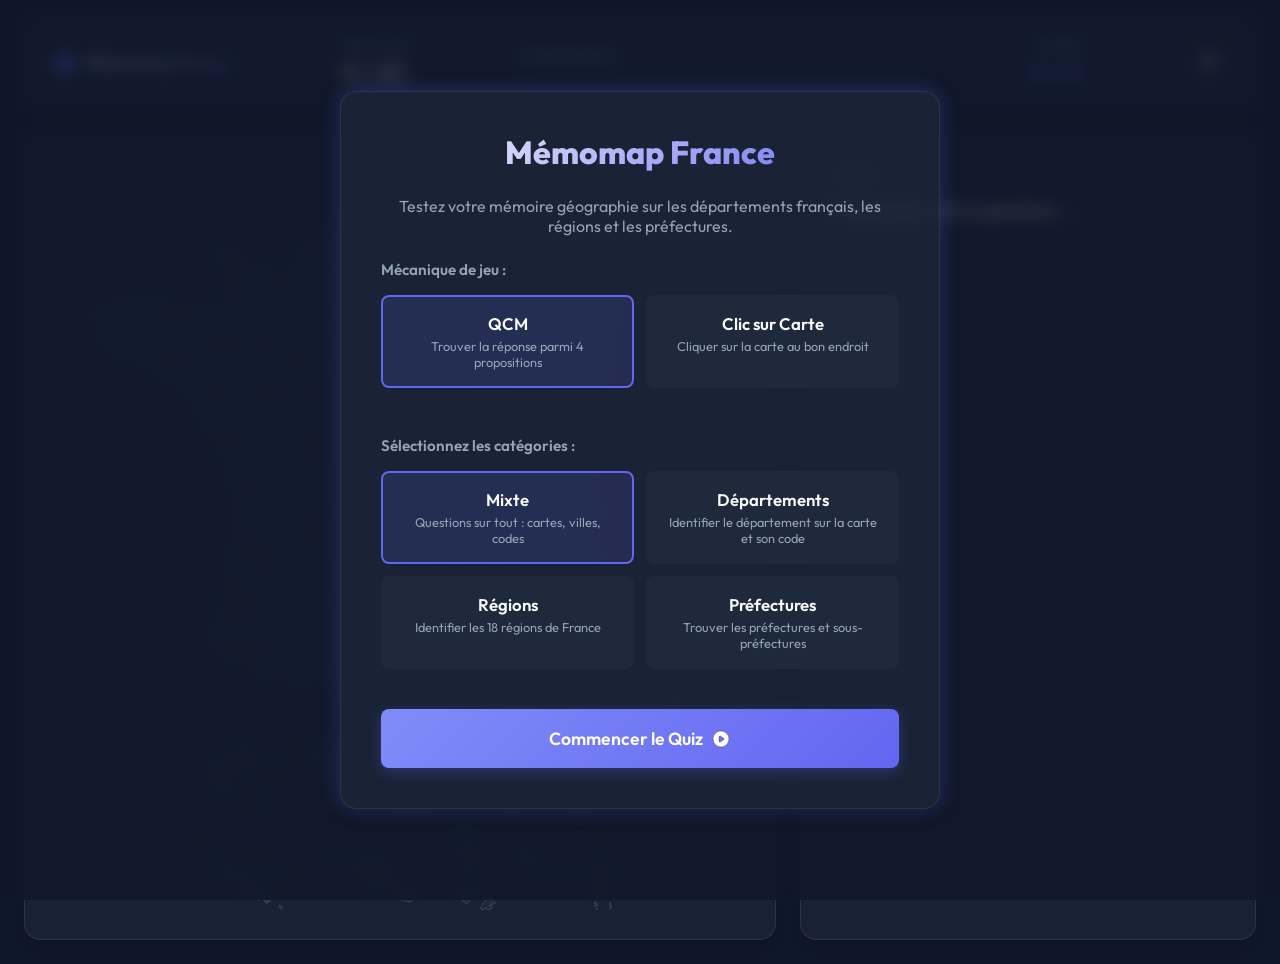
==== index.html @ 7ffe9e0e "Initial commit: French geography memory quiz game with interactive SVG map and dual mechanics (QCM /" ====
<!DOCTYPE html>
<html lang="fr" data-theme="dark">
<head>
    <meta charset="UTF-8">
    <meta name="viewport" content="width=device-width, initial-scale=1.0">
    <title>Mémomap France - Jeu de mémoire géographique</title>
    <link rel="stylesheet" href="style.css">
    <link rel="icon" href="data:image/svg+xml,<svg xmlns=%22http://www.w3.org/2000/svg%22 viewBox=%220 0 100 100%22><text y=%22.9em%22 font-size=%2290%22>🗺️</text></svg>">
</head>
<body>
    <!-- Background visual grid -->
    <div class="bg-grid"></div>

    <!-- Floating Map Tooltip -->
    <div id="map-tooltip" class="map-tooltip"></div>

    <!-- Main Container -->
    <main class="main-container" style="margin-top: 1rem;">
        <!-- Combined Header & Live Dashboard -->
        <section class="dashboard">
            <div class="dash-item brand" style="display: flex; flex-direction: row; align-items: center; gap: 0.5rem;">
                <span class="logo-icon" style="font-size: 1.3rem;">🗺️</span>
                <span class="dash-value" style="font-size: 1.1rem; font-weight: 700; background: linear-gradient(135deg, var(--text-primary), var(--accent-color)); -webkit-background-clip: text; -webkit-text-fill-color: transparent;">Mémomap France</span>
            </div>

            <div class="dash-item">
                <span class="dash-label">Question</span>
                <span class="dash-value"><span id="curr-question">0</span> / 20</span>
            </div>
            
            <div class="progress-container">
                <span class="dash-label">Progression</span>
                <div class="progress-bar-wrapper">
                    <div id="progress-bar" class="progress-bar"></div>
                </div>
            </div>

            <div class="dash-item" style="text-align: right;">
                <span class="dash-label">Score</span>
                <span id="score-value" class="dash-value" style="color: var(--accent-color);">0 / 0</span>
            </div>

            <div class="dash-item">
                <button id="theme-toggle" class="btn-icon" title="Changer le thème" style="width: 36px; height: 36px; border-radius: var(--radius-sm);">
                    <!-- Theme icon loaded dynamically via app.js -->
                </button>
            </div>
        </section>

        <!-- Main Game Grid -->
        <section class="game-grid">
            <!-- Left Column: The Interactive Map -->
            <div class="glass-panel map-card">
                
<svg class="france-map" xmlns="http://www.w3.org/2000/svg" viewBox="0 0 333.43 404.79">
<!--
  Made by @mazieres
  Derived from https://commons.wikimedia.org/wiki/File:Carte_France_avec_DROM_COM.svg by Ternoc (https://fr.wikipedia.org/wiki/Utilisatrice:Ternoc)
  ISO codes from https://www.iso.org/obp/ui/fr/#iso:code:3166:FR as of March 2nd, 2022
  Type of territorial subdivision appears as class, such as:
  {
    "collectivité d'outre-mer": 'subtype-com',
    "collectivité départementale d'outre-mer": 'subtype-cdom',
    'collectivité d’outre-mer à statut particulier': 'subtype-comst',
    'collectivité européenne': 'subtype-ce',
    'collectivité métropolitaine à statut particulier': 'subtype-cmst',
    "collectivité territoriale unique d'outre-mer": 'subtype-ctuom',
    'département métropolitain': 'subtype-dm',
    'dépendance': 'subtype-d',
    'région métropolitaine': 'subtype-rm',
    "territoire d'outre-mer": 'subtype-tom'
  }
-->
  <defs>
    <style>
      polygon {
        fill: #fff;
        stroke: #000;
        stroke-width: 0.3px;
      }
      path {
        fill: #fff;
        stroke: #000;
        stroke-width: 0.3px;
      }
    </style>
  </defs>
  <g id="FR-IDF" class="subtype-rm" aria-description="&#206;le-de-France">
    <polygon id="FR-77" class="subtype-dm FR-IDF" points="177.61 66.26 176.92 66.61 175.72 67.52 174.59 67.18 172.57 67.99 170.97 67.08 170.28 67.99 169.24 68.09 168.52 67.52 167.39 66.86 166 67.77 165.94 67.71 165.44 70.92 166.13 75.01 166.13 77.74 165.22 80.04 165.44 81.58 164.4 82.37 164.93 85.45 164.49 86.11 164.18 89.19 164.93 90.2 162.35 91.93 162.35 94.25 163.08 95.36 164.46 96.05 164.59 98 162.73 99.29 163.77 100.2 165.03 99.42 168.17 99.51 169.37 99.29 169.72 98.34 170.97 98.44 171.19 99.42 174.12 97.75 175.16 96.52 176.57 94.85 175.63 93.82 176.48 92.09 178.52 91.04 183.05 91.3 184.12 90.48 184.21 90.58 184.47 88.63 184.94 86.3 185.75 85.26 185.85 83.88 187.45 83.15 187.45 82.24 185.75 82.37 185.41 81.55 185.97 80.51 185.5 78.75 184.59 78.18 184.81 76.58 185.75 75.98 185.63 75.29 185.94 74.88 184.02 74.47 183.4 73.12 182.36 72.74 179.22 69.75 178.87 67.18 177.61 66.26" aria-description="Seine-et-Marne"/>
    <polygon id="FR-91" class="subtype-dm FR-IDF" points="157.83 78.06 156.76 78.53 155.62 78.97 155.4 80.26 153.67 81.05 153.45 82.27 154.28 83.62 153.11 85.23 151.44 85.23 152.1 86.24 151.31 87.11 151.03 88.97 151.57 89.09 151.79 90.58 152.04 90.92 152.29 94.04 156 93.72 157.48 92.34 158.8 93.37 161.92 93.6 162.35 94.25 162.35 91.93 164.93 90.2 164.18 89.19 164.49 86.11 164.93 85.45 164.4 82.37 165.44 81.58 165.25 80.17 163.93 79.53 161.79 79.53 160.53 78.84 159.62 79.31 157.83 78.06" aria-description="Essonne"/>
    <polygon id="FR-78" class="subtype-dm FR-IDF" points="144.3 67.24 144.24 67.3 141 68.21 140.53 68.84 141.13 69.75 141.13 70.67 142.16 70.89 141.57 71.48 141.63 71.98 141.69 71.92 142.86 73.12 143.24 74.47 144.14 75.42 143.67 76.71 143.67 77.84 144.49 78.75 143.67 80.17 144.49 82.15 146.09 83.28 146.38 84.57 147.76 84.79 148.08 87.33 149.15 88.63 151.03 88.97 151.31 87.11 152.1 86.24 151.44 85.23 153.11 85.23 154.28 83.62 153.45 82.27 153.67 81.05 155.4 80.26 155.62 78.97 156.76 78.53 157.83 78.06 158.02 78.18 158.02 78.06 156.94 76.89 156.32 75.13 157.35 72.9 156.82 71.17 154.81 69.94 151.95 69.82 149.27 68.09 147.13 68.5 144.3 67.24" aria-description="Yvelines"/>
    <polygon id="FR-95" class="subtype-dm FR-IDF" points="146.73 62.24 145.75 63.37 145.06 65.92 144.3 67.24 147.13 68.5 149.27 68.09 151.95 69.82 154.81 69.94 156.82 71.17 157.35 72.9 157.32 72.93 157.57 72.9 159.65 71.77 162.76 71.55 164.46 70.79 165.6 70 165.94 67.71 165.19 66.96 162.61 65.48 160.16 64.19 158.9 64.75 157.48 65.13 156.57 64.41 154.71 63.25 153.2 64.41 151 64.63 147.85 64.41 147.16 63.25 146.73 62.24" aria-description="Val-d'Oise"/>
    <polygon id="FR-93" class="subtype-dm FR-IDF" points="266.4 3.93 263 6.29 257.9 8.55 248.56 9.21 248.85 10.44 249.6 10.64 250.26 11.77 249.6 13.36 248.65 13.47 249.31 15.06 253.84 15.06 255.36 17.24 255.63 20.34 257.15 20.16 258.56 18.94 260.73 19.12 263.48 20.64 265.07 22.34 265.83 22.7 266.29 23.56 267.99 24.03 267.99 18.94 265.93 6.67 266.4 3.93" aria-description="Seine-Saint-Denis"/>
    <polygon id="FR-75C" class="subtype-cmst FR-IDF" points="253.84 15.06 249.31 15.06 247.34 16.01 246.48 17.05 244.7 17.24 243 19.12 243.09 20.16 243.46 21.29 246.2 22.15 249.6 23.94 251.78 24.03 253.19 23.65 254.79 22.61 255.27 22.99 258.47 23.47 259.03 22.24 259.03 21.11 258.47 20.82 256.29 20.93 256.4 21.48 256.02 21.86 255.36 21.86 255.63 21.11 255.73 20.34 255.63 20.34 255.36 17.24 253.84 15.06" aria-description="Paris"/>
    <polygon id="FR-92" class="subtype-dm FR-IDF" points="248.56 9.21 242.33 12.61 241.58 12.7 238.56 19.32 240.45 24.6 243.66 28.09 243.66 28.46 248.47 31.86 249.6 31.2 248.75 29.59 249.6 26.96 249.13 26.1 249.69 23.94 249.6 23.94 246.2 22.15 243.46 21.29 243.09 20.16 243 19.12 244.7 17.24 246.48 17.05 247.34 16.01 249.31 15.06 248.65 13.47 249.6 13.36 250.26 11.77 249.6 10.64 248.85 10.44 248.56 9.21" aria-description="Hauts-de-Seine"/>
    <polygon id="FR-94" class="subtype-dm FR-IDF" points="258.56 18.94 257.15 20.16 255.73 20.34 255.63 21.11 255.36 21.86 256.02 21.86 256.4 21.48 256.29 20.93 258.47 20.82 259.03 21.11 259.03 22.24 258.47 23.47 255.27 22.99 254.79 22.61 253.19 23.65 251.78 24.03 249.69 23.94 249.13 26.1 249.6 26.96 248.75 29.59 249.6 31.2 251.21 30.45 254.98 32.52 261.39 32.52 265.36 34.42 265.27 34.03 267.99 27.14 267.99 24.03 266.29 23.56 265.83 22.7 265.07 22.34 263.48 20.64 260.73 19.12 258.56 18.94" aria-description="Val-de-Marne"/>
  </g>
  <g id="FR-ARA" class="subtype-rm" aria-description="Auvergne-Rh&#244;ne-Alpes">
    <polygon id="FR-03" class="subtype-dm FR-ARA" points="173.92 144.31 172.31 146.37 171.41 146.43 170.38 147.53 169.22 146.24 166.06 149.33 166.06 151.19 166.64 151.71 166.77 152.61 165.16 153.84 163.68 153.38 160.78 153.96 159.24 155.7 158.72 156.86 158.79 156.86 160.2 158.86 160.2 160.21 161.04 161.24 161.81 160.21 162.71 161.82 164 162.27 165.29 165.23 165.35 166.13 167.16 167.55 168.06 167.1 168.83 165.3 169.54 165.1 169.54 164.14 170.76 164.01 170.89 164.65 172.44 162.91 174.24 162.91 174.5 163.49 173.72 164.65 175.01 166 175.2 166.91 178.1 168.58 181.64 169.09 182.74 168.97 184.28 169.29 185.64 168.45 186.73 168.97 186.92 170.38 188.28 170.71 190.01 170.64 190.59 171.86 192.2 172.51 192.27 171.93 195.04 171.8 194.78 165.23 194.01 163.62 194.33 162.4 196.26 162.08 196.32 161.95 198.77 160.08 198.9 155.57 198 154.41 196.2 154.41 195.49 153.51 193.56 153.51 192.98 152.8 192.98 151.13 190.66 146.69 189.44 145.91 187.25 148.88 186.34 149.07 186.02 147.59 184.99 147.14 184.54 148.04 182.8 148.04 182.48 147.07 181.32 147.72 180.1 148.43 178.75 146.94 176.75 145.98 176.62 144.5 173.92 144.31" aria-description="Allier"/>
    <polygon id="FR-43" class="subtype-dm FR-ARA" points="183.57 190.6 182.74 191.05 182.74 191.76 181.45 191.82 180.29 192.79 178.23 193.11 177.72 193.76 178.1 193.82 178.62 195.3 181.26 195.3 181.77 197.1 182.48 197.94 182.74 200.07 183.38 200.9 184.61 201.03 183.9 201.68 183.25 201.87 183.77 202.38 183.19 203.29 184.41 204.06 185.06 204.96 185.06 205.99 185.31 205.93 187.37 211.21 190.46 210.24 190.66 208.89 191.82 208.89 192.27 210.5 194.39 209.98 197.03 213.4 198.77 210.69 201.73 208.57 204.5 208.57 205.4 205.67 207.33 205.54 207.46 203.35 209.14 203.35 208.82 202.51 208.37 201.03 209.07 199.87 210.68 199.23 211.33 196.4 209.85 194.66 208.04 194.79 208.24 192.6 204.5 191.05 203.28 191.12 200.7 193.18 198.38 192.47 197.87 192.92 196.45 192.47 195.42 191.44 194.78 192.66 192.98 192.6 192.14 191.82 191.56 193.31 190.4 192.79 189.63 191.44 188.66 191.44 187.82 190.73 186.6 191.25 185.12 191.31 184.28 190.79 183.77 191.12 183.57 190.6" aria-description="Haute-Loire"/>
    <polygon id="FR-63" class="subtype-dm FR-ARA" points="172.44 162.91 170.89 164.65 170.76 164.01 169.54 164.14 169.54 165.1 168.83 165.3 168.06 167.1 167.16 167.55 165.35 166.13 165.48 168.84 166.38 170 166.9 172.19 165.48 173.22 165.16 174.89 163.87 175.53 161.68 176.82 161.94 177.85 164.58 180.49 164.84 182.17 163.74 183.84 163.74 185.45 164.45 186.29 164.84 188.22 164.58 188.99 168.19 190.09 169.15 192.02 170.95 192.02 171.73 191.31 172.95 191.95 173.6 192.02 175.2 194.4 176.88 194.53 177.26 193.69 177.72 193.76 178.23 193.11 180.29 192.79 181.45 191.82 182.74 191.76 182.74 191.05 183.57 190.6 183.77 191.12 184.28 190.79 185.12 191.31 186.6 191.25 187.82 190.73 188.66 191.44 189.63 191.44 190.4 192.79 191.56 193.31 192.14 191.82 192.98 192.6 194.78 192.66 195.42 191.44 196.45 192.47 197.87 192.92 198.38 192.47 197.42 192.15 197.1 190.79 199.35 188.67 198.32 184.87 195.23 182.94 194.01 179.91 192.65 178.04 192.98 175.53 194.01 174.5 192.14 172.96 192.2 172.51 190.59 171.86 190.01 170.64 188.28 170.71 186.92 170.38 186.73 168.97 185.64 168.45 184.28 169.29 182.74 168.97 181.64 169.09 178.1 168.58 175.2 166.91 175.01 166 173.72 164.65 174.5 163.49 174.24 162.91 172.44 162.91" aria-description="Puy-de-D&#244;me"/>
    <polygon id="FR-01" class="subtype-dm FR-ARA" points="222.4 152.93 221.05 153.06 220.21 154.54 218.09 163.04 217.77 163.75 217.51 166.52 216.93 167.36 216.93 171.22 216.54 172.12 218.8 173.47 219.7 173.6 221.05 174.89 221.37 176.89 222.85 176.37 225.17 177.08 225.24 176.63 226.33 176.63 227.94 178.11 229.55 177.4 230.26 175.15 231.03 174.25 232.06 174.37 233.03 175.28 233.54 176.89 238.24 182.55 239.59 181.52 239.85 179.4 241.33 179.14 241.33 175.41 242.11 174.76 242.3 171.35 242.62 171.61 242.56 170.38 241.98 169.22 242.23 165.94 243.33 166.65 243.97 165.43 245.13 165.04 246.29 164.14 245.07 164.14 245.07 161.95 246.42 161.18 248.48 160.92 248.61 159.76 247.9 159.31 249.64 157.05 249.38 156.41 247.45 155.38 242.62 160.66 239.27 160.66 239.27 159.31 237.47 158.34 235.22 160.79 233.48 160.98 233.48 159.37 232 158.66 229.68 155.44 227.55 154.67 226.85 153.19 225.69 152.93 224.59 153.71 223.63 153.96 222.4 152.93" aria-description="Ain"/>
    <polygon id="FR-38" class="subtype-dm FR-ARA" points="231.03 174.25 230.26 175.15 229.55 177.4 227.94 178.11 226.33 176.63 225.24 176.63 225.11 178.24 226.72 179.66 224.2 182.94 220.92 183.65 218.41 184.55 220.02 186.16 220.41 186.93 217.89 188.15 217.64 191.82 217.57 191.89 218.28 193.31 220.28 193.95 221.76 193.43 223.37 192.34 225.49 194.08 227.23 194.08 228.45 195.82 227.94 197.04 228.2 198.84 227.62 200.58 227.88 201.22 228.71 200.97 230.77 201.61 233.41 202.32 234.51 201.61 235.02 200.71 235.41 200.71 235.54 210.11 236.12 210.75 237.86 210.75 239.34 211.59 240.43 212.49 241.59 212.62 242.3 213.27 244.49 213.52 244.62 213.2 243.65 212.69 243.65 211.27 246.55 211.27 247.45 210.37 246.93 209.34 248.42 208.18 249.45 208.63 250.93 207.41 253.63 207.86 254.53 206.83 256.72 206.96 256.72 204.38 255.82 203.93 255.37 202.45 252.92 202.19 252.6 201.61 253.05 199.23 253.89 198.52 253.18 197.62 251.89 196.78 251.12 197.62 251.38 196.53 251.38 195.56 250.35 194.53 250.86 192.21 252.02 191.57 251.89 189.96 249.51 187.51 248.61 187.51 248.03 188.41 246.55 186.42 245.65 186.54 244.87 188.15 245.39 189.12 245 189.51 243.97 188.8 241.07 188.15 239.72 185.64 239.72 184.68 238.37 183.2 238.18 182.55 233.54 176.89 233.03 175.28 232.06 174.37 231.03 174.25" aria-description="Is&#232;re"/>
    <polygon id="FR-74" class="subtype-dm FR-ARA" points="259.56 155.06 256.92 155.51 254.4 157.57 253.76 156.54 252.47 156.6 251.25 159.24 251.38 160.27 252.67 161.24 250.35 162.78 248.87 164.14 246.29 164.14 245.13 165.04 243.97 165.43 243.33 166.65 242.23 165.94 241.98 169.22 242.56 170.38 242.62 171.61 243.59 172.31 243.59 175.66 245.9 175.99 246.74 177.66 248.74 177.85 249.12 177.14 250.15 177.14 251.89 179.01 252.6 179.66 254.6 179.27 255.05 178.24 255.56 176.24 256.66 175.41 257.56 172.7 258.72 171.99 259.56 172.19 259.81 172.96 259.17 173.73 260.39 175.15 262.26 175.15 263.35 177.02 263.1 177.66 264.25 176.89 265.16 175.92 265.93 175.99 265.93 173.92 269.92 172.31 270.37 171.16 270.18 168.64 267.54 166 266.77 166.52 266.77 165.36 266.77 163.69 264.58 162.66 264.45 161.75 265.74 160.34 265.74 158.79 263.68 156.54 263.55 155.06 259.56 155.06" aria-description="Haute-Savoie"/>
    <polygon id="FR-42" class="subtype-dm FR-ARA" points="196.39 162.01 194.33 162.4 194.01 163.62 194.78 165.23 195.04 171.8 192.27 171.93 192.14 172.96 194.01 174.5 192.98 175.53 192.65 178.04 194.01 179.91 195.23 182.94 198.32 184.87 199.35 188.67 197.1 190.79 197.42 192.15 200.7 193.18 203.28 191.12 204.5 191.05 208.24 192.6 208.04 194.79 209.85 194.66 211.33 196.33 212.36 196.07 214.42 195.69 214.93 193.43 217.64 191.82 217.89 188.15 218.02 188.09 216.67 187.9 215.45 188.41 214.42 187.77 215.64 186.29 215.32 185.19 211.33 184.55 208.11 181.52 208.11 180.49 208.88 179.85 208.88 179.01 207.98 178.5 208.75 177.4 208.75 175.79 207.27 174.37 207.27 172.96 206.24 171.99 206.24 170.83 205.66 168.97 206.5 168.26 206.63 165.94 209.01 165.94 209.59 165.17 208.88 163.94 208.88 162.85 208.24 162.33 207.79 164.65 206.5 164.65 205.53 165.62 204.82 164.91 201.15 164.33 199.8 165.1 198.9 165.1 198.64 164.33 196.84 164.01 196.77 162.14 196.39 162.01" aria-description="Loire"/>
    <path id="FR-73" class="subtype-dm FR-ARA" d="M246,208.52l-.26,3.35-.77.64v3.74l-1.48.25-.26,2.13-1.35,1h0l.13.65,1.35,1.48v1l1.35,2.51,2.9.64,1,.78.39-.39-.51-1,.77-1.61.9-.12,1.48,2,.64-.84h.92l2.38,2.39.13,1.61-1.1.64-.51,2.38,1,1v1l-.26,1,.77-.77,1.23.77.64.9,2.06-.19.71.71.32,1.61,2.06-.26.26-1.74,1-.45,2.19.13-.07-.07,3.42-1.35,1.28.84H272l.13-1.35,1.48-.84.59-.74,3-1.16.32-1.93L277,228l1.61-2.77-1.49-.58-.45-1.61-3.09-1.8s.2-3.48-.13-4.19a.06.06,0,0,0-.06-.06h0c-.73.12-1.46.21-2.19.26l-1.74-1.94.07-1.86-.78-.07-.9,1-.9.9.26-.64L266,212.73h-1.87l-1.09-1.35.64-.78-.26-.77-.9-.26-1.09.78-.9,2.57-1.1.9-.51,2-.52,1-2,.38-.65-.64L254,214.69h-1l-.38.71-2-.26-.84-1.61-2.25-.39V210Z" transform="translate(-3.71 -37.17)" aria-description="Savoie"/>
    <polygon id="FR-07" class="subtype-dm FR-ARA" points="217.57 191.89 214.93 193.43 214.42 195.69 212.36 196.07 211.33 196.33 211.33 196.4 210.68 199.23 209.07 199.87 208.37 201.03 208.82 202.51 209.14 203.35 207.46 203.35 207.33 205.54 205.4 205.67 204.5 208.57 201.73 208.57 198.77 210.69 197.03 213.4 197.36 213.78 198.19 217.97 200.12 220.09 199.8 222.54 202.25 224.02 202.25 227.24 203.54 226.59 206.37 228.46 207.66 228.91 207.98 226.59 209.65 226.27 210.1 228.08 211.71 227.88 212.04 226.14 215.83 228.2 216.48 226.98 218.02 226.72 218.15 224.34 217.77 223.83 217.31 223.7 217.31 222.8 217.64 221.96 217.06 220.93 217.38 218.67 218.93 216.87 218.93 214.42 218.28 211.46 219.44 211.27 219.7 209.98 220.79 207.86 221.5 206.25 220.41 203.74 219.83 201.74 218.93 198.26 218.93 193.5 218.28 193.31 217.57 191.89" aria-description="Ard&#232;che"/>
    <polygon id="FR-26" class="subtype-dm FR-ARA" points="223.37 192.34 221.76 193.43 220.28 193.95 218.93 193.5 218.93 198.26 219.83 201.74 220.41 203.74 221.5 206.25 220.79 207.86 219.7 209.98 219.44 211.27 218.28 211.46 218.93 214.42 218.93 216.87 217.38 218.67 217.06 220.93 217.64 221.96 217.31 222.8 217.31 223.7 217.77 223.83 218.15 224.34 218.02 226.72 219.57 226.53 220.21 227.3 219.89 229.68 220.34 230.27 222.14 228.53 223.63 228.4 223.95 227.43 222.02 227.17 221.69 225.18 222.92 223.18 224.59 223.05 226.14 224.6 224.59 226.72 225.04 227.56 227.3 227.82 228.78 226.53 228 228.33 228.26 229.68 230.71 229.88 233.93 230.14 234.38 231.62 236.12 232.91 237.66 232.97 238.69 232.07 239.27 230.33 240.17 231.17 240.88 231.94 241.33 227.69 240.17 227.43 239.46 225.95 235.54 224.92 235.09 222.99 236.44 222.09 235.28 221.25 235.54 220.16 237.47 220.28 239.01 221.12 240.3 219.58 239.01 218.55 239.14 217.19 239.85 215.01 242.23 214.75 244.17 213.97 244.49 213.52 242.3 213.27 241.59 212.62 240.43 212.49 239.34 211.59 237.86 210.75 236.12 210.75 235.54 210.11 235.41 200.71 235.02 200.71 234.51 201.61 233.41 202.32 230.77 201.61 228.71 200.97 227.88 201.22 227.62 200.58 228.2 198.84 227.94 197.04 228.45 195.82 227.23 194.08 225.49 194.08 223.37 192.34" aria-description="Dr&#244;me"/>
    <polygon id="FR-15" class="subtype-dm FR-ARA" points="164.58 188.99 164.26 190.34 164.84 191.7 164.13 192.53 162.97 192.53 161.81 191.25 160.78 190.66 160.65 193.88 158.53 195.17 157.05 197.17 157.43 199.29 156.92 200.26 156.34 202.06 155.44 202.06 154.54 203.22 155.24 203.93 155.69 205.02 154.21 206.12 154.79 209.98 156.73 211.4 155.24 214.88 156.73 215.52 156.08 217.45 157.37 217.64 158.33 216.03 160.07 216.03 160.39 216.48 163.94 216.48 164.58 215.07 165.42 214.75 165.74 212.11 166.51 212.11 166.51 209.34 169.86 206.57 170.18 207.09 170.5 209.15 172.76 208.82 173.27 212.11 174.37 212.11 174.75 215.39 175.78 216.61 177.46 212.75 179.07 207.73 181.13 209.08 182.03 207.09 185.06 205.99 185.06 204.96 184.41 204.06 183.19 203.29 183.77 202.38 183.25 201.87 183.9 201.68 184.61 201.03 183.38 200.9 182.74 200.07 182.48 197.94 181.77 197.1 181.26 195.3 178.62 195.3 178.1 193.82 177.26 193.69 176.88 194.53 175.2 194.4 173.6 192.02 172.95 191.95 171.73 191.31 170.95 192.02 169.15 192.02 168.19 190.09 164.58 188.99" aria-description="Cantal"/>
    <path id="FR-69M" class="subtype-cmst FR-ARA" d="M222,210.66a1.35,1.35,0,0,1,0,.49.54.54,0,0,1-.3.36c-.1.21-.47.29-.62.42a.22.22,0,0,0-.13.28v0h0s-.29.24-.43,0c-.2.19-.48,0-.42.4-.07.24.34.54.17.69-.26-.06-.27.33-.07.4s.38.16.27.39c-.29.14.3.19,0,.36-.07,0-.05.29-.08.37a.2.2,0,0,0,.27.09h0c.07,0,.06.16.21.25s.65-.11.84.11-.24.44-.18.7,0,.34.16.4c-.06.14.17.15.1.34s.21.13.09.27c.23.11-.09.26-.11.4-.38,0,0,.14,0,.39.09.06.2,0,.27.07s.27,0,.25.2-.14.22-.33.22c0,.23-.32.18-.34.36-.18-.12-.29,0-.29.16a.46.46,0,0,1-.49.4h0c-.17,0-.25-.2-.3,0-.27,0-.31,0-.1.13-.13.16,0,.45.24.28,0,0,.29-.1.27,0s.1.29.2,0c.28-.16.2.12.3.31,0,.36.36.15.53,0s.62-.27.18-.34-.6-.42-.17-.57a1.9,1.9,0,0,0,.38-.94c-.08-.19.24-.54.34-.3-.09.32.42.19.58.11-.12-.22.19-.1.07-.43-.13-.49.27-.44.6-.41.51-.1-.16.89.38.53.41.06.13-.66.51-.29.25.13.73.55.6.11a.23.23,0,0,0,.21-.25.09.09,0,0,0,0,0c-.06-.14.12-.19.1-.4-.25-.15.24-.24.35-.07-.21-.33.32-.65.09-.93s-.53,0-.42-.41a1,1,0,0,1,1-.82c.23,0,.73.14.33-.2-.19-.31,0-.21.27-.19a.62.62,0,0,1,0-.27l-.76-.23-1.48.52-.32-2-1.35-1.29-.9-.13-.55-.32h0C222,210.46,222,210.56,222,210.66Z" transform="translate(-3.71 -37.17)" aria-description="M&#233;tropole de Lyon"/>
    <path id="FR-69" class="subtype-dm FR-ARA" d="M228.82,215.41l.06-1.16-1.56-.48a.62.62,0,0,0,0,.27c-.24,0-.46-.12-.27.19.4.34-.1.19-.33.2a1,1,0,0,0-1,.82c-.11.42.18.25.42.41s-.3.6-.09.93c-.11-.17-.6-.07-.35.07,0,.21-.11.24-.1.4a.27.27,0,0,1-.2.3c.13.44-.35,0-.6-.11-.39-.37-.1.35-.51.29-.54.36.13-.62-.38-.53-.33,0-.73-.08-.6.41s-.19.21-.07.43c-.16.08-.67.21-.59-.11-.09-.23-.41.11-.33.3a1.9,1.9,0,0,1-.38.94c-.43.15-.16.54.17.57s0,.23-.18.34-.53.33-.53,0,0-.47-.3-.31c-.11.32-.1,0-.2,0h-.27c-.22.17-.37-.12-.24-.28-.21-.13-.17-.11.1-.13,0-.24.13-.06.3,0a.45.45,0,0,0,.52-.37h0c0-.12.11-.28.28-.16,0-.18.39-.13.35-.36.19,0,.39,0,.33-.22s-.09-.14-.25-.2-.18,0-.27-.07c0-.25-.38-.34,0-.39,0-.14.34-.29.11-.4.12-.14,0-.18-.09-.27a.28.28,0,0,1-.1-.34c-.2-.06-.22-.11-.16-.4s.4-.54.18-.7-.77.1-.84-.11-.14-.22-.21-.25h0a.2.2,0,0,1-.27-.09h0c0-.08,0-.33.08-.37.3-.17-.3-.22,0-.36.11-.23-.13-.25-.27-.39s-.19-.45.07-.39c.17-.16-.24-.46-.17-.7-.06-.43.22-.21.42-.4.14.3.43-.21.55-.26s.52-.21.62-.42a.54.54,0,0,0,.3-.36,1.35,1.35,0,0,0,0-.49,1.93,1.93,0,0,0,0-.34h0l-.17-.1h-.08a2.38,2.38,0,0,1-.53-.11c-.06,0-.48-.17-.26-.33a.41.41,0,0,1,.05-.09l-.72-.43.39-.9v-3.86l.58-.84.26-2.77-.39.9-.84-.06-.38-2.32-.65-1.8-1.22.06-1.1,1-.7-.9-1,.9-1.36-.9h-1.16l-.45.32-.25,1.35.64.52v1.09l.71,1.23-.58.77h-2.38l-.13,2.32-.84.71.58,1.86v1.16l1,1v1.42l1.48,1.41v1.61l-.77,1.1.9.51V217l-.77.64v1l3.22,3,4,.64.32,1.1L218.13,225l1,.64,1.22-.51,1.35.19,2.39-1.16-.39-.77-1.61-1.61,2.51-.9,3.29-.71,2.51-3.28Z" transform="translate(-3.71 -37.17)" aria-description="Rh&#244;ne"/>
  </g>
  <g id="FR-CVL" class="subtype-rm" aria-description="Centre-Val de Loire">
    <polygon id="FR-28" class="subtype-dm FR-CVL" points="141.66 72.25 140.95 72.83 140.95 74.7 138.7 75.86 138.7 77.6 137.99 78.37 135.03 78.37 133.67 77.79 129.55 79.98 127.88 79.98 126.2 81.59 126.59 81.85 126.72 83.84 129.23 85.9 129.42 90.15 128.2 91.57 126.53 91.89 124.79 92.92 124.98 93.82 125.82 94.85 125.82 97.62 126.01 97.69 127.62 98.85 127.04 99.56 128.2 100.13 130.07 99.81 131.16 99.81 131.03 100.26 130.07 100.84 130.71 101.36 132.39 101.36 132.96 102.65 133.93 103.22 134.7 104.96 137.28 105.61 138.89 105.41 140.24 104.06 141.53 104.38 141.85 103.74 141.79 102.97 142.43 102.52 143.46 103.16 144.23 102.65 144.23 101.74 145.13 101.16 145.91 101.49 146.68 102.32 147.97 101.62 149.38 101.62 150.35 100.52 150.99 98.4 151.96 98.2 151.7 96.01 152.73 95.11 152.41 94.47 152.54 94.28 152.22 94.28 152.02 91.18 151.77 90.86 151.51 89.38 149.06 88.87 148.03 87.58 147.71 85.07 146.29 84.87 146.1 83.59 144.49 82.43 143.59 80.43 144.49 79.08 143.59 78.11 143.59 77.02 144.11 75.73 143.14 74.83 142.82 73.41 141.66 72.25" aria-description="Eure-et-Loir"/>
    <polygon id="FR-37" class="subtype-dm FR-CVL" points="120.99 114.11 121.18 114.62 117.83 115.52 117 116.68 115.64 115.78 116.35 118.03 115.06 118.03 112.68 116.43 111.59 118.74 112.1 119.45 112.1 120.16 110.94 121.7 111.07 124.22 109.27 126.34 107.98 131.1 108.11 131.1 108.56 132.97 110.75 133.42 110.75 134.78 113.58 135.68 113.58 137.8 113.45 139.22 116.87 139.22 119.89 138.51 119.64 137.22 120.6 136.64 121.57 137.93 122.34 138.25 123.05 141.02 124.98 143.08 125.24 144.76 126.98 146.49 128.01 146.43 129.36 145.27 130.26 140.51 130.78 138.9 131.23 136.84 133.03 136.19 134.25 136.38 135.09 137.16 135.99 135.68 136.89 134.84 136.89 133.94 137.92 133.87 138.18 132.84 137.28 131.62 137.47 131.1 136.83 130.53 135.03 128.02 132.77 128.02 132.13 126.92 132.13 122.8 131.23 120.42 131.03 117.39 129.88 117.33 128.59 116.36 128.2 116.36 127.04 117.13 126.27 116.68 126.14 115.52 126.98 115.14 127.04 114.69 126.53 114.3 120.99 114.11" aria-description="Indre-et-Loire"/>
    <polygon id="FR-45" class="subtype-dm FR-CVL" points="157.43 92.6 155.89 93.95 152.54 94.28 152.41 94.47 152.73 95.11 151.7 96.01 151.96 98.2 150.99 98.4 150.35 100.52 149.38 101.62 147.97 101.62 146.68 102.32 145.91 101.49 145.13 101.16 144.23 101.74 144.23 102.65 143.46 103.16 142.43 102.52 141.79 102.97 141.85 103.74 141.53 104.38 141.79 104.45 142.75 104.45 142.69 105.22 141.98 106.31 141.98 106.9 142.69 106.9 143.2 107.6 143.4 108.25 142.11 109.53 142.75 111.08 142.75 111.85 143.78 112.63 145.39 112.82 146.36 113.66 146.62 115.01 147.65 116.3 148.81 115.91 149.32 114.88 151.12 115.14 151.51 115.52 152.73 115.52 153.31 114.88 157.56 115.01 158.53 116.49 159.75 117 160.72 117.91 161.94 117.78 162.33 117.33 163.04 117.33 163.94 118.49 165.87 118.55 166.32 119.19 167.74 121.06 168.31 121.58 169.02 121.51 169.15 119.77 169.47 119.64 169.93 119.71 170.76 120.87 171.34 121.06 172.5 120.61 172.31 120.42 172.24 119.19 174.5 118.55 174.18 117.26 173.85 115.39 172.31 113.4 171.99 112.05 174.3 112.05 175.98 110.89 176.17 109.21 175.14 108.05 178.17 105.54 178.17 103.42 176.62 101.81 176.11 99.94 173.92 98.01 171.08 99.62 170.83 98.72 169.6 98.59 169.22 99.49 168.12 99.75 164.9 99.62 163.68 100.46 162.65 99.49 164.45 98.27 164.39 96.27 162.97 95.56 161.81 93.82 158.66 93.63 157.43 92.6" aria-description="Loiret"/>
    <polygon id="FR-36" class="subtype-dm FR-CVL" points="146.17 128.59 145.46 128.85 143.98 128.79 142.17 129.37 141.79 130.27 141.59 129.95 139.6 130.01 138.63 130.85 137.47 131.04 137.28 131.62 138.18 132.84 137.99 133.87 136.89 133.94 136.89 134.84 135.99 135.68 135.09 137.16 134.25 136.38 133.03 136.19 131.23 136.84 130.78 138.9 130.26 140.51 129.36 145.27 128.01 146.43 126.98 146.49 127.3 146.82 127.3 149.01 126.85 150.36 129.1 152.16 130.26 153.25 132.06 153.51 132.77 155.9 134 156.6 133.8 158.34 132.9 158.47 133.22 158.53 136.12 158.86 137.21 157.76 139.02 159.63 141.34 156.93 142.37 157.63 143.72 157.5 144.23 157.76 146.29 157.83 147 156.02 152.8 156.73 154.99 157.31 156.02 157.18 156.02 156.28 157.18 155.12 156.98 154.09 156.27 152.8 156.53 152.35 156.66 150.81 157.05 150.29 157.11 149.97 156.15 149.07 155.82 147.91 154.28 147.07 154.28 146.11 155.37 145.4 155.37 144.76 154.34 143.85 154.02 143.34 154.79 142.82 154.73 142.12 156.02 141.02 155.95 140.51 154.92 140.51 154.28 139.8 154.28 139.41 154.79 138.38 154.79 137.67 153.51 135.93 153.76 134.32 152.99 133.75 151.38 133.81 150.16 134.32 148.48 134.07 147.65 133.42 147.52 132.91 148.81 131.81 148.93 130.53 147.19 129.56 146.17 128.59" aria-description="Indre"/>
    <polygon id="FR-41" class="subtype-dm FR-CVL" points="127.04 99.56 126.27 100.52 125.37 102.13 126.53 103.16 126.4 105.61 125.95 107.22 124.79 107.22 124.79 109.41 123.18 111.47 121.44 112.18 120.6 113.27 120.99 114.11 126.53 114.3 127.04 114.69 126.98 115.14 126.14 115.52 126.27 116.68 127.04 117.13 128.2 116.36 128.59 116.36 129.88 117.33 131.03 117.39 131.23 120.42 132.13 122.8 132.13 126.92 132.77 128.02 135.03 128.02 136.83 130.53 137.47 131.1 137.47 131.04 138.63 130.85 139.6 130.01 141.59 129.95 141.79 130.27 142.17 129.37 143.98 128.79 145.46 128.85 146.17 128.59 147.19 129.56 148.93 130.53 150.35 130.46 150.29 128.98 150.99 128.21 151.7 128.14 152.28 128.79 154.6 128.53 156.02 127.69 155.89 127.11 155.5 126.6 155.57 125.5 156.66 123.57 158.01 122.99 158.01 121.77 158.33 121 157.43 120.67 156.85 119.39 155.37 119 155.31 118.49 156.79 117.26 158.46 116.43 157.56 115.01 153.31 114.88 152.73 115.52 151.51 115.52 151.12 115.14 149.32 114.88 148.81 115.91 147.65 116.3 146.62 115.01 146.36 113.66 145.39 112.82 143.78 112.63 142.75 111.85 142.75 111.08 142.11 109.53 143.4 108.25 143.2 107.6 142.69 106.9 141.98 106.9 141.98 106.31 142.69 105.22 142.75 104.45 141.79 104.45 140.24 104.06 138.89 105.41 137.28 105.61 134.7 104.96 133.93 103.22 132.96 102.65 132.39 101.36 130.71 101.36 130.07 100.84 131.03 100.26 131.16 99.81 130.07 99.81 128.2 100.13 127.04 99.56" aria-description="Loir-et-Cher"/>
    <polygon id="FR-18" class="subtype-dm FR-CVL" points="158.46 116.43 156.79 117.26 155.31 118.49 155.37 119 156.85 119.39 157.43 120.67 158.33 121 158.01 121.77 158.01 122.99 156.66 123.57 155.57 125.5 155.5 126.6 155.89 127.11 156.02 127.69 154.6 128.53 152.28 128.79 151.7 128.14 150.99 128.21 150.29 128.98 150.35 130.46 148.93 130.53 148.81 131.81 147.52 132.91 147.65 133.42 148.48 134.07 150.16 134.32 151.38 133.81 152.99 133.75 153.76 134.32 153.51 135.93 154.79 137.67 154.79 138.38 154.28 139.41 154.28 139.8 154.92 140.51 155.95 140.51 156.02 141.02 154.73 142.12 154.79 142.82 154.02 143.34 154.34 143.85 155.37 144.76 155.37 145.46 154.28 146.11 154.28 147.07 155.82 147.91 156.15 149.07 157.11 149.97 157.05 150.29 156.66 150.81 156.53 152.35 156.27 152.8 156.98 154.09 157.18 155.12 156.02 156.28 156.02 157.18 158.72 156.86 159.24 155.7 160.78 153.96 163.68 153.38 165.16 153.84 166.77 152.61 166.64 151.71 166.06 151.19 166.06 149.33 169.22 146.24 170.38 147.53 171.41 146.43 172.31 146.37 173.92 144.31 176.62 144.5 176.69 145.14 177.59 142.25 177.01 141.28 177.07 139.73 177.46 136.77 176.17 135.55 176.43 132.72 175.27 130.33 175.14 128.72 173.02 127.05 172.69 125.7 173.72 124.22 173.72 122.03 172.5 120.61 171.34 121.06 170.76 120.87 169.93 119.71 169.47 119.64 169.15 119.77 169.02 121.51 168.31 121.58 167.74 121.06 166.32 119.19 165.87 118.55 163.94 118.49 163.04 117.33 162.33 117.33 161.94 117.78 160.72 117.91 159.75 117 158.53 116.49 158.46 116.43" aria-description="Cher"/>
  </g>
  <g id="FR-PAC" class="subtype-rm" aria-description="Provence-Alpes-C&#244;te-d&#8217;Azur">
    <polygon id="FR-13" class="subtype-dm FR-PAC" points="220.21 239.92 216.99 241.79 216.16 247.97 212.74 247.52 211.71 250.1 212.55 251.26 208.82 253.57 207.79 255.96 211.46 256.09 216.35 256.47 217.25 257.37 215.51 257.37 214.35 259.37 219.31 260.4 223.3 259.76 221.11 257.7 222.6 256.6 224.79 257.5 225.81 259.76 232.45 259.82 234.12 259.05 234.44 260.21 232.64 261.75 235.15 261.88 234.7 263.04 233.99 263.88 239.72 263.88 242.43 264.78 242.75 265.1 242.81 262.85 243.65 261.94 244.75 261.3 244.68 260.66 243.78 259.88 242.94 259.88 242.43 259.18 243.33 258.34 243.33 258.02 242.3 257.5 242.3 256.66 244.68 256.79 245.2 256.34 243.13 254.47 243.26 252.35 242.04 251.26 243.07 249.13 245.58 247.52 243.65 246.23 242.3 247.26 239.21 248.04 236.63 247.71 232.19 245.85 229.49 245.91 227.17 244.95 226.26 243.79 224.53 241.73 220.34 239.99 220.21 239.92" aria-description="Bouches-du-Rh&#244;ne"/>
    <polygon id="FR-84" class="subtype-dm FR-PAC" points="224.59 223.05 222.92 223.18 221.69 225.18 222.02 227.17 223.95 227.43 223.63 228.4 222.14 228.53 220.34 230.27 219.89 229.68 220.21 227.3 219.57 226.53 216.48 226.98 215.83 228.2 216.16 228.46 218.15 231.68 218.15 234.26 221.63 237.73 221.63 239.22 220.21 239.92 220.34 239.99 224.53 241.73 226.26 243.79 227.17 244.95 229.49 245.91 232.19 245.85 236.63 247.71 239.21 248.04 242.3 247.26 243.59 246.3 243.78 245.4 241.4 242.69 238.76 242.69 238.76 241.73 239.72 240.7 239.72 239.54 237.66 238.51 237.47 236.9 238.56 236.38 238.56 234.84 237.34 234.64 237.21 233.1 237.21 232.97 236.12 232.91 234.38 231.62 233.93 230.14 230.71 229.88 228.26 229.68 228 228.33 228.78 226.53 227.3 227.82 225.04 227.56 224.59 226.72 226.14 224.6 224.59 223.05" aria-description="Vaucluse"/>
    <polygon id="FR-83" class="subtype-dm FR-PAC" points="266.51 241.85 264.77 241.92 263.93 242.76 260.78 242.69 258.01 244.69 256.14 243.4 253.25 244.37 252.73 245.4 250.61 247.01 246.87 244.49 243.78 245.46 243.59 246.3 243.65 246.23 245.58 247.52 243.07 249.13 242.04 251.26 243.26 252.35 243.13 254.47 245.2 256.34 244.68 256.79 242.3 256.66 242.3 257.5 243.33 258.02 243.33 258.34 242.43 259.18 242.94 259.88 243.78 259.88 244.68 260.66 244.75 261.3 243.65 261.94 242.81 262.85 242.75 265.1 243.07 265.55 245.13 266.45 245.71 268.83 247 269.03 248.16 268.25 250.22 266.9 253.82 267.35 253.76 268.25 252.6 268.83 255.31 268.96 254.66 268.25 254.4 266.71 255.88 265.68 257.62 266.26 258.33 266.45 258.91 267.22 259.68 266.58 260 265.1 260.91 264.33 263.29 264.33 264 263.23 265.61 263.75 267.41 262.91 267.41 259.95 265.03 260.08 266.89 258.85 267.86 257.57 268.12 255.76 271.4 255.31 273.27 253.25 271.98 251.9 271.98 251.13 271.34 250.48 272.18 249.78 271.98 248.62 270.63 248.1 269.92 248.1 268.63 246.88 268.44 244.69 267.02 244.04 265.67 243.98 265.16 242.69 266.51 241.85" aria-description="Var"/>
    <polygon id="FR-04" class="subtype-dm FR-PAC" points="270.12 213.07 268.89 214.94 267.02 215.97 266.44 217.19 264.83 217.32 264.83 218.42 264.45 219.06 263.8 220.67 260.07 220.61 258.27 219.58 257.11 220.41 254.92 220.28 254.4 221.12 254.92 221.12 255.24 223.05 254.73 223.31 252.73 222.02 252.73 221.32 251.51 220.28 250.93 220.28 250.93 221.44 249.96 221.64 247.96 222.73 246.74 224.86 246.42 225.89 247.19 226.08 247.26 227.75 246.55 227.75 245.39 226.66 244.75 226.79 245.07 227.75 246.87 229.75 245.71 230.2 244.87 229.68 242.75 229.68 240.95 231.29 240.95 231.29 240.88 231.94 240.17 231.17 239.27 230.33 238.69 232.07 237.66 232.97 237.21 232.97 237.21 233.1 237.34 234.64 238.56 234.84 238.56 236.38 237.47 236.9 237.66 238.51 239.72 239.54 239.72 240.7 238.76 241.73 238.76 242.69 241.4 242.69 243.78 245.4 243.78 245.46 246.87 244.49 250.61 247.01 252.73 245.4 253.25 244.37 256.14 243.4 258.01 244.69 260.78 242.69 263.93 242.76 264.77 241.92 266.51 241.85 266.51 241.85 266.12 240.83 266.64 240.18 266.44 239.34 268.12 239.34 268.57 238.83 270.12 237.99 271.34 238.83 272.18 238.31 270.24 236.58 268.12 234.51 267.35 234.32 267.22 232.78 265.99 230.91 266.44 228.14 267.02 226.66 268.25 225.76 268.38 224.28 269.92 223.5 270.18 223.38 270.18 221.19 271.79 220.93 270.82 220.09 269.66 219.77 269.15 218.29 269.6 217.26 271.66 215.07 271.34 213.46 271.6 213.14 270.12 213.07" aria-description="Alpes-de-Haute-Provence"/>
    <polygon id="FR-06" class="subtype-dm FR-PAC" points="270.18 223.38 269.92 223.5 268.38 224.28 268.25 225.76 267.02 226.66 266.44 228.14 265.99 230.91 267.22 232.78 267.35 234.32 268.12 234.51 270.24 236.58 272.18 238.31 271.34 238.83 270.12 237.99 268.57 238.83 268.12 239.34 266.44 239.34 266.64 240.18 266.12 240.83 266.51 241.85 265.16 242.69 265.67 243.98 267.02 244.04 268.44 244.69 268.63 246.88 269.92 248.1 270.63 248.1 271.98 248.62 272.18 249.78 271.34 250.48 271.98 251.13 271.98 251.9 273.27 253.25 273.33 253.12 273.46 250.42 275.85 250.87 276.62 249.84 277.78 250.1 277.91 246.55 280.55 246.3 282.86 244.24 284.99 244.24 285.05 242.95 287.18 241.66 286.02 239.02 287.76 237.54 287.37 235.8 289.88 234.97 290.59 232.45 290.27 230.72 289.69 229.75 289.24 228.14 287.5 228.33 282.03 230.27 280.29 230.27 277.33 227.82 274.3 227.04 272.56 227.04 272.56 224.92 270.18 223.44 270.18 223.38" aria-description="Alpes-Maritimes"/>
    <polygon id="FR-05" class="subtype-dm FR-PAC" points="260.33 198.2 259.23 198.65 259.04 200.32 256.98 200.58 256.59 198.97 255.95 198.33 253.89 198.52 253.05 199.23 252.6 201.61 252.92 202.19 255.37 202.45 255.82 203.93 256.72 204.38 256.72 206.96 254.53 206.83 253.63 207.86 250.93 207.41 249.45 208.63 248.42 208.18 246.93 209.34 247.45 210.37 246.55 211.27 243.65 211.27 243.65 212.69 244.62 213.2 244.23 213.97 242.23 214.75 239.85 215.01 239.14 217.19 239.01 218.55 240.3 219.58 239.01 221.12 237.47 220.28 235.54 220.16 235.28 221.25 236.44 222.09 235.09 222.99 235.54 224.92 239.46 225.95 240.17 227.43 241.33 227.69 240.95 231.29 240.95 231.29 242.75 229.68 244.87 229.68 245.71 230.2 246.87 229.75 245.07 227.75 244.75 226.79 245.39 226.66 246.55 227.75 247.26 227.75 247.19 226.08 246.42 225.89 246.74 224.86 247.96 222.73 249.96 221.64 250.93 221.44 250.93 220.28 251.51 220.28 252.73 221.32 252.73 222.02 254.73 223.31 255.24 223.05 254.92 221.12 254.4 221.12 254.92 220.28 257.11 220.41 258.27 219.58 260.07 220.61 263.8 220.67 264.45 219.06 264.83 218.42 264.83 217.32 266.44 217.19 267.02 215.97 268.89 214.94 270.12 213.07 271.6 213.14 272.69 211.91 273.91 211.98 273.91 210.95 272.3 210.18 271.98 206.83 270.69 206.38 269.15 206.63 266.06 205.15 265.61 201.68 263.87 201.1 263.29 199.94 262.58 198.26 260.33 198.2" aria-description="Hautes-Alpes"/>
  </g>
  <g id="FR-BFC" class="subtype-rm" aria-description="Bourgogne-Franche-Comt&#233;">
    <polygon id="FR-89" class="subtype-dm FR-BFC" points="183.96 90.73 182.93 91.57 178.36 91.31 176.3 92.34 175.53 94.08 176.43 95.11 175.08 96.72 173.92 98.01 176.11 99.94 176.62 101.81 178.17 103.42 178.17 105.54 175.14 108.05 176.17 109.21 175.98 110.89 174.3 112.05 171.99 112.05 172.31 113.4 173.85 115.39 174.18 117.26 174.5 118.55 173.85 118.74 175.33 119.06 176.43 119.06 177.01 118.16 177.72 118.16 178.55 118.87 178.42 119.77 179.13 120.35 180.23 120.35 181.71 121.32 182.35 121 183.13 121.58 183.77 121.45 184.93 120.67 185.96 121 186.73 120.87 186.73 118.74 187.12 118.81 187.37 119.9 188.73 120.74 188.73 122.03 190.66 122.09 193.17 124.41 194.71 124.47 194.59 123.7 195.29 122.74 195.87 123.44 195.36 124.28 195.62 125.05 196.52 124.47 197.61 124.47 197.48 126.08 198.58 126.79 199.29 126.41 201.15 125.18 201.02 124.92 199.93 124.28 199.87 123.12 201.02 122.54 201.54 121.9 201.22 121.32 201.22 119.97 202.12 118.61 203.41 115.84 203.67 114.62 204.5 114.3 204.57 114.04 204.18 113.72 204.18 112.75 205.47 111.66 205.85 110.05 205.21 109.08 204.31 109.08 204.05 108.83 204.05 107.41 205.21 106.57 205.15 105.74 204.95 104.96 204.37 106.19 203.6 106.12 202.89 104.83 200.57 105.99 195.94 105.74 195.36 104.45 194.13 102.71 193.88 100.65 192.07 98.46 190.92 99.3 188.73 97.69 189.11 94.53 186.15 91.44 184.73 91.44 183.96 90.73" aria-description="Yonne"/>
    <polygon id="FR-21" class="subtype-dm FR-BFC" points="210.55 102.45 210.3 103.93 208.82 104.83 204.95 104.96 205.15 105.74 205.21 106.57 204.05 107.41 204.05 108.83 204.31 109.08 205.21 109.08 205.85 110.05 205.47 111.66 204.18 112.75 204.18 113.72 204.57 114.04 204.5 114.3 203.67 114.62 203.41 115.84 202.12 118.61 201.22 119.97 201.22 121.32 201.54 121.9 201.02 122.54 199.87 123.12 199.93 124.28 201.02 124.92 201.41 125.82 201.28 127.11 201.02 128.08 201.6 129.04 203.28 129.37 203.99 130.53 203.99 131.04 203.47 131.17 203.47 132.39 203.6 132.39 205.85 134.71 208.17 134.65 210.23 136.26 211.71 137.35 211.78 138.7 213.39 139.03 214.74 140.12 218.22 138.9 220.6 138.12 221.76 138 222.08 137.48 223.24 137.54 224.14 138.12 225.43 137.8 226.78 136.9 227.75 137.03 227.75 136.9 228.58 136.45 228.45 135.87 228.26 135.1 228.78 134.2 230.84 133.29 230.84 132.39 231.55 131.49 232.19 130.53 232 129.75 232.32 128.47 232.58 126.6 233.03 126.6 232.9 125.89 232.45 125.44 232.32 123.19 231.29 123.06 231.03 121.19 229.81 120.61 230.26 120.09 230.97 119.77 232.45 118.03 232.32 117.13 231.42 115.33 230 115.07 229.55 116.23 226.97 116.81 226.72 116.23 224.91 113.91 223.88 114.49 222.47 114.43 222.02 113.46 220.15 113.59 220.02 111.59 218.99 110.89 220.47 109.28 217.83 105.74 215.77 103.48 213.97 102.45 210.55 102.45" aria-description="C&#244;te-d'Or"/>
    <polygon id="FR-58" class="subtype-dm FR-BFC" points="177.01 118.16 176.43 119.06 175.33 119.06 173.85 118.74 172.24 119.19 172.31 120.42 173.72 122.03 173.72 124.22 172.69 125.7 173.02 127.05 175.14 128.72 175.27 130.33 176.43 132.72 176.17 135.55 177.46 136.77 177.07 139.73 177.01 141.28 177.59 142.25 176.69 145.14 176.75 145.98 178.75 146.94 180.1 148.43 181.32 147.72 182.48 147.07 182.8 148.04 184.54 148.04 184.99 147.14 186.02 147.59 186.34 149.07 187.25 148.88 189.44 145.91 190.66 146.69 190.85 147.07 192.65 145.91 193.36 146.04 193.94 147.4 195.04 147.27 195.87 146.43 196.9 146.43 197.74 145.34 198.64 145.21 198.84 144.63 200.57 144.69 200.7 144.31 199.87 143.53 199.87 142.76 201.02 142.12 201.02 141.6 199.93 140.96 199.8 139.73 199.87 138.57 199.16 138.06 199.8 137.16 200.38 136.84 200.77 135.87 200.19 135.55 199.54 134.45 200.38 133.29 201.73 132.46 203.47 132.46 203.47 131.17 203.99 131.04 203.99 130.53 203.28 129.37 201.6 129.04 201.02 128.08 201.28 127.11 201.41 125.82 201.15 125.18 199.29 126.41 198.58 126.79 197.48 126.08 197.61 124.47 196.52 124.47 195.62 125.05 195.36 124.28 195.87 123.44 195.29 122.74 194.59 123.7 194.71 124.47 193.17 124.41 190.66 122.09 188.73 122.03 188.73 120.74 187.37 119.9 187.12 118.81 186.73 118.74 186.73 120.87 185.96 121 184.93 120.67 183.77 121.45 183.13 121.58 182.35 121 181.71 121.32 180.23 120.35 179.13 120.35 178.42 119.77 178.55 118.87 177.72 118.16 177.01 118.16" aria-description="Ni&#232;vre"/>
    <polygon id="FR-71" class="subtype-dm FR-BFC" points="203.47 132.39 203.47 132.46 201.73 132.46 200.38 133.29 199.54 134.45 200.19 135.55 200.77 135.87 200.38 136.84 199.8 137.16 199.16 138.06 199.87 138.57 199.8 139.73 199.93 140.96 201.02 141.6 201.02 142.12 199.87 142.76 199.87 143.53 200.7 144.31 200.57 144.69 198.84 144.63 198.64 145.21 197.74 145.34 196.9 146.43 195.87 146.43 195.04 147.27 193.94 147.4 193.36 146.04 192.65 145.91 190.85 147.07 192.98 151.13 192.98 152.8 193.56 153.51 195.49 153.51 196.2 154.41 198 154.41 198.9 155.57 198.77 160.08 196.32 161.95 196.26 162.08 196.39 162.01 196.77 162.14 196.84 164.01 198.64 164.33 198.9 165.1 199.8 165.1 201.15 164.33 204.82 164.91 205.53 165.62 206.5 164.65 207.79 164.65 208.49 160.98 208.94 160.66 210.1 160.66 211.46 161.56 212.49 160.66 213.19 161.56 214.29 160.53 215.51 160.47 216.16 162.27 216.54 164.59 217.38 164.65 218.09 163.04 220.21 154.54 221.05 153.06 222.4 152.93 223.63 153.96 224.59 153.71 225.69 152.93 226.85 153.19 227.55 154.67 228.2 154.93 231.29 154.54 232.45 153.64 232 152.93 230.58 152.48 230.45 150.81 231.61 150.04 232.06 148.04 231.03 146.24 230.39 145.34 230.71 144.95 230.71 143.85 229.81 143.28 229.55 142.25 232.19 141.92 232.45 141.02 231.61 141.02 230.97 140.25 229.68 140.25 228.58 138.51 227.62 138.38 227.75 137.03 226.78 136.9 225.43 137.8 224.14 138.12 223.24 137.54 222.08 137.48 221.76 138 220.6 138.12 218.22 138.9 214.74 140.12 213.39 139.03 211.78 138.7 211.71 137.35 210.23 136.26 208.17 134.65 205.85 134.71 203.6 132.39 203.47 132.39" aria-description="Sa&#244;ne-et-Loire"/>
    <polygon id="FR-39" class="subtype-dm FR-BFC" points="232.96 126.28 233.03 126.6 232.58 126.6 232.32 128.47 232 129.75 232.19 130.53 231.55 131.49 230.84 132.39 230.84 133.29 228.78 134.2 228.26 135.1 228.45 135.87 228.58 136.45 227.75 136.9 227.62 138.38 228.58 138.51 229.68 140.25 230.97 140.25 231.61 141.02 232.45 141.02 232.19 141.92 229.55 142.25 229.81 143.28 230.71 143.85 230.71 144.95 230.39 145.34 231.03 146.24 232.06 148.04 231.61 150.04 230.45 150.81 230.58 152.48 232 152.93 232.45 153.64 231.29 154.54 228.2 154.93 229.68 155.44 232 158.66 233.48 159.37 233.48 160.98 235.22 160.79 237.47 158.34 239.27 159.31 239.27 160.66 242.62 160.66 247.45 155.38 247.26 155.25 247.45 152.87 249.19 150.74 248.03 150.29 248.16 149.59 246.74 149.46 246.68 148.62 247.58 147.72 247.32 146.82 246.81 145.66 248.87 145.01 249.64 143.98 249.77 142.57 248.16 141.02 247 140.7 244.36 139.86 244.36 137.54 244.17 135.87 242.17 136 238.95 134.84 239.4 133.75 240.17 132.01 240.43 130.85 239.59 129.75 238.11 128.79 237.92 127.5 237.98 126.79 236.95 126.79 236.31 127.31 234.83 127.31 233.8 126.53 232.96 126.28" aria-description="Jura"/>
    <polygon id="FR-25" class="subtype-dm FR-BFC" points="260.39 115.78 260.26 115.91 258.91 115.91 258.2 116.81 257.37 117.33 257.37 118.49 255.18 118.74 254.02 117.91 252.47 118.16 250.93 119.32 249.9 121.19 248.8 121.51 248.29 122.74 247 122.99 245.13 124.47 242.69 124.41 241.98 124.92 241.33 124.92 239.01 126.86 237.98 126.79 237.92 127.5 238.11 128.79 239.59 129.75 240.43 130.85 240.17 132.01 239.4 133.75 238.95 134.84 242.17 136 244.17 135.87 244.36 137.54 244.36 139.86 247 140.7 248.16 141.02 249.77 142.57 249.64 143.98 248.87 145.01 246.81 145.66 247.32 146.82 247.58 147.72 246.68 148.62 246.74 149.46 248.16 149.59 248.16 149.46 255.31 142.76 255.11 137.29 257.62 136 259.36 135.16 261.04 133.68 261.16 131.49 262.71 130.72 266.44 126.41 265.87 125.05 267.09 124.47 268.63 122.61 267.86 121.83 265.03 122.41 264.9 121.96 267.48 118.94 260.39 115.78" aria-description="Doubs"/>
    <polygon id="FR-70" class="subtype-dm FR-BFC" points="246.23 101.42 243.97 101.81 243.65 102.97 242.49 103.74 241.65 102.84 241.14 103.16 241.53 103.87 240.43 104.64 240.75 105.54 239.46 105.99 239.46 107.47 237.86 107.47 237.79 108.38 236.12 108.76 236.25 110.11 237.34 110.24 236.76 110.89 236.31 113.27 235.28 113.27 233.54 113.91 231.74 113.27 230.13 113.91 230.13 115.07 231.42 115.33 232.32 117.13 232.45 118.03 230.97 119.77 230.26 120.09 229.81 120.61 231.03 121.19 231.29 123.06 232.32 123.19 232.45 125.44 232.9 125.89 232.96 126.28 233.8 126.53 234.83 127.31 236.31 127.31 236.95 126.79 237.98 126.79 239.01 126.86 241.33 124.92 241.98 124.92 242.69 124.41 245.13 124.47 247 122.99 248.29 122.74 248.8 121.51 249.9 121.19 250.93 119.32 252.47 118.16 254.02 117.91 255.18 118.74 257.37 118.49 257.37 117.33 258.2 116.81 258.91 115.91 260.26 115.91 261.04 115.14 261.29 113.27 261.29 112.11 260.78 110.37 260.78 108.89 261.68 108.25 262.77 107.67 262.64 107.47 258.91 105.54 257.88 104.32 256.85 103.61 255.95 104.06 255.82 104.83 254.92 105.41 254.34 105.41 252.6 103.42 250.09 103.42 249.12 104.19 248.16 104.32 246.68 103.16 246.81 101.94 246.23 101.42" aria-description="Haute-Sa&#244;ne"/>
    <polygon id="FR-90" class="subtype-dm FR-BFC" points="262.77 107.67 261.68 108.25 260.78 108.89 260.78 110.37 261.29 112.11 261.29 113.27 261.04 115.14 260.39 115.78 267.48 118.94 267.99 118.42 269.47 118.23 268.89 115.78 268.57 114.49 266.89 114.75 266.64 113.4 267.22 112.24 267.35 110.89 267.02 110.11 264.96 108.5 263.1 108.38 262.77 107.67" aria-description="Territoire de Belfort"/>
  </g>
  <g id="FR-OCC" class="subtype-rm" aria-description="Occitanie">
    <polygon id="FR-48" class="subtype-dm FR-OCC" points="185.31 205.93 182.03 207.09 181.13 209.08 179.07 207.73 177.46 212.75 175.78 216.61 178.23 219.58 178.04 221.89 179.65 223.05 179.65 225.82 180.16 229.75 182.09 230.59 181.97 231.81 184.73 231.36 185.7 231.81 185.12 232.39 188.66 234.71 191.75 234.13 192.27 233.35 191.88 232.33 193.11 232.07 194.84 233.68 197.87 234 199.29 231.94 199.29 230.2 200.12 229.23 199.42 229.04 199.42 226.59 197.68 224.86 199.09 224.6 199.8 224.02 200.38 222.92 199.8 222.54 200.12 220.09 198.19 217.97 197.36 213.78 194.39 209.98 192.27 210.5 191.82 208.89 190.66 208.89 190.46 210.24 187.37 211.21 185.31 205.93" aria-description="Loz&#232;re"/>
    <polygon id="FR-30" class="subtype-dm FR-OCC" points="200.38 222.92 199.8 224.02 199.09 224.6 197.68 224.86 199.42 226.59 199.42 229.04 200.12 229.23 199.29 230.2 199.29 231.94 197.87 234 194.84 233.68 193.11 232.07 191.88 232.33 192.27 233.35 191.75 234.13 188.66 234.71 185.12 232.39 184.41 232.97 184.41 234.58 183.13 234.9 183.45 236.25 185.06 236.64 186.86 236.64 187.37 238.89 185.25 239.86 185.25 240.89 186.92 241.4 186.92 242.37 187.63 242.76 188.28 242.24 189.11 242.24 189.5 243.21 190.85 243.21 191.43 241.02 192.46 241.02 194.01 239.02 195.94 239.28 196.2 241.92 196.97 242.76 198.19 242.18 200.12 243.21 200.83 244.49 204.31 246.55 205.53 249.45 205.53 251 203.34 252.35 201.93 253.57 203.67 253.7 203.67 256.02 206.37 255.89 207.79 255.96 208.82 253.57 212.55 251.26 211.71 250.1 212.74 247.52 216.16 247.97 216.99 241.79 221.63 239.22 221.63 237.73 218.15 234.26 218.15 231.68 216.16 228.46 212.04 226.14 211.71 227.88 210.1 228.08 209.65 226.27 207.98 226.59 207.66 228.91 206.37 228.46 203.54 226.59 202.25 227.24 202.25 224.02 200.38 222.92" aria-description="Gard"/>
    <polygon id="FR-11" class="subtype-dm FR-OCC" points="157.69 256.79 157.56 258.92 155.44 258.27 153.18 258.27 153.31 257.44 152.22 257.63 149.71 258.4 148.87 256.92 147.26 258.4 147.77 259.63 145.97 260.4 145.65 262.2 144.17 262.85 145.46 264.33 145.13 265.29 150.87 268.06 151.32 271.99 151.32 274.11 151.7 276.88 148.74 276.88 147.9 278.04 151.7 281.13 153.83 279.97 156.4 283.13 156.02 283.13 156.53 283.45 161.23 281.13 160.14 279.46 160.01 277.46 170.95 277.46 170.76 276.05 173.27 274.63 176.24 276.95 177.72 277.66 177.65 274.31 177.78 270.51 176.43 270.64 175.27 268.96 176.17 267.42 178.1 269.28 179.84 267.93 181 266.71 181.13 265.49 179.65 265.42 179.13 263.81 177.72 263.68 176.36 261.69 175.33 261.82 173.98 261.11 173.79 259.3 173.14 259.63 173.47 260.85 172.05 260.85 171.92 262.97 169.73 263.68 168.7 261.49 167.22 262.46 165.93 261.49 165.29 260.08 166.38 258.72 165.87 257.44 165.74 257.44 162.33 257.44 158.72 256.79 157.69 256.79" aria-description="Aude"/>
    <polygon id="FR-34" class="subtype-dm FR-OCC" points="194.01 239.02 192.46 241.02 191.43 241.02 190.85 243.21 189.5 243.21 189.11 242.24 188.28 242.24 187.63 242.76 186.92 242.37 186.92 241.4 185.25 240.89 185.25 241.47 183.32 241.79 182.29 242.63 182.67 244.62 180.81 244.62 179 243.59 178.04 243.59 178.04 244.75 178.23 248.16 176.24 248.16 175.27 248.16 174.56 249.45 170.31 250.87 168.7 249.78 167.74 251.26 167.29 252.93 169.02 254.54 168.38 256.66 165.87 257.44 166.38 258.72 165.29 260.08 165.93 261.49 167.22 262.46 168.7 261.49 169.73 263.68 171.92 262.97 172.05 260.85 173.47 260.85 173.14 259.63 173.79 259.3 173.98 261.11 175.33 261.82 176.36 261.69 177.72 263.68 179.13 263.81 179.65 265.42 181.13 265.49 181.19 264.84 185.44 263.62 185.89 262.59 189.11 262.46 190.14 261.24 196.39 256.21 200.32 253.45 201.93 253.57 203.34 252.35 205.53 251 205.53 249.45 204.31 246.55 200.83 244.49 200.12 243.21 198.19 242.18 196.97 242.76 196.2 241.92 195.94 239.28 194.01 239.02" aria-description="H&#233;rault"/>
    <polygon id="FR-66" class="subtype-dm FR-OCC" points="173.27 274.63 170.76 276.05 170.95 277.46 160.01 277.46 160.14 279.46 161.23 281.13 156.53 283.45 156.02 283.13 152.22 283.45 151.7 284.42 149.71 284.87 148.42 286.03 144.81 286.86 145.01 288.09 146.75 289.7 150.22 290.66 150.29 292.72 152.22 294.33 153.57 294.08 155.57 291.69 157.95 291.24 161.81 292.47 165.03 295.23 165.93 294.08 166.77 294.08 167.61 294.65 168.31 294.33 168.38 292.72 171.86 291.89 173.02 290.4 174.75 289.76 177.2 289.76 178.68 291.43 180.55 291.56 180.55 289.7 179.65 288.41 177.97 287.7 177.72 277.66 176.24 276.95 173.27 274.63" aria-description="Pyr&#233;n&#233;es-Orientales"/>
    <polygon id="FR-65" class="subtype-dm FR-OCC" points="101.42 250.93 100.26 251.58 100.45 251.58 102.44 254.8 101.16 255.96 102.06 257.31 103.48 259.43 102.32 260.91 100.45 265.03 97.29 267.74 98.19 269.35 97.42 269.8 95.68 269.48 95.23 273.28 94.33 273.92 94.14 276.37 94.4 276.17 96.39 277.33 98.71 279.07 98.97 280.42 100.77 281.91 102.32 281.91 106.12 280.29 107.73 282.16 109.91 282.81 110.75 281.39 111.78 281.84 114.04 281.97 113.91 275.85 115.06 275.85 116.1 276.3 116.8 275.59 116.74 274.44 118.16 273.6 117.64 271.41 117 270.89 115.77 271.28 116.42 270.25 116.1 268.9 114.23 267.55 114.36 266.58 115.39 264.84 116.74 264.33 116.74 263.55 117.51 262.33 118.09 261.56 115.97 260.46 113.2 260.46 112.68 259.63 111.27 259.63 110.82 258.66 109.46 258.66 109.08 259.05 107.53 259.05 107.4 258.15 106.18 257.31 106.57 256.86 106.76 255.83 106.5 255.57 105.86 253.9 104.44 253.7 103.09 252.93 103.15 250.93 101.42 250.93" aria-description="Hautes-Pyr&#233;n&#233;es"/>
    <polygon id="FR-46" class="subtype-dm FR-OCC" points="141.85 202.96 139.4 204.06 139.08 204.12 139.15 204.25 138.31 204.9 138.31 206.25 139.34 207.41 138.31 209.21 137.41 209.79 137.28 210.95 135.28 211.21 135.41 212.43 136.12 212.69 134.45 215.01 131.94 215.26 131.87 216.94 130.78 217.97 130.26 219.51 127.88 219.58 128.85 223.05 129.81 225.18 131.29 225.18 131.42 225.76 130.58 226.66 131.16 227.95 132.13 227.95 133.16 229.11 134.06 229.11 134.83 228.33 135.03 228.53 135.03 229.56 135.35 230.91 137.6 230.97 139.34 229.11 140.31 229.04 140.63 229.56 141.14 230.72 141.98 230.72 142.3 228.59 144.11 228.85 145.13 227.56 146.81 227.95 149.32 226.79 149.32 227.04 150.09 226.14 149.06 224.6 148.68 222.54 150.03 221.44 150.61 221.64 152.6 219.51 153.63 219.58 154.02 219.06 156.08 219.06 156.85 218.22 157.05 217.58 156.08 217.45 156.73 215.52 155.24 214.88 156.73 211.4 154.79 209.98 154.15 205.73 152.35 205.28 150.99 206.57 150.35 205.41 148.42 207.34 147.07 207.53 144.81 204.25 141.85 202.96" aria-description="Lot"/>
    <polygon id="FR-09" class="subtype-dm FR-OCC" points="135.73 261.49 135.03 262.01 134.7 262.65 136.25 263.68 136.64 264.39 136.31 265.03 133.8 265.23 133.03 266.26 133.16 266.58 134.06 266.9 134.64 267.67 134 268.71 133.29 268.64 132.13 267.55 130.78 267.16 129.42 267.29 126.98 268.71 127.04 270.7 127.69 271.09 127.3 272.63 124.6 273.41 123.56 274.63 123.56 276.75 123.95 277.4 122.99 278.3 123.63 278.62 127.17 279.33 128.72 279.33 130.65 281.84 135.61 281.58 137.6 284.74 139.34 284.03 144.49 284.74 144.81 286.86 148.42 286.03 149.71 284.87 151.7 284.42 152.22 283.45 156.4 283.13 153.83 279.97 151.7 281.13 147.9 278.04 148.74 276.88 151.7 276.88 151.32 274.11 151.32 271.99 150.87 268.06 145.13 265.29 145.46 264.33 144.36 263.1 143.4 263.49 142.17 263.68 139.86 262.65 139.21 262.46 140.18 263.55 139.79 264.52 137.8 264.33 137.73 263.23 136.57 261.69 135.73 261.49" aria-description="Ari&#232;ge"/>
    <polygon id="FR-32" class="subtype-dm FR-OCC" points="118.41 235.16 114.94 235.48 114.04 237.15 111.91 237.41 109.98 237.73 109.14 236.64 107.27 238.44 105.92 237.28 105.08 239.02 105.15 240.5 103.93 240.83 103.35 240.05 102.77 238.31 101.16 239.67 100 239.22 98.77 239.47 97.62 240.83 98.97 243.14 98.07 244.11 98.39 246.04 97.23 247.52 96.39 249.71 97.29 251.32 100.26 251.58 101.42 250.93 103.15 250.93 103.09 252.93 104.44 253.7 105.86 253.9 106.5 255.57 106.76 255.83 106.57 256.86 106.18 257.31 107.4 258.15 107.53 259.05 109.08 259.05 109.46 258.66 110.82 258.66 111.27 259.63 112.68 259.63 113.2 260.46 115.97 260.46 118.09 261.56 118.29 261.3 119.44 260.66 121.57 257.95 125.43 258.21 127.04 259.43 127.62 258.66 128.39 256.15 129.49 253.77 131.68 252.86 132.77 252.41 132.45 251.51 131.42 251.32 130.97 250.29 130.13 250.29 128.78 248.94 128.91 248.04 127.04 246.23 126.78 245.14 125.63 245.65 125.3 245.01 126.01 243.85 125.17 243.01 125.17 241.53 124.47 240.83 122.15 240.7 122.15 239.34 123.44 238.44 123.44 237.41 124.79 236.77 124.08 236.38 123.24 236.77 121.57 236.77 121.05 236.25 120.8 236.38 120.09 236.96 118.41 235.16" aria-description="Gers"/>
    <polygon id="FR-31" class="subtype-dm FR-OCC" points="140.37 241.4 138.7 242.05 138.18 242.89 137.6 242.18 136.44 242.05 136.25 243.08 135.48 243.4 136.57 243.98 135.73 245.14 133.16 245.85 132 244.49 130.97 244.49 130.13 245.01 127.04 245.01 126.78 245.14 127.04 246.23 128.91 248.04 128.78 248.94 130.13 250.29 130.97 250.29 131.42 251.32 132.45 251.51 132.77 252.41 131.68 252.86 129.49 253.77 128.39 256.15 127.62 258.66 127.04 259.43 125.43 258.21 121.57 257.95 119.44 260.66 118.29 261.3 117.51 262.33 116.74 263.55 116.74 264.33 115.39 264.84 114.36 266.58 114.23 267.55 116.1 268.9 116.42 270.25 115.77 271.28 117 270.89 117.64 271.41 118.16 273.6 116.74 274.44 116.8 275.59 116.1 276.3 115.06 275.85 113.91 275.85 114.04 281.97 118.74 282.29 118.93 276.69 120.54 276.88 122.99 278.3 123.95 277.4 123.56 276.75 123.56 274.63 124.6 273.41 127.3 272.63 127.69 271.09 127.04 270.7 126.98 268.71 129.42 267.29 130.78 267.16 132.13 267.55 133.29 268.64 134 268.71 134.64 267.67 134.06 266.9 133.16 266.58 133.03 266.26 133.8 265.23 136.31 265.03 136.64 264.39 136.25 263.68 134.7 262.65 135.03 262.01 135.73 261.49 136.57 261.69 137.73 263.23 137.8 264.33 139.79 264.52 140.18 263.55 139.21 262.46 139.86 262.65 142.17 263.68 143.4 263.49 144.36 263.1 144.17 262.85 145.65 262.2 145.97 260.4 147.77 259.63 147.26 258.4 148.87 256.92 149.71 258.4 152.22 257.63 152.67 257.57 152.67 256.79 152.67 255.31 151.38 255.57 149.83 255.12 148.48 253.45 147.97 252.74 145.26 251.58 144.62 250.61 145.46 250.29 145.46 249.13 144.62 248.23 143.52 246.55 143.4 245.14 143.07 244.95 141.85 243.4 141.34 241.85 140.37 241.4" aria-description="Haute-Garonne"/>
    <polygon id="FR-82" class="subtype-dm FR-OCC" points="125.69 225.05 124.85 227.69 126.14 229.11 125.56 231.29 124.85 232.07 125.37 233.48 123.18 233.93 121.44 234.39 121.89 235.93 121.05 236.25 121.57 236.77 123.24 236.77 124.08 236.38 124.79 236.77 123.44 237.41 123.44 238.44 122.15 239.34 122.15 240.7 124.47 240.83 125.17 241.53 125.17 243.01 126.01 243.85 125.3 245.01 125.63 245.65 127.04 245.01 130.13 245.01 130.97 244.49 132 244.49 133.16 245.85 135.73 245.14 136.57 243.98 135.48 243.4 136.25 243.08 136.44 242.05 137.6 242.18 138.18 242.89 138.7 242.05 140.37 241.4 141.14 241.79 141.72 240.83 140.69 239.67 142.69 239.67 143.33 238.51 144.75 237.28 143.33 237.28 143.72 235.48 147.32 235.03 148.68 234.19 150.35 233.61 150.87 233.1 150.22 231.42 151.12 229.56 149.51 229.43 149.32 226.79 146.81 227.95 145.13 227.56 144.11 228.85 142.3 228.59 141.98 230.72 141.14 230.72 140.63 229.56 140.31 229.04 139.34 229.11 137.6 230.97 135.35 230.91 135.03 229.56 135.03 228.53 134.83 228.33 134.06 229.11 133.16 229.11 132.13 227.95 131.16 227.95 130.58 226.66 131.42 225.76 131.29 225.18 129.81 225.18 130 225.63 127.43 226.08 125.69 225.05" aria-description="Tarn-et-Garonne"/>
    <polygon id="FR-12" class="subtype-dm FR-OCC" points="169.86 206.57 166.51 209.34 166.51 212.11 165.74 212.11 165.42 214.75 164.58 215.07 163.94 216.48 160.39 216.48 160.07 216.03 158.33 216.03 157.37 217.64 157.05 217.58 156.85 218.22 156.08 219.06 154.02 219.06 153.63 219.58 152.6 219.51 150.61 221.64 150.03 221.44 148.68 222.54 149.06 224.6 150.09 226.14 149.32 227.04 149.51 229.43 151.12 229.56 150.22 231.42 150.93 233.29 151.96 232.78 152.35 233.68 153.7 232.33 155.69 232.26 157.69 233.68 161.17 234.32 162.39 236.58 164.19 237.41 165.1 239.73 165.03 240.7 166.13 242.76 166.13 243.98 168.25 246.68 170.25 247.71 171.54 247.39 172.11 246.55 173.08 246.81 175.27 248.16 175.33 248.16 176.24 248.16 178.23 248.16 178.04 244.75 178.04 243.59 179 243.59 180.81 244.62 182.67 244.62 182.29 242.63 183.32 241.79 185.25 241.47 185.25 239.86 187.37 238.89 186.86 236.64 185.06 236.64 183.45 236.25 183.13 234.9 184.41 234.58 184.41 232.97 185.7 231.81 184.73 231.36 181.97 231.81 182.09 230.59 180.16 229.75 179.65 225.82 179.65 223.05 178.04 221.89 178.23 219.58 174.75 215.39 174.37 212.11 173.27 212.11 172.76 208.82 170.5 209.15 170.18 207.09 169.86 206.57" aria-description="Aveyron"/>
    <polygon id="FR-81" class="subtype-dm FR-OCC" points="155.69 232.26 153.7 232.33 152.35 233.68 151.96 232.78 150.93 233.29 150.87 233.1 150.35 233.61 148.68 234.19 147.32 235.03 143.72 235.48 143.33 237.28 144.75 237.28 143.33 238.51 142.69 239.67 140.69 239.67 141.72 240.83 141.14 241.79 141.34 241.85 141.85 243.4 143.07 244.95 143.4 245.14 143.52 246.55 144.62 248.23 145.46 249.13 145.46 250.29 144.62 250.61 145.26 251.58 147.97 252.74 148.48 253.45 149.83 255.12 151.38 255.57 152.67 255.31 152.67 256.79 152.67 257.57 153.31 257.44 153.18 258.27 155.44 258.27 157.56 258.92 157.69 256.79 158.72 256.79 162.33 257.44 165.74 257.44 168.38 256.66 169.02 254.54 167.29 252.93 167.74 251.26 168.7 249.78 170.31 250.87 174.56 249.45 175.27 248.16 173.08 246.81 172.11 246.55 171.54 247.39 170.25 247.71 168.25 246.68 166.13 243.98 166.13 242.76 165.03 240.7 165.1 239.73 164.19 237.41 162.39 236.58 161.17 234.32 157.69 233.68 155.69 232.26" aria-description="Tarn"/>
  </g>
  <g id="FR-NAQ" class="subtype-rm" aria-description="Nouvelle-Aquitaine">
    <polygon id="FR-64" class="subtype-dm FR-NAQ" points="97.23 251.13 95.56 252.09 92.21 252.03 91.88 251.51 89.63 252.22 87.96 252.74 86.73 251.84 85.38 252.22 85 251.71 83.32 251.71 82.29 252.22 79.52 252.09 78.04 253.25 75.47 253.06 74.95 253.77 74.24 253.57 75.14 252.74 73.6 251.58 71.86 253.19 68.83 253.38 65.49 251.71 65.04 252.54 62.33 255.76 60.27 256.6 58.73 256.79 58.73 258.08 60.21 259.37 62.27 259.5 62.33 260.98 64 261.11 64.45 260.08 66.71 260.98 68.06 261.3 68.38 262.72 67.61 263.36 67.61 265.55 65.94 266.32 65.81 267.42 66.9 268.58 68.77 269.16 69.09 267.42 70.12 266.26 69.99 267.8 70.83 268.96 72.89 268.96 73.79 270.19 76.63 270.64 79.26 272.25 83.64 272.25 83.9 274.63 86.86 277.01 88.02 278.36 89.31 277.72 90.53 277.46 91.11 278.04 92.14 277.46 94.14 276.37 94.33 273.92 95.23 273.28 95.68 269.48 97.42 269.8 98.19 269.35 97.29 267.74 100.45 265.03 102.32 260.91 103.48 259.43 102.06 257.31 101.16 255.96 102.44 254.8 100.45 251.58 97.29 251.32 97.23 251.13" aria-description="Pyr&#233;n&#233;es-Atlantiques"/>
    <polygon id="FR-40" class="subtype-dm FR-NAQ" points="78.04 219 74.44 220.93 73.4 220.93 71.41 231.87 68.77 241.98 67.93 245.98 67.22 248.74 65.49 251.71 68.83 253.38 71.86 253.19 73.6 251.58 75.14 252.74 74.24 253.57 74.95 253.77 75.47 253.06 78.04 253.25 79.52 252.09 82.29 252.22 83.32 251.71 85 251.71 85.38 252.22 86.73 251.84 87.96 252.74 89.63 252.22 91.88 251.51 92.21 252.03 95.56 252.09 97.23 251.13 96.39 249.71 97.23 247.52 98.39 246.04 98.07 244.11 98.97 243.14 97.62 240.83 98.77 239.47 100 239.22 101.16 239.67 102.77 238.31 103.35 240.05 103.93 240.83 105.15 240.5 105.08 239.02 105.47 238.18 105.15 237.48 105.54 235.16 106.76 233.93 106.18 233.16 104.76 233.1 103.15 232.45 100.9 232.65 100.45 230.2 99.03 228.4 98.39 228.14 98.65 230.27 98.65 230.91 96.59 230.97 94.52 230.27 94.07 227.63 92.66 226.08 91.63 225.95 91.5 225.05 90.34 224.28 88.41 223.83 88.92 223.18 88.92 222.54 88.28 222.02 87.57 221.44 85.51 221.7 84.29 222.73 83.39 222.86 82.03 221.96 80.04 222.73 79.07 222.15 79.91 221.12 80.04 219.71 78.04 219" aria-description="Landes"/>
    <polygon id="FR-33" class="subtype-dm FR-NAQ" points="78.88 184.03 77.08 186.74 76.5 196.46 75.01 206.31 73.92 213.91 73.79 215.84 74.69 213.2 76.24 211.08 78.56 213.2 78.81 213.91 79.46 214.81 76.63 214.94 76.17 214.23 75.01 214.68 74.76 216.42 73.47 218.16 73.47 220.8 73.4 220.93 74.44 220.93 78.04 219 80.04 219.71 79.91 221.12 79.07 222.15 80.04 222.73 82.03 221.96 83.39 222.86 84.29 222.73 85.51 221.7 87.57 221.44 88.28 222.02 88.92 222.54 88.92 223.18 88.41 223.83 90.34 224.28 91.5 225.05 91.63 225.95 92.66 226.08 94.07 227.63 94.52 230.27 96.59 230.97 98.65 230.91 98.65 230.27 98.39 228.14 99.03 228.4 100.19 229.88 102.06 229.56 102.9 228.72 102.77 227.56 102.06 226.92 102.25 225.76 103.41 225.76 104.5 225.05 104.06 224.02 103.73 222.41 104.5 220.99 106.37 218.22 107.4 217 108.37 216.68 108.56 215.65 107.27 215.52 106.76 214.42 107.21 213.27 108.69 212.94 109.72 212.56 110.88 212.43 110.82 212.37 110.75 210.11 111.85 209.27 110.43 208.37 108.95 210.11 105.41 210.24 105.02 209.34 104.06 208.82 104.83 207.79 104.83 206.7 104.44 206.05 104.44 205.41 105.54 204.77 105.86 202.9 106.5 201.22 105.86 200.32 104.63 200.32 104.06 199.55 103.48 200.84 102.32 200 100.71 200.84 99.29 200.58 96.65 197.94 95.04 197.81 94.52 194.14 91.56 193.76 91.43 192.02 90.86 192.6 87.44 192.6 87.57 193.37 88.41 196.65 88.6 200.07 88.02 200.97 87.51 198.2 85.83 191.89 79.91 186.54 80.04 184.1 78.88 184.03" aria-description="Gironde"/>
    <polygon id="FR-24" class="subtype-dm FR-NAQ" points="119.57 181.2 118.54 183.07 116.87 183.26 116.8 186.03 111.33 189.76 111.2 193.76 109.14 195.82 107.98 196.85 105.73 196.65 104.38 198.84 104.06 199.55 104.63 200.32 105.86 200.32 106.5 201.22 105.86 202.9 105.54 204.77 104.44 205.41 104.44 206.05 104.83 206.7 104.83 207.79 104.06 208.82 105.02 209.34 105.41 210.24 108.95 210.11 110.43 208.37 111.85 209.27 110.75 210.11 110.82 212.37 112.49 213.59 112.68 215.78 114.55 216.36 115.58 215.46 117.83 215.46 119.12 214.42 119.83 214.49 120.02 215.33 122.41 215.33 122.92 214.75 123.76 214.81 124.66 215.84 124.66 216.61 123.82 217.13 124.14 217.84 125.3 217.9 126.72 216.61 128.01 216.61 128.91 217.52 130.71 218.29 130.78 217.97 131.87 216.94 131.94 215.26 134.45 215.01 136.12 212.69 135.41 212.43 135.28 211.21 137.28 210.95 137.41 209.79 138.31 209.21 139.34 207.41 138.31 206.25 138.31 204.9 139.15 204.25 138.12 202.64 138.18 200.13 135.61 200.26 134.57 199.55 135.54 198.39 134.25 197.3 135.15 196.14 134.25 195.69 134.25 194.14 136.64 192.02 135.28 191.05 134.57 189.25 132.19 188.86 131.36 188.35 133.09 187.51 132.51 186.74 130 186.35 129.42 184.1 125.69 183.78 124.85 184.87 124.08 185.13 123.05 183.78 123.5 182.49 122.92 181.27 119.57 181.2" aria-description="Dordogne"/>
    <polygon id="FR-47" class="subtype-dm FR-NAQ" points="110.88 212.43 109.72 212.56 108.69 212.94 107.21 213.27 106.76 214.42 107.27 215.52 108.56 215.65 108.37 216.68 107.4 217 106.37 218.22 104.5 220.99 103.73 222.41 104.06 224.02 104.5 225.05 103.41 225.76 102.25 225.76 102.06 226.92 102.77 227.56 102.9 228.72 102.06 229.56 100.19 229.81 100.45 230.2 100.9 232.65 103.15 232.45 104.76 233.1 106.18 233.16 106.76 233.93 105.54 235.16 105.15 237.48 105.47 238.18 105.92 237.28 107.27 238.44 109.14 236.64 109.98 237.73 111.91 237.41 114.04 237.15 114.94 235.48 118.41 235.16 120.09 236.96 120.8 236.38 121.89 235.93 121.44 234.39 123.18 233.93 125.37 233.48 124.85 232.07 125.56 231.29 126.14 229.11 124.85 227.69 125.69 225.05 127.43 226.08 130 225.63 128.85 223.05 127.88 219.58 130.26 219.51 130.71 218.29 128.91 217.52 128.01 216.61 126.78 216.61 125.3 217.9 124.14 217.84 123.82 217.13 124.66 216.61 124.66 215.84 123.76 214.81 122.92 214.75 122.41 215.33 120.02 215.33 119.83 214.49 119.12 214.42 117.83 215.46 115.58 215.46 114.55 216.36 112.68 215.78 112.49 213.59 110.88 212.43" aria-description="Lot-et-Garonne"/>
    <polygon id="FR-17" class="subtype-dm FR-NAQ" points="83.71 157.63 82.03 157.76 78.49 159.95 79.39 160.72 77.53 162.21 77.33 163.36 75.6 163.56 74.69 162.53 72.31 162.33 72.05 161.18 70.7 160.27 68.77 160.92 69.99 162.78 71.6 162.78 73.21 163.81 74.56 164.84 76.95 164.72 77.4 165.75 79.01 166.07 79.59 167.74 80.62 168.19 80.55 169.48 79.14 169.22 78.69 169.93 79.72 171.41 79.14 173.92 77.78 173.79 77.85 175.47 78.24 176.05 76.63 176.05 76.37 175.15 77.4 173.67 77.08 172.89 76.5 172.44 76.24 169.67 74.24 169.48 72.63 167.55 72.44 171.54 75.14 173.47 75.34 175.73 75.79 178.24 76.05 180.75 77.4 180.62 79.84 182.62 81.45 183.58 81.58 184.68 82.87 184.94 86.54 188.6 87.44 192.6 90.86 192.6 91.43 192.02 91.56 193.76 94.52 194.14 95.04 197.81 96.65 197.94 99.29 200.58 100.71 200.84 102.32 200 103.48 200.84 104.38 198.84 105.34 197.23 102.83 195.56 102.12 194.53 101.09 193.43 98.71 193.82 97.94 193.43 97.87 192.79 99.1 192.34 99.1 192.08 98.19 191.82 97.62 191.31 99.1 190.09 99.1 189.12 98.32 188.41 98.84 187.9 99.1 186.67 98.19 185.77 97.42 184.55 96.07 183.32 95.04 182.68 95.94 181.59 95.43 181.52 95.3 178.88 94.27 178.5 95.68 177.79 97.29 177.79 98.07 177.14 99.48 177.14 99.74 177.79 100.96 177.85 101.87 177.53 102.12 175.15 103.09 171.48 103.15 171.48 102.25 170.58 101.99 169.35 100.32 168.58 98.19 167.1 95.56 167.36 93.88 165.17 91.56 165.04 89.63 163.69 89.63 162.91 88.34 161.56 88.28 159.89 86.61 158.53 84.42 159.5 83.71 157.63" aria-description="Charente-Maritime"/>
    <polygon id="FR-19" class="subtype-dm FR-NAQ" points="152.73 179.53 152.22 180.75 150.29 181.14 149.58 182.42 148.68 182.42 147.45 182.04 146.55 183.52 145.2 183.65 144.3 185.26 143.14 185.26 142.24 186.16 139.98 185.9 139.21 187.12 138.37 187.06 136.89 188.93 135.41 188.41 134.77 189.76 135.28 191.05 136.64 192.02 134.25 194.14 134.25 195.69 135.15 196.14 134.25 197.3 135.54 198.39 134.57 199.55 135.61 200.26 138.18 200.13 138.12 202.64 139.08 204.12 139.4 204.06 141.85 202.96 144.81 204.25 147.07 207.53 148.42 207.34 150.35 205.41 150.99 206.57 152.35 205.28 154.15 205.73 154.21 206.12 155.69 205.02 155.24 203.93 154.54 203.22 155.44 202.06 156.34 202.06 156.92 200.26 157.43 199.29 157.05 197.17 158.53 195.17 160.65 193.88 160.78 190.66 161.81 191.25 162.97 192.53 164.13 192.53 164.84 191.7 164.26 190.34 164.84 188.22 164.45 186.29 163.74 185.45 163.74 183.84 164.84 182.17 164.58 180.49 164.32 180.23 163.16 181.14 160.91 181.14 160.2 182.29 158.72 182.29 157.63 181.14 157.11 180.36 154.21 180.36 153.63 179.53 152.73 179.53" aria-description="Corr&#232;ze"/>
    <polygon id="FR-23" class="subtype-dm FR-NAQ" points="147 156.02 146.29 157.83 144.23 157.76 143.72 157.5 142.37 157.63 141.34 156.93 139.34 159.24 139.34 160.98 137.99 163.69 138.25 165.04 139.73 165.43 140.76 168 141.72 168.97 141.4 173.73 143.46 173.09 144.43 174.25 143.01 175.41 143.01 176.5 144.17 176.63 146.17 176.5 146.81 175.66 147.32 175.66 147.07 177.14 148.68 177.85 150.16 178.88 150.16 179.53 149.32 179.53 149.58 181.01 150.16 181.33 150.29 181.14 152.22 180.75 152.73 179.53 153.63 179.53 154.21 180.36 157.11 180.36 157.63 181.14 158.72 182.29 160.14 182.29 160.91 181.14 163.16 181.14 164.32 180.23 161.94 177.85 161.68 176.82 163.87 175.53 165.16 174.89 165.48 173.22 166.9 172.19 166.38 170 165.48 168.84 165.29 165.23 164 162.27 162.71 161.82 161.81 160.21 161.04 161.24 160.2 160.21 160.2 158.86 158.79 156.86 154.99 157.31 152.8 156.73 147 156.02" aria-description="Creuse"/>
    <polygon id="FR-87" class="subtype-dm FR-NAQ" points="137.21 157.76 136.12 158.86 133.22 158.53 132.9 158.47 130.71 158.92 129.42 160.02 129.42 161.37 126.85 161.5 125.37 163.17 124.47 163.88 125.24 164.78 125.11 167.94 124.53 168.97 125.5 170 127.04 170.12 127.43 171.74 127.49 172.77 125.5 173.22 124.47 173.54 124.66 176.44 123.31 177.4 122.15 177.72 121.57 179.33 120.6 179.46 120.22 181.2 122.92 181.27 123.5 182.49 123.05 183.71 124.08 185.13 124.85 184.87 125.69 183.71 129.42 184.1 130 186.35 132.51 186.74 133.09 187.51 131.36 188.35 132.19 188.86 134.57 189.25 134.77 189.76 135.41 188.41 136.89 188.93 138.37 187.06 139.21 187.12 139.98 185.9 142.24 186.16 143.14 185.26 144.3 185.26 145.2 183.65 146.55 183.52 147.45 182.04 148.68 182.42 149.58 182.42 150.16 181.33 149.58 181.01 149.32 179.53 150.16 179.53 150.16 178.88 148.68 177.85 147.07 177.14 147.32 175.66 146.81 175.66 146.17 176.5 144.17 176.63 143.01 176.5 143.01 175.41 144.43 174.25 143.46 173.09 141.4 173.73 141.72 168.97 140.76 168 139.73 165.43 138.25 165.04 137.99 163.69 139.34 160.98 139.34 159.24 139.02 159.63 137.21 157.76" aria-description="Haute-Vienne"/>
    <polygon id="FR-86" class="subtype-dm FR-NAQ" points="107.08 131.1 104.83 133.42 104.31 134.32 104.44 137.22 105.54 137.09 105.66 138.38 106.05 140.38 106.63 141.73 105.92 142.57 106.24 143.28 105.79 144.18 105.79 144.5 106.63 145.53 106.63 146.17 106.24 147.14 104.96 149.01 106.24 149.52 106.63 150.36 106.12 151.77 106.05 152.42 105.21 153.64 105.21 154.54 105.79 154.67 105.79 157.31 106.63 157.89 106.24 158.86 106.37 159.56 107.4 160.72 107.92 159.95 107.92 159.31 108.88 158.86 109.66 159.31 109.66 161.18 108.88 162.08 108.3 163.56 109.14 164.91 110.88 165.43 110.49 166.65 108.88 166.91 110.37 168.71 112.36 168.58 114.23 168 115.97 168.97 116.61 168.52 116.48 166.84 117.45 166.07 118.35 167.61 119.06 168.39 121.25 167.49 122.15 166.52 124.14 166.52 125.17 167.03 125.24 164.78 124.47 163.88 125.37 163.17 126.85 161.5 129.42 161.37 129.42 160.02 130.71 158.92 133.8 158.34 134 156.6 132.77 155.9 132.06 153.51 130.26 153.25 129.1 152.16 126.85 150.36 127.3 149.01 127.3 146.82 125.24 144.76 124.98 143.08 123.05 141.02 122.34 138.25 121.57 137.93 120.6 136.64 119.64 137.22 119.89 138.51 116.87 139.22 113.45 139.22 113.58 137.8 113.58 135.68 110.75 134.78 110.75 133.42 108.56 132.97 108.11 131.1 107.08 131.1" aria-description="Vienne"/>
    <polygon id="FR-16" class="subtype-dm FR-NAQ" points="117.45 166.07 116.48 166.84 116.61 168.52 115.97 168.97 114.23 168 112.36 168.58 110.37 168.71 108.88 166.91 108.43 166.97 106.37 168 104.83 168.39 104.83 169.22 103.99 170.25 104.18 170.83 103.09 171.48 102.12 175.15 101.87 177.53 100.96 177.85 99.74 177.79 99.48 177.14 98.07 177.14 97.29 177.79 95.68 177.79 94.27 178.5 95.3 178.88 95.43 181.52 95.94 181.59 95.04 182.68 96.07 183.32 97.42 184.55 98.19 185.77 99.1 186.67 98.84 187.9 98.32 188.41 99.1 189.12 99.1 190.09 97.62 191.31 98.19 191.82 99.1 192.08 99.1 192.34 97.87 192.79 97.94 193.43 98.71 193.82 101.09 193.43 102.12 194.53 102.83 195.56 105.34 197.23 105.73 196.65 107.98 196.85 109.14 195.82 111.2 193.76 111.33 189.76 116.8 186.03 116.87 183.26 118.54 183.07 119.57 181.2 120.22 181.2 120.6 179.46 121.57 179.33 122.15 177.72 123.31 177.4 124.66 176.44 124.47 173.54 125.5 173.22 127.49 172.77 127.43 171.74 127.04 170.12 125.5 170 124.53 168.97 125.11 167.94 125.17 167.03 124.14 166.52 122.15 166.52 121.25 167.49 119.06 168.39 118.35 167.61 117.45 166.07" aria-description="Charente"/>
    <polygon id="FR-79" class="subtype-dm FR-NAQ" points="102.9 133.29 99.81 133.42 96.84 133.94 93.75 134.2 93.75 135.87 92.14 136.9 88.54 136.13 86.09 137.16 87.25 138.77 87.25 140.12 90.08 142.37 89.31 143.92 91.24 145.98 90.4 147.07 91.56 148.75 91.88 152.03 91.24 152.93 92.01 154.28 91.24 155.83 91.37 156.73 92.27 156.02 93.37 157.18 91.82 158.21 91.24 158.92 89.95 159.31 88.41 160.02 88.28 159.89 88.34 161.56 89.63 162.91 89.63 163.69 91.56 165.04 93.88 165.17 95.56 167.36 98.19 167.1 100.32 168.58 101.99 169.35 102.25 170.58 103.15 171.48 104.18 170.83 103.99 170.25 104.83 169.22 104.83 168.39 106.37 168 108.43 166.97 110.49 166.65 110.88 165.43 109.14 164.91 108.3 163.56 108.88 162.08 109.66 161.18 109.66 159.31 108.88 158.86 107.92 159.31 107.92 159.95 107.4 160.72 106.37 159.56 106.24 158.86 106.63 157.89 105.79 157.31 105.79 154.67 105.21 154.54 105.21 153.64 106.05 152.42 106.12 151.77 106.63 150.36 106.24 149.52 104.96 149.01 106.24 147.14 106.63 146.17 106.63 145.53 105.79 144.5 105.79 144.18 106.24 143.28 105.92 142.57 106.63 141.73 106.05 140.38 105.66 138.38 105.54 137.09 104.44 137.22 104.31 134.32 104.06 134.78 103.22 134.07 102.9 133.29" aria-description="Deux-S&#232;vres"/>
  </g>
  <g id="FR-PDL" class="subtype-rm" aria-description="Pays-de-la-Loire">
    <polygon id="FR-49" class="subtype-dm FR-PDL" points="79.33 109.21 79.07 109.73 78.88 109.73 79.01 110.11 79.01 111.47 80.23 112.24 81 114.3 82.23 115.65 80.62 117 80.75 118.68 81.32 119.19 83.45 118.87 85.12 120.54 85.51 122.93 84.42 123.7 80.62 123.57 78.24 124.09 76.95 124.73 76.95 125.82 78.17 127.37 79.39 127.37 79.52 129.04 79.97 129.5 79.39 130.85 78.43 131.1 78.43 132.01 77.98 132.46 78.56 132.72 78.81 132.65 79.65 132.65 80.62 133.87 80.62 135.03 80.81 135.1 81.78 135.74 84.8 135.74 86.35 137.03 88.54 136.13 92.14 136.9 93.75 135.87 93.75 134.2 96.84 133.94 99.81 133.42 102.9 133.29 103.22 134.07 104.06 134.78 104.83 133.42 107.08 131.1 107.98 131.1 109.27 126.34 111.07 124.22 110.94 121.7 112.1 120.16 112.1 119.45 111.59 118.74 111.91 117.97 110.37 117.39 105.54 114.43 101.03 113.14 99.29 113.01 99.29 111.85 98.26 110.95 97.1 110.95 94.98 110.31 93.62 111.66 90.6 111.72 89.25 110.95 85.83 109.99 85.06 110.89 83.13 109.66 81.39 109.66 79.33 109.21" aria-description="Maine-et-Loire"/>
    <polygon id="FR-72" class="subtype-dm FR-PDL" points="115.19 87.51 112.04 87.58 108.95 90.54 107.27 90.41 105.08 91.12 104.44 92.28 104.12 94.72 104.31 96.21 102.64 97.69 102.12 98.65 102.51 99.49 102.06 100.65 102.25 101.1 100.32 101.29 100.06 102.13 100.9 104.19 100.83 104.83 100.06 105.48 98.45 105.61 98.26 106.19 98.65 106.77 98.65 110.11 98.26 111.02 99.29 111.85 99.29 113.01 101.03 113.14 105.54 114.43 110.37 117.39 111.91 117.97 112.68 116.43 115.06 118.03 116.35 118.03 115.64 115.78 117 116.68 117.83 115.52 121.18 114.62 120.6 113.27 121.44 112.18 123.18 111.47 124.79 109.41 124.79 107.22 125.95 107.22 126.4 105.61 126.53 103.16 125.37 102.13 126.27 100.52 127.62 98.85 126.01 97.69 124.53 97.43 122.92 94.98 122.47 94.98 122.34 96.14 122.28 95.31 119.77 95.31 118.61 93.63 116.68 92.92 116.1 88.74 115.19 87.51" aria-description="Sarthe"/>
    <polygon id="FR-53" class="subtype-dm FR-PDL" points="103.35 84.29 102.19 84.36 101.74 85.52 100 86.23 96.84 85.78 93.75 87.58 92.59 86.81 90.86 87.97 89.57 87 88.73 85.65 87.06 84.94 85.9 85.9 83.9 85.65 83.84 88.61 84.42 89.06 84.42 91.44 83.26 92.6 83.26 94.4 83.58 95.56 83.58 98.91 84.42 99.75 84.42 102.84 82.42 102.58 81.58 103.03 80.1 106.77 79.52 108.83 79.33 109.21 81.39 109.66 83.13 109.66 85.06 110.89 85.83 109.99 89.25 110.95 90.6 111.72 93.62 111.66 94.98 110.31 97.1 110.95 98.26 110.95 98.26 111.02 98.65 110.11 98.65 106.77 98.26 106.19 98.45 105.61 100.06 105.48 100.83 104.83 100.9 104.19 100.06 102.13 100.32 101.29 102.25 101.1 102.06 100.65 102.51 99.49 102.12 98.65 102.64 97.69 104.31 96.21 104.12 94.72 104.44 92.28 105.08 91.12 107.27 90.41 106.95 90.41 106.37 88.29 104.83 87.71 104.38 85.2 103.35 84.29" aria-description="Mayenne"/>
    <polygon id="FR-44" class="subtype-dm FR-PDL" points="73.92 107.6 73.79 108.83 71.28 109.21 70.12 110.31 69.67 111.59 62.52 111.92 59.5 113.59 59.43 116.81 56.15 118.03 53.96 119.19 52.09 119.19 51.45 118.42 50.35 119.45 49.84 119.52 50.42 119.9 48.23 121.96 48.68 122.41 49.13 123.31 47.97 124.92 49.26 125.57 51.51 126.08 51.71 125.12 52.99 126.73 55.05 126.73 56.54 125.12 58.53 125.12 56.47 126.15 56.54 127.31 57.05 128.4 55.76 129.69 54.35 129.69 54.6 131.36 57.12 130.91 60.21 133.68 60.01 133.87 62.2 135.29 62.72 136.45 64.65 137.35 66.19 137.54 66.9 139.28 69.28 139.86 70.89 140.18 71.73 139.22 70.89 138 70.51 135.29 71.28 134.45 72.31 134.45 72.83 135.55 72.5 137.41 73.15 137.87 74.95 137.35 75.53 135.35 74.76 134.58 76.63 134.58 77.33 133.36 77.98 133.49 79.52 134.9 80.62 135.03 80.62 133.87 79.65 132.65 78.81 132.65 78.56 132.72 77.98 132.46 78.43 132.01 78.43 131.1 79.39 130.85 79.97 129.5 79.52 129.04 79.39 127.37 78.17 127.37 76.95 125.82 76.95 124.73 78.24 124.09 80.62 123.57 84.42 123.7 85.51 122.93 85.12 120.54 83.45 118.87 81.32 119.19 80.75 118.68 80.62 117 82.23 115.65 81 114.3 80.23 112.24 79.01 111.47 79.01 110.11 78.88 109.73 76.75 109.21 75.72 107.8 73.92 107.6" aria-description="Loire-Atlantique"/>
    <polygon id="FR-85" class="subtype-dm FR-PDL" points="77.33 133.36 76.63 134.58 74.76 134.58 75.53 135.35 74.95 137.35 73.15 137.87 72.5 137.41 72.83 135.55 72.31 134.45 71.28 134.45 70.51 135.29 70.89 138 71.73 139.22 70.89 140.18 69.28 139.86 66.9 139.28 66.19 137.54 64.65 137.35 62.72 136.45 62.2 135.29 60.01 133.87 56.54 138.32 56.47 141.09 60.08 144.56 59.95 145.59 60.98 145.59 63.17 152.16 65.49 153.32 67.8 155.57 70.44 155.57 71.47 157.89 74.05 157.89 75.21 159.69 77.78 160.92 77.85 159.31 78.49 159.95 82.03 157.76 83.71 157.63 84.42 159.5 86.61 158.53 88.41 160.02 89.95 159.31 91.24 158.92 91.82 158.21 93.37 157.18 92.27 156.02 91.37 156.73 91.24 155.83 92.01 154.28 91.24 152.93 91.88 152.03 91.56 148.75 90.4 147.07 91.24 145.98 89.31 143.92 90.08 142.37 87.25 140.12 87.25 138.77 86.09 137.16 86.35 137.03 84.8 135.74 81.78 135.74 80.81 135.1 79.52 134.9 77.98 133.49 77.33 133.36" aria-description="Vend&#233;e"/>
  </g>
  <g id="FR-BRE" class="subtype-rm" aria-description="Bretagne">
    <polygon id="FR-22" class="subtype-dm FR-BRE" points="36.57 70.58 35.48 71.35 32.84 71.67 32.26 72.51 30.39 71.16 28.01 72.77 28.91 74.06 27.24 76.25 27.17 76.18 26.53 79.27 28.01 79.34 27.88 80.56 28.98 81.27 28.01 82.23 27.3 82.75 27.37 83.84 28.85 84.36 27.5 84.75 27.5 86.1 28.4 87.26 28.59 90.67 28.01 91.18 28.46 92.92 30.26 93.37 30.46 94.34 31.62 94.4 32.58 93.76 33.16 94.34 35.35 95.31 37.22 94.34 37.67 93.37 39.15 93.31 40.89 94.79 42.5 94.4 43.98 95.82 44.62 95.82 45.27 96.66 46.62 96.66 47.07 96.01 47.65 97.3 49.07 97.88 50.87 96.66 50.87 95.43 52.29 94.98 53.12 94.98 54.15 96.98 56.47 97.11 57.57 95.63 58.92 92.99 60.53 92.41 61.37 91.18 62.2 92.02 64 91.7 64.58 86.42 65.16 84.36 64.58 83.2 63.62 82.81 62.97 79.34 62.27 80.11 60.08 79.92 59.82 81.14 58.4 81.27 58.27 79.66 57.12 79.34 56.34 80.24 56.34 77.98 54.93 78.95 52.87 78.63 52.22 79.98 47.91 82.36 47.91 83.52 46.94 83.52 46.94 81.46 44.56 80.24 44.75 78.18 42.56 76.57 42.56 74.64 40.95 74.31 41.02 72.38 39.79 72.32 39.92 71.03 37.61 71.03 37.28 72.19 36.57 70.58" aria-description="C&#244;tes-d'Armor"/>
    <polygon id="FR-56" class="subtype-dm FR-BRE" points="28.4 92.66 26.47 93.57 25.11 93.57 23.7 94.72 23.76 95.56 24.6 97.82 25.11 99.49 28.07 99.94 29.56 101.1 30.14 100.46 31.04 101.68 30.59 102.26 30.46 103.93 29.62 103.93 28.98 105.03 27.56 105.03 26.98 107.28 28.33 109.34 30.2 109.79 30.91 108.76 30.52 109.99 32.13 110.69 34.19 112.82 34.9 114.11 34.71 115.59 34.45 117.07 35.87 118.1 36.57 117.26 35.87 116.36 35.87 114.3 37.28 114.69 37.73 113.27 38.06 114.11 39.54 115.33 40.25 114.17 39.54 112.63 40.82 114.3 42.43 114.11 42.11 113.27 43.66 113.66 44.75 115.01 44.24 115.91 42.69 115.46 40.95 114.69 39.99 115.78 41.4 116.3 42.43 117.84 48.68 117.26 50.29 117.65 49.52 118.29 49.58 119.39 49.84 119.52 50.35 119.45 51.45 118.42 52.09 119.19 53.96 119.19 56.15 118.03 59.43 116.81 59.5 113.59 60.21 113.21 58.98 110.89 60.01 110.05 59.82 109.47 59.18 109.08 60.21 108.63 61.17 107.47 61.04 106.38 59.82 106.38 59.56 105.22 60.4 104.06 59.43 102.32 57.95 101.49 56.34 101.49 55.76 101.29 55.76 100.52 56.66 99.75 57.12 97.88 56.86 96.59 56.47 97.11 54.15 96.98 53.12 94.98 52.29 94.98 50.87 95.43 50.87 96.66 49.07 97.88 47.65 97.3 47.07 96.01 46.62 96.66 45.27 96.66 44.62 95.82 43.98 95.82 42.5 94.4 40.89 94.79 39.15 93.31 37.67 93.37 37.22 94.34 35.35 95.31 33.16 94.34 32.58 93.76 31.62 94.4 30.46 94.34 30.26 93.37 28.46 92.92 28.4 92.66" aria-description="Morbihan"/>
    <polygon id="FR-29" class="subtype-dm FR-BRE" points="19.25 74.06 18.03 75.41 16.61 74.83 14.1 75.09 13.65 76.25 12.11 76.57 11.85 75.34 9.21 75.67 9.21 76.44 7.41 76.57 6.57 75.99 5.67 76.44 5.41 77.86 2.25 77.98 0.65 79.92 2.06 80.95 0.19 82.49 0.77 83.52 0.32 86.03 2.13 86.23 2.84 85.58 3.22 86.03 7.6 85.45 10.5 83.39 7.99 85.78 8.18 86.93 10.5 85.9 10.05 87.51 12.62 87.64 12.43 88.29 9.66 88.22 7.53 87.64 4.83 86.35 3.22 88.22 5.35 88.87 5.22 92.02 5.8 91.57 7.02 89.64 9.47 90.99 10.63 91.25 11.08 93.05 10.37 94.34 8.89 94.21 7.53 94.21 5.22 94.53 1.22 94.79 0.45 95.82 1.61 96.53 2.84 96.4 3.87 97.37 5.41 97.24 7.86 100 8.44 102.97 7.6 104.64 10.05 105.09 12.75 104.96 13.33 103.87 12.24 102.52 13.33 102.97 14.36 102.84 16.16 103.87 17.32 103.68 17.32 101.68 17.77 103.68 19.25 106.12 22.54 106.38 22.67 105.67 23.44 106.83 25.44 107.15 26.92 107.15 26.98 107.28 27.56 105.03 28.98 105.03 29.62 103.93 30.46 103.93 30.59 102.26 31.04 101.68 30.14 100.46 29.56 101.1 28.07 99.94 25.11 99.49 24.6 97.82 23.76 95.56 23.7 94.72 25.11 93.57 26.47 93.57 28.4 92.66 28.01 91.18 28.59 90.67 28.4 87.26 27.5 86.1 27.5 84.75 28.85 84.36 27.37 83.84 27.3 82.75 28.01 82.23 28.98 81.27 27.88 80.56 28.01 79.34 26.53 79.27 27.17 76.18 25.31 75.09 22.09 75.22 22.09 77.47 21.19 77.47 20.93 76.44 19.51 76.7 19.25 74.06" aria-description="Finist&#232;re"/>
    <polygon id="FR-35" class="subtype-dm FR-BRE" points="64.07 78.05 62.97 79.34 63.62 82.81 64.58 83.2 65.16 84.36 64.58 86.42 64 91.7 62.2 92.02 61.37 91.18 60.53 92.41 58.92 92.99 57.57 95.63 56.86 96.59 57.12 97.88 56.66 99.75 55.76 100.52 55.76 101.29 56.34 101.49 57.95 101.49 59.43 102.32 60.4 104.06 59.56 105.22 59.82 106.38 61.04 106.38 61.17 107.47 60.21 108.63 59.18 109.08 59.82 109.47 60.01 110.05 58.98 110.89 60.21 113.21 62.52 111.92 69.67 111.59 70.12 110.31 71.28 109.21 73.79 108.83 73.92 107.6 75.72 107.8 76.75 109.21 79.07 109.73 79.52 108.83 80.1 106.77 81.58 103.03 82.42 102.58 84.42 102.84 84.42 99.75 83.58 98.91 83.58 95.56 83.26 94.4 83.26 92.6 84.42 91.44 84.42 89.06 83.84 88.61 83.9 85.39 83 84.94 81.58 84.94 80.42 84.04 79.14 85.52 78.11 85.65 77.2 86.87 76.3 86.68 74.24 84.94 73.6 82.75 73.21 81.27 67.61 81.27 65.49 79.98 66.9 78.18 64.07 78.05" aria-description="Ille-et-Vilaine"/>
  </g>
  <g id="FR-NOR" class="subtype-rm" aria-description="Normandie">
    <polygon id="FR-50" class="subtype-dm FR-NOR" points="66 43.6 65.55 44.76 68.06 46.69 68.06 49.2 67.16 50.36 67.74 51 68.06 51.2 67.8 53.39 68.64 55.19 71.28 58.28 71.86 60.92 72.44 61.69 72.44 65.81 73.79 68.65 73.79 71.8 72.31 74.83 73.92 78.95 76.5 79.53 76.69 80.69 75.47 81.27 73.21 81.27 73.6 82.75 74.24 84.94 76.3 86.68 77.2 86.87 78.11 85.65 79.14 85.52 80.42 84.04 81.58 84.94 83 84.94 83.9 85.39 83.9 85.65 85.9 85.9 87.06 84.94 88.73 85.65 88.79 85.71 90.79 84.04 91.5 81.91 91.31 80.88 91.56 79.72 90.4 78.63 87.44 76.7 85.25 76.5 83.06 73.8 84.87 73.03 85.64 71.67 84.67 70.77 85.51 70.06 86.35 70.71 87.89 69.74 88.86 68.26 89.25 66.72 88.54 65.36 88.92 64.85 88.09 63.43 89.05 62.21 88.28 61.24 87.31 62.53 86.03 61.76 83.84 59.57 83.71 58.67 84.42 57.89 84.16 56.67 83.13 56.93 83 54.16 79.91 50.62 80.88 48.3 82.16 48.3 81 45.21 76.05 44.95 73.34 46.82 70.38 44.82 66 43.6" aria-description="Manche"/>
    <polygon id="FR-14" class="subtype-dm FR-NOR" points="115.32 55.51 112.55 56.03 108.18 58.6 103.22 60.53 99.29 58.34 89.76 56.93 87.57 55.77 84.16 56.67 84.42 57.89 83.71 58.67 83.84 59.57 86.03 61.76 87.31 62.53 88.28 61.24 89.05 62.21 88.09 63.43 88.92 64.85 88.54 65.36 89.25 66.72 88.86 68.26 87.89 69.74 86.35 70.71 85.51 70.06 84.67 70.77 85.64 71.67 84.87 73.03 83.06 73.8 85.25 76.5 87.44 76.7 89.12 77.79 91.5 77.08 93.17 75.09 95.56 75.8 97.68 74.38 98.9 73.86 100.26 75.22 102.44 74.83 104.31 75.86 106.76 75.09 108.95 73.41 110.37 71.8 111.33 71.67 111.59 72.9 112.36 72.7 112.43 71.8 114.68 71.48 115.45 71.93 117.77 71.42 118.16 70.32 118.03 69.29 116.87 68.78 116.8 68 117.83 67.3 117.96 66.2 117.25 63.37 115.84 61.44 117 60.73 117 60.28 115.84 59.95 115.32 55.51" aria-description="Calvados"/>
    <polygon id="FR-61" class="subtype-dm FR-NOR" points="117.77 71.42 115.45 71.93 114.68 71.48 112.43 71.8 112.36 72.7 111.59 72.9 111.33 71.67 110.37 71.8 108.95 73.41 106.76 75.09 104.31 75.86 102.44 74.83 100.26 75.22 98.9 73.86 97.68 74.38 95.56 75.8 93.17 75.09 91.5 77.08 89.12 77.79 90.4 78.63 91.56 79.72 91.31 80.88 91.5 81.91 90.79 84.04 88.79 85.71 89.57 87 90.86 87.97 92.59 86.81 93.75 87.58 96.84 85.78 100 86.23 101.74 85.52 102.19 84.36 103.35 84.29 104.38 85.2 104.83 87.71 106.37 88.29 106.95 90.41 108.95 90.54 112.04 87.58 115.19 87.51 116.1 88.74 116.68 92.92 118.61 93.63 119.77 95.31 122.28 95.31 122.34 96.14 122.47 94.98 122.92 94.98 124.53 97.43 125.82 97.62 125.82 94.85 124.98 93.82 124.79 92.92 126.53 91.89 128.2 91.57 129.42 90.15 129.23 85.9 126.72 83.84 126.59 81.85 124.53 80.43 125.37 79.27 124.85 77.6 123.31 77.02 122.15 75.86 121.44 74.25 118.16 74.12 117.25 72.9 117.77 71.42" aria-description="Orne"/>
    <polygon id="FR-76" class="subtype-dm FR-NOR" points="138.57 34.07 137.86 35.04 132.84 38.84 124.08 41.03 118.29 43.15 113.58 45.66 110.75 49.78 110.17 53.07 112.49 54.74 115.84 55.45 115.32 55.51 115.32 55.64 117.9 55.32 119.25 53.9 120.22 53.64 121.44 55.64 122.99 55.45 123.69 56.61 126.46 56.41 129.36 58.47 127.43 59.05 128.85 60.02 129.68 60.02 130.39 61.63 131.74 61.63 132.13 60.6 131.16 59.95 133.93 59.12 136.96 58.8 137.73 56.61 139.08 55.38 141.79 55.32 144.88 56.86 146.68 57.06 147 56.09 147.84 54.61 148.29 53.84 147.13 53.84 147.13 51.84 146.42 50.75 146.87 48.36 147.32 47.21 146.42 47.21 146.87 46.05 148.03 44.7 146.87 42.57 146.55 40.51 141.4 35.62 140.88 34.39 139.6 34.52 138.57 34.07" aria-description="Seine-Maritime"/>
    <polygon id="FR-27" class="subtype-dm FR-NOR" points="120.22 53.64 119.25 53.9 117.9 55.32 115.32 55.64 115.84 59.95 117 60.28 117 60.73 115.84 61.44 117.25 63.37 117.96 66.2 117.83 67.3 116.8 68 116.87 68.78 118.03 69.29 118.16 70.32 117.25 72.9 118.16 74.12 121.44 74.25 122.15 75.86 123.31 77.02 124.85 77.6 125.37 79.27 124.53 80.43 126.2 81.59 127.88 79.98 129.55 79.98 133.67 77.79 135.03 78.37 137.99 78.37 138.7 77.6 138.7 75.86 140.95 74.7 140.95 72.83 141.59 72.32 141.53 71.8 142.11 71.22 141.08 70.97 141.08 70.06 140.5 69.16 140.95 68.58 144.23 67.68 145.07 66.33 145.78 63.69 146.62 62.66 146.81 61.31 147.84 61.89 148.61 61.63 148.03 60.73 147.71 58.02 146.68 57.12 146.68 57.06 144.88 56.86 141.79 55.32 139.08 55.38 137.73 56.61 136.96 58.8 133.93 59.12 131.16 59.95 132.13 60.6 131.74 61.63 130.39 61.63 129.68 60.02 128.85 60.02 127.43 59.05 129.36 58.47 126.46 56.41 123.69 56.61 122.99 55.45 121.44 55.64 120.22 53.64" aria-description="Eure"/>
  </g>
  <g id="FR-GES" class="subtype-rm" aria-description="Grand-Est">
    <path id="FR-51" class="subtype-dm FR-GES" d="M198.88,93.58l-1.36.58.26,1.16h-2.45L193.14,97V100l1.61,1,.46,1-2.64.2-.33,1,1,.71-.45.7-1,.45.2.78h1.48l.58.83-1,.71-.91,2.38-1.73.84-.58,1.22-.58.71.13.71-.91.58-.25,1.61.9.58.45,1.74-.58,1,.32.84,1.74-.13v.58l.52-.13,2,2.06,2.77-.45,3.28-2.19h2l2-1.42,2.31-1.29,1.74.13.26,2.32,2.12,3.16h2.32l3.29-.71,2.31.83,2.45-1.73.32-2.9,2.71-.45-.07-1.8-2.17-1.74-.25-.9.83-1.36-.7-.58.7-1.73,1.29-.58.9-2.84-1.86.13,1-1.16-.84-2.51-.77-1.87,1-.9-.58-.13-.13-.77h0l-1-1-1.16,1.16h-.32l-.45-.58L216.1,98l-.45.7h-.9L214,97.19h-1.55l-.32.32-1.48-.13L208.8,96l-1.29-.33-.45-.7-2.44-1.55-2.77-.06.06,1-.84.19Z" transform="translate(-3.71 -37.17)" aria-description="Marne"/>
    <path id="FR-08" class="subtype-dm FR-GES" d="M216.78,68l-1.16,1.67-1,1V73l-1.41,1-2.51.83-1.35.58-1.61-1.29h-2.23l-.3,2.06,1,1.94-1,.9-.13,1.74.58.9L205.21,83l-1.74.9v1.48l-2.19.45-.32.9,1.48.84L202,89.13l-.33,1.35.07,2.84,2.77.06,2.44,1.55.45.7,1.29.33,1.87,1.41,1.48.13.32-.32h1.55l.71,1.55h.83l.45-.71,2.77.13.45.58h.33l1.15-1.16,1,1h.2l-.07-.45,1.36-.71.7-.71-.45-1.15-.13-.84,1.29-1,.45-2.32-1.35-1.74.45-.84,1.17-2.24.32.45h1.74l.84.77,1-.71.84-1.29-.84-.13-.45-2.31-.9-.71-3.22-.32L224,80.83l-1-.7-3.67-.45-.2-2.64.45-.45v-1l-1.86-1.16.32-1.29.45-1.16-.84-.71,1.29-1.16V68l-.45-.32h-1.67Z" transform="translate(-3.71 -37.17)" aria-description="Ardennes"/>
    <polygon id="FR-10" class="subtype-dm FR-GES" points="202.25 79.72 199.87 80.95 197.87 82.43 195.87 82.43 192.59 84.62 189.76 85.13 187.76 83.01 187.25 83.14 187.25 83.46 185.7 84.17 185.57 85.52 184.73 86.55 184.28 88.87 184.03 90.86 184.73 91.44 186.15 91.44 189.11 94.53 188.73 97.69 190.92 99.3 192.07 98.46 193.88 100.65 194.13 102.71 195.36 104.45 195.94 105.74 200.57 105.99 202.89 104.83 203.6 106.12 204.37 106.19 204.95 104.96 208.82 104.83 210.3 103.93 210.55 102.45 213.97 102.45 214.42 102.71 214.03 101.29 213 100.71 214.35 99.56 216.35 99.43 217.06 98.33 216.93 94.15 216.48 91.7 214.48 90.99 212.29 88.03 212.42 86.29 213 85 211.97 84.62 208.69 85.32 206.37 85.32 204.18 82.23 203.99 79.85 202.25 79.72" aria-description="Aube"/>
    <polygon id="FR-52" class="subtype-dm FR-GES" points="219.83 80.3 217.12 80.75 216.8 83.72 214.35 85.45 213 85 212.42 86.29 212.29 88.03 214.48 90.99 216.48 91.7 216.93 94.15 217.06 98.33 216.35 99.43 214.35 99.56 213 100.71 214.03 101.29 214.42 102.71 215.77 103.48 217.83 105.74 220.47 109.28 218.99 110.89 220.02 111.59 220.15 113.59 222.02 113.46 222.47 114.43 223.88 114.49 224.91 113.91 226.72 116.23 226.97 116.81 229.55 116.23 230 115.07 230.13 115.07 230.13 113.91 231.74 113.27 233.54 113.91 235.28 113.27 236.31 113.27 236.76 110.89 237.34 110.24 236.25 110.11 236.12 108.76 237.79 108.38 237.86 107.47 239.46 107.47 239.46 105.99 240.75 105.54 240.43 104.64 240.75 104.32 239.72 103.48 238.5 103.93 238.5 101.55 235.22 99.94 235.86 96.79 236.95 96.14 236.57 95.11 235.09 94.85 234.7 93.37 233.35 93.37 231.74 91.18 229.87 91.06 229.1 89.96 230.13 88.87 227.62 86.23 226.65 85.84 223.88 84.49 222.4 82.88 219.89 82.56 219.83 80.3" aria-description="Haute-Marne"/>
  </g>
  <g id="FR-6AE" class="subtype-ce FR-GES" aria-description="Alsace">
    <polygon id="FR-67" class="subtype-dm FR-6AE" points="280.1 64.08 277.91 64.72 276.88 66.52 276.88 68.26 275.97 69.03 275.14 69.03 273.59 68 272.43 68.78 271.08 68.78 269.92 67.68 267.73 67.3 266.44 66.78 265.99 64.98 264.96 66.2 264.38 68.78 262.84 69.29 262.84 70.77 264.38 71.42 265.54 72.25 265.03 73.28 266.12 73.99 267.99 72.58 271.21 74.44 269.86 77.02 269.92 77.79 270.89 78.69 270.18 81.14 267.86 83.46 266.51 83.39 267.35 84.17 266.89 86.23 267.35 89.38 269.6 89.96 269.41 90.35 271.14 90.28 272.18 91.51 273.08 92.6 275.39 92.54 276.36 95.43 278.16 96.21 278.1 95.82 281.13 89.96 280.8 86.61 282.15 82.11 282.48 78.18 285.57 75.99 285.57 74.64 286.73 73.09 287.63 73.09 288.66 72.06 288.4 70.13 289.43 67.36 291.11 67.04 289.43 65.69 286.6 65.36 284.02 64.08 282.28 65.11 281.32 64.08 280.1 64.08" aria-description="Bas-Rhin"/>
    <polygon id="FR-68" class="subtype-dm FR-6AE" points="271.14 90.28 269.41 90.35 268.31 92.79 266.89 95.56 267.22 97.37 266.12 99.94 264.13 101.68 264 106.19 262.58 107.41 262.64 107.47 263.1 108.38 264.96 108.5 267.02 110.11 267.35 110.89 267.22 112.24 266.64 113.4 266.89 114.75 268.57 114.49 268.89 115.78 269.47 118.23 270.82 117.97 270.63 119.26 271.4 119.9 275.72 119.84 277.91 118.1 278.03 115.59 279.19 114.11 277.65 112.37 276.88 110.5 277.78 109.21 277.78 106.38 278.36 104.96 278.36 102.65 279.39 101.16 278.23 99.56 278.16 96.21 276.36 95.43 275.39 92.54 273.08 92.6 272.18 91.51 271.14 90.28" aria-description="Haut-Rhin"/>
  </g>
  <g id="FR-GES" class="subtype-rm" aria-description="Grand-Est">
    <path id="FR-54" class="subtype-dm FR-GES" d="M236.93,87.15l-1.35,1.28-1.93.13-.71.71h-.2l-.06,1.35.71,1.1-.26.71-.19.77.13.45.58-.45.58-1,1.15-.13,1.94-.58,1,.77.45.9.32,1v1l.58.45v.78l-.58.71L239,98.58l.45.7.13.91.13,1.41.71.58,1,.45-.45.9,1.22,1.16-1,1.26.2.77,1.09.58v.58h-1.33l-.57.77.12.58.91.9-.78,2.13-.9,2,.45,1.23v2l.45,1h.65l.32.58h-1l-.9.45v.71l1.09,1v1.55l1.1-.33,1.67.13.13,1.81.71.25-.78.58-.12.58,1.22.2.77,1,3.74-.2.77-1.48h1.67l.71-.58,1.1.71,1-.32,1.48.13,1.22-.45,1.22-.9.71.7.13-1.54.9-.32.45,1.48,1.36.13,1.35.32.58.13,1.93-.9,1-.71.9-1.1,1.8-.71,1.16-.25-.64-.65,1.29.13.25-.26-1.32-.41-1.93-1.35-1.67-1.22h-2l-2.38-1.55-1.68-.13v-.45l-2.54-1.51-2.9-1.23h-1.48l-.62-1.56L251,108.12h-2.25l-.9-1.23H246l.13-1.8-2.39-1.48.13-1.42h1.23V101l.45-.9-1-1,.9-1.55-.71-1.8-.58-.45-1.48-3.16.58-.9s-.06-.71-.06-1.74h-1.55l-2.06-2.31Z" transform="translate(-3.71 -37.17)" aria-description="Meurthe-et-Moselle"/>
    <polygon id="FR-55" class="subtype-dm FR-GES" points="226.39 48.88 225.62 50.17 224.59 50.94 223.75 50.1 222.02 50.1 221.69 49.65 220.47 51.84 220.02 52.68 221.44 54.35 220.92 56.67 219.7 57.7 219.83 58.54 220.21 59.7 219.57 60.41 218.15 61.05 218.41 62.34 218.99 62.47 217.96 63.37 218.73 65.11 219.57 67.68 218.54 68.78 220.34 68.71 219.44 71.55 218.15 72.12 217.51 73.93 218.15 74.44 217.38 75.86 217.64 76.76 219.83 78.5 219.89 82.56 222.4 82.88 223.88 84.49 226.65 85.9 227.62 86.23 230.13 88.87 229.87 89.19 231.93 88.87 231.93 87.84 234.19 87.38 234.19 86.61 234.7 86.61 234.7 87.26 236.5 86.74 237.28 85.78 237.15 85.84 237.15 84.23 235.99 83.26 235.99 82.56 236.95 82.11 237.92 82.11 237.6 81.59 236.95 81.59 236.38 80.5 236.38 78.5 235.99 77.21 236.95 75.22 237.73 73.03 236.82 72.12 236.63 71.55 237.28 70.77 238.56 70.77 238.56 70.19 237.47 69.68 237.28 68.91 238.37 67.68 237.15 66.52 237.6 65.56 236.5 65.11 235.86 64.53 235.73 63.11 235.6 62.21 235.15 61.5 235.28 60.08 235.86 59.38 235.86 58.6 235.28 58.09 235.28 57.06 234.96 56.09 234.51 55.19 233.48 54.42 231.55 55 230.45 55.06 229.87 56.09 229.29 56.54 229.23 56.09 229.42 55.32 229.68 54.61 228.9 53.52 229.03 52.1 228.45 52.1 228 49.91 227.04 48.95 226.39 48.88" aria-description="Meuse"/>
    <path id="FR-57" class="subtype-dm FR-GES" d="M249.68,88.37l-1.74.13-1.35,1.16-.32.58h-1.94l-.7-.71h-.33c.07,1,.07,1.74.07,1.74l-.58.9,1.48,3.15.58.45.71,1.81-.9,1.54,1,1-.45.9v1.23H244l-.19,1.41,2.38,1.48-.13,1.81h1.81l.9,1.22H251l2.25,2.83.58,1.55h1.48l2.9,1.22,2.58,1.55v.45l1.67.13,2.13,1.22h2l1.68,1.22,1.93,1.36,1.35.45,2.06-2.06.71-2.39-.9-.9-.13-.83,1.35-2.52-3.22-1.8L269.58,111l-1-.7.46-1-1.16-.83-1.48-.71v-1.48l1.48-.45.58-2.64,1-1.16.45,1.74,1.28.58,2.19.32,1.16,1.16h1.36l1.15-.84,1.49,1h.83l.9-.84v-1.73l1-1.74-.25.06-.78-1.16-2.31-1.35L277.11,98l-2.77.26-1.61,1.48-3.93.13L267.64,99a4.05,4.05,0,0,0-1.16-1.41.07.07,0,0,1-.06-.07h-.21a4.42,4.42,0,0,1-1.74-.71l-1.61.71-.13,1.35-1.93.26L259.66,97l-.71-.26V95.08l-1.61-.7-.13-2.79-1.16-1.16-2.38-1.16h-1.16l-.32.26H251Z" transform="translate(-3.71 -37.17)" aria-description="Moselle"/>
    <polygon id="FR-88" class="subtype-dm FR-GES" points="267.22 84.04 266.06 84.23 264.25 84.94 263.35 86.03 262.32 86.74 260.39 87.64 259.75 87.51 258.4 87.19 257.04 87.06 256.59 85.58 255.69 85.97 255.63 87.51 254.92 86.87 253.69 87.77 252.47 88.16 250.93 88.09 249.9 88.41 248.8 87.77 248.09 88.29 246.42 88.29 245.65 89.83 241.85 90.03 241.07 89 239.85 88.74 239.98 88.16 240.75 87.64 240.05 87.38 239.98 85.58 238.24 85.52 237.28 85.78 236.5 86.74 234.7 87.26 234.7 86.61 234.19 86.61 234.19 87.38 231.93 87.84 231.93 88.87 229.87 89.19 229.1 89.96 229.87 91.06 231.74 91.18 233.35 93.37 234.7 93.37 235.09 94.85 236.57 95.11 236.95 96.14 235.86 96.79 235.22 99.94 238.44 101.55 238.44 103.93 239.72 103.48 240.75 104.32 241.53 103.87 241.14 103.16 241.65 102.84 242.49 103.74 243.65 102.97 243.97 101.81 246.23 101.42 246.81 101.94 246.68 103.16 248.16 104.32 249.12 104.19 250.09 103.42 252.6 103.42 254.34 105.41 254.92 105.41 255.82 104.83 255.95 104.06 256.85 103.61 257.88 104.32 258.91 105.54 262.58 107.41 264 106.19 264.13 101.68 266.12 99.94 267.22 97.37 266.89 95.56 268.31 92.79 269.6 89.96 267.35 89.38 266.89 86.23 267.35 84.17 267.22 84.04" aria-description="Vosges"/>
  </g>
  <g id="FR-HDF" class="subtype-rm" aria-description="Hauts-de-France">
    <polygon id="FR-60" class="subtype-dm FR-HDF" points="147.65 45.21 146.87 46.05 146.42 47.21 147.32 47.21 146.87 48.36 146.42 50.75 147.13 51.84 147.13 53.84 148.29 53.84 147.84 54.61 147 56.09 146.68 57.12 147.71 58.02 148.03 60.73 148.61 61.63 147.84 61.89 146.81 61.31 146.62 62.66 146.68 62.59 147.13 63.62 147.84 64.72 150.93 64.98 153.18 64.72 154.67 63.62 156.47 64.72 157.43 65.43 158.79 65.11 160.07 64.53 162.52 65.75 165.03 67.3 165.87 68.13 167.29 67.23 168.44 67.87 169.15 68.45 170.18 68.33 170.83 67.42 172.44 68.33 174.43 67.55 175.59 67.87 176.75 66.97 177.46 66.65 177.65 66.78 177.91 65.17 177.07 64.27 175.72 63.3 175.08 64.27 174.69 64.33 174.56 62.59 175.72 62.4 175.46 60.79 173.98 60.53 174.69 59.38 176.75 58.92 177.46 56.03 178.49 55.58 177.07 54.55 177.59 53.45 177.78 49.91 177.33 47.27 174.88 47.46 173.21 47.27 170.18 48.04 167.61 50.55 165.42 49.78 163.36 49.59 161.68 47.98 158.72 47.14 154.73 47.46 153.7 46.69 151.51 46.69 150.03 47.27 149.32 46.82 149.32 45.53 149.13 45.21 147.65 45.21" aria-description="Oise"/>
    <polygon id="FR-62" class="subtype-dm FR-HDF" points="154.79 2.84 148.35 4.13 143.27 7.99 143.27 23.58 143.2 24.09 145.07 24.48 145.65 25.76 147 25.38 147.84 24.35 148.87 24.73 150.99 26.41 151.9 26.09 152.48 27.5 154.54 28.47 154.54 29.56 156.02 30.14 157.5 29.56 160.46 29.24 161.17 29.82 162.52 29.24 163.23 30.4 161.49 31.5 161.49 33.11 162.07 33.68 162.52 33.62 162.84 32.65 163.87 32.01 164.9 32.78 167.41 33.62 168.44 33.62 168.44 32.46 169.93 33.49 170.05 34.39 169.35 35.49 170.63 34.72 171.66 34.26 172.11 35.17 172.11 35.94 173.85 35.04 176.62 35.04 176.75 35.17 177.46 33.75 177.07 33.17 176.04 32.98 174.88 32.98 174.11 32.72 175.33 32.01 176.36 32.14 177.46 32.01 177.59 30.14 178.23 29.69 178.36 28.66 177.07 27.83 175.59 27.76 175.2 27.5 176.17 26.73 176.36 26.02 175.59 25.44 174.37 24.09 174.5 23.38 176.04 22.67 176.3 21.84 175.2 21.39 174.56 19.91 172.5 19.65 170.38 19 170.18 16.69 171.66 15.78 171.08 14.56 169.93 14.56 169.09 15.85 165.42 15.66 162.52 14.95 160.91 13.21 160.91 11.73 162.13 11.15 161.1 10.37 158.46 10.25 156.98 6.38 154.79 2.84" aria-description="Pas-de-Calais"/>
    <polygon id="FR-59" class="subtype-dm FR-HDF" points="164.58 0.2 160.91 1.88 155.12 2.84 154.79 2.84 156.98 6.38 158.46 10.25 161.1 10.37 162.13 11.15 160.91 11.73 160.91 13.21 162.52 14.95 165.42 15.66 169.09 15.85 169.93 14.56 171.08 14.56 171.66 15.78 170.18 16.69 170.38 19 172.5 19.65 174.56 19.91 175.2 21.39 176.3 21.84 176.04 22.67 174.5 23.38 174.37 24.09 175.59 25.44 176.36 26.02 176.17 26.73 175.2 27.5 175.59 27.76 177.07 27.83 178.36 28.66 178.23 29.69 177.59 30.14 177.46 32.01 176.36 32.14 175.33 32.01 174.11 32.72 174.88 32.98 176.04 32.98 177.07 33.17 177.46 33.75 176.75 35.17 177.65 36.07 178.62 36.26 179.52 35.68 180.81 35.68 181.13 36.39 181.58 36.26 183 35.49 184.41 36.26 186.21 35.04 187.05 35.04 187.95 35.81 189.82 34.52 190.66 34.59 191.37 35.23 193.88 35.49 194.13 36.52 195.36 35.36 196.07 35.36 196.52 36.84 198.77 37.42 199.42 37.03 199.22 37.03 199.09 35.87 201.41 34.46 201.02 32.27 198.84 31.69 199.42 31.11 199.42 29.5 201.15 28.28 200.7 27.31 196.97 24.41 190.53 24.73 189.76 25.89 188.98 25.89 189.11 21.9 187.25 19.71 185.89 19.97 185.06 18.94 182.74 20.03 181.9 19.2 180.29 18.94 179.84 17.46 179.71 12.89 178.68 12.44 178.55 11.66 177.91 11.66 177.65 10.31 176.17 10.44 173.21 11.34 171.86 13.14 170.5 13.14 169.54 11.98 169.22 10.63 168.06 9.41 166.38 9.41 165.74 8.12 165.74 6.19 166.51 4.97 166.06 3.16 164.58 0.2" aria-description="Nord"/>
    <polygon id="FR-02" class="subtype-dm FR-HDF" points="189.82 34.52 187.95 35.81 187.05 35.04 186.21 35.04 184.41 36.26 183 35.49 181.58 36.26 181.13 36.39 180.81 35.68 179.52 35.68 178.62 36.26 178.55 36.26 178.81 37.87 177.33 39.54 177.33 41.03 176.3 42.18 176.49 43.67 177.07 45.98 177.78 49.91 177.59 53.45 177.07 54.55 178.49 55.58 177.46 56.03 176.75 58.92 174.69 59.38 173.98 60.53 175.46 60.79 175.72 62.4 174.56 62.59 174.69 64.33 175.08 64.27 175.72 63.3 177.07 64.27 177.91 65.17 177.65 66.78 178.75 67.55 179.07 70.06 182.16 73.03 183.25 73.41 183.83 74.83 185.76 75.22 186.02 74.96 186.6 73.61 188.34 72.83 189.24 70.45 190.27 69.74 189.69 68.91 188.21 68.91 187.95 68.13 188.98 67.68 189.44 66.97 188.4 66.33 188.73 65.17 191.5 64.98 190.98 63.95 189.37 62.92 189.37 59.83 191.56 58.15 194.01 58.15 193.75 56.99 195.17 56.41 197.1 57.7 197.87 57.44 197.81 53.58 198.19 52.23 198.64 50.62 197.1 49.72 197.42 48.82 199.67 48.36 199.67 46.88 201.41 45.98 201.86 44.57 201.28 43.67 201.41 41.86 202.44 40.96 201.41 39.03 201.73 37.03 199.42 37.03 198.77 37.42 196.52 36.84 196.07 35.36 195.36 35.36 194.13 36.52 193.88 35.49 191.37 35.23 190.66 34.59 189.82 34.52" aria-description="Aisne"/>
    <polygon id="FR-80" class="subtype-dm FR-HDF" points="143.2 24.09 142.88 27.89 145.52 30.21 145.52 31.37 142.3 29.5 138.57 34.07 139.6 34.52 140.88 34.39 141.4 35.62 146.55 40.51 146.87 42.57 148.03 44.7 147.65 45.21 149.06 45.21 149.32 45.53 149.32 46.82 150.03 47.27 151.51 46.69 153.7 46.69 154.73 47.46 158.72 47.14 161.68 47.98 163.36 49.59 165.42 49.78 167.61 50.55 170.18 48.04 173.21 47.27 174.88 47.46 177.33 47.27 177.07 45.98 176.49 43.67 176.3 42.18 177.33 41.03 177.33 39.54 178.81 37.93 178.55 36.26 177.65 36.07 176.62 35.04 173.85 35.04 172.11 35.94 172.11 35.17 171.66 34.26 170.63 34.72 169.35 35.49 170.05 34.39 169.93 33.49 168.44 32.46 168.44 33.62 167.41 33.62 164.9 32.78 163.87 32.01 162.84 32.65 162.52 33.62 162.07 33.68 161.49 33.11 161.49 31.5 163.23 30.4 162.52 29.24 161.17 29.82 160.46 29.24 157.5 29.56 156.02 30.14 154.54 29.56 154.54 28.47 152.48 27.5 151.9 26.09 150.99 26.41 148.87 24.73 147.84 24.35 147 25.38 145.65 25.76 145.07 24.48 143.2 24.09" aria-description="Somme"/>
  </g>
  <g id="FR-20R" class="subtype-cmst" aria-description="Corse">
  <path id="FR-2A" class="subtype-dm FR-20R" d="M311,323.65V325l1.16.84,2,1.16.13.9-1.16.32-1.87.33v.77l.71.71.13,2.31,2.51.84.9.2.84,1.28-.58.84-.91.32-.7,1.29-.71.84.32,2.06,1.74-.13.45.32,1.61-.84.45.45-.84,1.74.84.84-1.42,1-.9,2.06,2.47.55,3.61.32L320.34,348a2.13,2.13,0,0,0-1-.13h-.07V348h0v.12a6.85,6.85,0,0,1-.77,2l1.16,1.29,2.12,1.29,4,1,1.16.45,1,.45-.71,1.29,1.86-.13.33.83h1.86l.45-2.19-1.15-.25,1.61-1.74-.58-.58.12-1,2.13-1.16.13-1.29h-1.38l-.9.77V348l1.87-.13.58-1.42.45-4.12-.32-1.74-.08-1.59-2,1.35-2.39.06-.19-1.67.32-.45-.77-.52-.19-2.83-.33-.51h-1.28l-.65-.52v-2l-.83-.51-.65-.32L324,329.48l.07-1h-1.55l-.51-1.55h-2.26l-1.15-1.54.32-.52-.71-.45-1.68.32-.64-.38h-2.32l-.19-.65-1.29-.26h-1v.2Z" transform="translate(-3.71 -37.17)" aria-description="Corse-du-Sud"/>
  <polygon id="FR-2B" class="subtype-dm FR-20R" points="326.84 263.17 325.1 264.33 325.36 265.49 326.26 266.65 325.23 267.48 325.68 268.38 324.97 269.22 324.97 270.25 326.13 271.28 326.13 272.89 325.42 274.44 324.65 274.82 323.75 273.47 322.08 273.6 321.69 273.41 320.27 273.41 319.05 274.57 318.53 276.56 315.51 277.14 313.13 279.14 312.68 280.36 311.52 280.29 310.94 279.59 310.62 281.52 309.78 281.91 309.52 283.77 309.91 284.61 308.62 285.51 308.3 286.48 309.59 286.67 309.78 287.31 312.1 287.31 312.74 287.76 314.48 287.44 315.19 287.83 314.87 288.34 316.02 289.95 318.21 289.95 318.79 291.56 320.34 291.56 320.27 292.53 321.5 294.08 322.21 294.4 323.04 294.91 323.04 296.91 323.69 297.42 324.91 297.42 325.23 298 325.42 300.84 326.2 301.35 325.88 301.8 326.07 303.47 328.52 303.35 330.58 302.06 330.51 298.58 333.28 294.65 333.28 288.09 332.12 285.9 331.8 278.88 330.96 277.59 329.42 276.43 329.16 272.12 329.93 270.12 328.97 267.03 328.39 264.39 327.87 263.75 326.84 263.17" aria-description="Haute-Corse"/>
  </g>
  <g id="FR-NC" aria-description="Nouvelle-Cal&#233;donie" class="subtype-comst">
    <polygon points="59.98 368.26 59.71 368 59.71 367.74 59.62 367.48 59.54 367.4 59.44 367.07 59.15 366.87 59.4 367.35 59.32 367.46 59.23 367.7 59.58 368.45 59.79 368.6 60.01 368.57 59.98 368.26"/>
    <polygon points="58.97 366.42 58.73 365.91 58.58 365.91 58.58 366.02 58.71 366.16 58.69 366.42 58.85 366.58 58.97 366.42"/>
    <polygon points="61.27 371.67 61.41 371.81 61.33 371.96 61.38 372.23 61.01 371.81 61.27 371.67"/>
    <polygon points="62.84 371.44 62.93 371.31 63.11 371.48 63.11 371.81 63.25 371.94 62.96 372.17 62.82 371.96 62.78 371.68 62.96 371.67 62.84 371.44"/>
    <path d="M68.88,409.13l.3.47.26.2s.22.4.21.4l-.24-.08h-.16l-.12-.21s-.1,0-.11-.06l-.17-.4Z" transform="translate(-3.71 -37.17)"/>
    <polygon points="62.45 372.89 62.7 373.23 62.37 373.02 62.45 372.89"/>
    <path d="M67.37,409.43l.18.11.11.34.11-.2,1,1.3h.14v.16l.38.2.22.4.5.2.28-.16.35.5.11-.28-.21-.1-.08-.37-.11-.41.68.19.21.19h.19l.35.2H72l.26.18.4.12.32.41.64.4-.07.19.18.15.19.26.48.2.16.21.47.28.44.11.79,1,.45.63.56.29.15.15.19.2v.31l.28-.18.63.35.21.21.13,0,.24.18.26.11.13.16.19-.11H80l.15.17.23-.08.21.06h.15l.09.16h.26v.19l-.07.28.15.2-.08.35.16.06.1.2.63.58.26-.09.4.07.19.17-.09.74-.63.06.59.12v.26l.36.46.13.17.35.18.17.28.57.05-.07.16h.19l.4.32.25.35-.28-.08-.36-.29-.07.18.58.45.22.44.19.06.25.18.68.19h.35l.18.07.18.26v.1h.11l.18.19h.08l.12.15v.2l.23.39-.06-.5.4.28.08-.48.32.79.24.16.2.32v.25l.1.08.15.2-.06.22.18-.27v-.34l-.2-.12v-.34a1.8,1.8,0,0,1-.06-.32l.65.67.37.09-.18.24.2.07v.44h.32l.13-.36.27.25.37.34.53.35.57.54.4.17.15.11.26.15.17.37.55.05.47.45.31.19.06.34.3.4.5.39.3.61.48.15.08.19.2.05v.17l.35.13.1-.32.1.19.32.26-.18.12-.07.07h-.26l-.06.12H97l.16.07.28-.09.22.09h.16l-.06.26.61.09.21.15h.24l.26.18.4.26.1.16.19.11.19.3-.06.09-.1.06v.27l.18.08h.11l.22.37.17.34.34.36h-.28l.09.17-.12.74-.19.21-.16-.09-.07.19-.2-.11.07.26-.26.21-.13.15h-.43l.41-.17-.07-.17-.32.06.06-.12-.21-.25v-.26h-.19v.26l-.1.08-.06-.28.06-.21-.34.21v.15h-.16l-.06.15.28.15.11.27-.35-.19-.19.21-.22.07-.1-.16-.44-.15.29-.35-.47-.08-.1-.31-.16.16v-.22l-.29-.06-.25-.25h-.2V436l-.65-.31.07-.19-.13-.06h-.31l-.11-.09-.21-.09,0,.35.07.15h-.23v.3h-.18a3.11,3.11,0,0,0-.06.44c.06-.07-.35-.47-.35-.47l-.54-.34h.2l.47.2.22-.27s-.48-.2-.47-.18a2.42,2.42,0,0,0,.47-.07l-.06-.28-.31-.1.08-.21-.69-.06.06.32h-.15l-.19.31-.06-.09L93,435h-.2l0-.26h-.12l.26-.22v-.09l-.35.15-.12-.15-.1.31-.64-.42-.2-.3-.38-.2v-.18l-.22-.06-.09.13-.1-.13.06-.09-.07-.21.2.13h.19l.06-.29-.26-.1.25-.08v-.21H91l.22-.15-.36-.09.09-.36-.45-.29-.11.09h-.2l.07-.28-.13-.26-.27.07-.19.13.15.39-.29-.19,0,.28-.41-.29-.45-.13-.07-.35-.56-.44-.24.12h-.35l-.12-.19.19-.17-.26-.27H87l-.09-.22-.07.29-.07-.29v-.4l-.35-.35v-.24l-.36.4h-.29l.08-.31-.34-.16-.06.26-.2-.1-.1-.15-1.21-.38-.19-.26-.32-.12.21-.36-.22.06.21-.35h-.35l-.38.26-.61-.28-.86-.38-.28-.31-.05-.28-.32-.09-.11-.13h-.08l-.08-.11-.86-.63-.05-.3-.07-.19.08-.18-.3-.21-.2.3-.11-.19-.3.21v-.28l.18.06v-.19l-.25-.21h-.16v-.12l-.13-.22-.2.17-.17-.08-.21.46-.2-.36.11-.28-.1-.17-.33-.1-.5-.74v-.18l-.36-.22.13-.18-.19-.2.09-.2-.08-.43-.22.08-.11-.56h-.2l-.06.21L75,421.2s-.35-.69-.35-.73a1.36,1.36,0,0,0-.2-.25l-.08-.53-.3-.07-.16-.15-.21.07-.19-.13-.07-.21-.46-.09-.21-.37-.44-.19-.6-.79-.39-.21.39-.07.11-.34-.35-.39-.08.17-.7-.86-.29-.66h-.29l-.44-.3-.07-.16-.56-.51-.15-.57-.3-.28-.17-.45.41.09.25-.24-.08-.37-.35-.45-.38-.12-.2.11s-.08.37-.08.35a3.69,3.69,0,0,1,0-.47v-.2l-.12-.19-.12.34-.32.18v-.28l-.46-.37.48-.17.19.07.1-.2.06-.22-.27-.25.2-.1,0-.34-.35-.37-.06-.18-.15.07,0-.11.15-.08Z" transform="translate(-3.71 -37.17)"/>
    <polygon points="74.48 387.56 74.64 387.44 74.44 387.33 74.33 387.33 74.48 387.56"/>
    <path d="M85.83,429.71a.38.38,0,0,1,.09-.15l-.06-.11-.16.12Z" transform="translate(-3.71 -37.17)"/>
    <polygon points="85.08 394.72 85.23 394.75 85.25 394.94 85.08 394.72"/>
    <polygon points="85.37 394.73 85.53 395.04 85.73 394.84 85.37 394.73"/>
    <polygon points="86.61 394.65 86.45 394.93 86.57 394.93 86.72 394.79 86.61 394.65"/>
    <polygon points="85.9 394.98 86.21 395.12 86.32 395.06 86.37 395.2 86.01 395.41 85.9 394.98"/>
    <polygon points="85.96 395.64 86.11 395.53 86.21 395.78 86.27 396.04 85.96 395.92 85.96 395.64"/>
    <path d="M98.4,437l.28.12.07.26-.27.19h-.21l.06.16h.25l-.25.19-.27-.12v-.47a.64.64,0,0,1,.06-.18l.22.07Z" transform="translate(-3.71 -37.17)"/>
    <polygon points="101.78 401.46 102.34 401.91 102.45 401.88 102.56 402.18 102.92 402.44 102.88 402.84 102.69 402.54 102.5 402.67 102.56 402.93 102.35 403.24 101.95 403.21 101.39 402.8 101.53 402.51 101.45 402.32 101.45 401.72 101.78 401.46"/>
    <polygon points="102.73 402.93 102.98 403.08 102.84 403.52 102.56 403.47 102.84 403.3 102.82 403.12 102.58 403.19 102.73 402.93"/>
    <path d="M109.84,424.68a4.38,4.38,0,0,1,.58.37l.45-.34.5-.22-.16.47.12.34.35.29.17.17.35-.06h.38l.55-.37-.11.54.08.34-.1.25-.07,1,.11.3-.61.2-.28.19-.45-.07-.3.07-.18-.32v-.31l-.46-.09-.72.09.34-.49a4.88,4.88,0,0,1-.41-.66v-.91l-.53-.63Z" transform="translate(-3.71 -37.17)"/>
    <polygon points="104.87 387.1 105.04 387.11 105 387.44 104.87 387.1"/>
    <polygon points="105.7 384.36 105.67 384.5 105.82 384.7 106.08 384.79 105.86 384.53 105.7 384.36"/>
    <polygon points="99.68 381.84 99.67 381.99 99.99 382.17 100.09 382.1 100.29 382.3 100.62 382.47 100.87 382.47 101.03 382.75 101.04 383.14 101.36 383.48 101.84 383.66 101.9 383.96 101.72 384.02 101.41 384.4 101.36 385.07 101.04 385.37 100.95 385.17 100.65 385.35 100.2 384.98 100.14 384.65 99.78 384.59 99.79 384.18 99.36 384.13 98.27 384.02 97.73 383.59 97.68 383.18 97.47 383.1 97.41 382.43 97.06 382.29 96.89 382.06 97.17 382.04 97.47 382.21 97.99 382.06 98.68 381.04 98.79 380.96 98.75 380.64 98.21 380.4 98.14 380.53 97.91 380.24 97.21 380.46 97.11 380.21 97.21 379.87 97.42 379.69 98.1 379.59 98.31 379.79 98.44 379.8 98.6 379.68 98.6 379.44 99.1 379.21 99.52 379.4 99.68 379.46 99.85 379.69 100.2 379.88 100.17 380.07 99.99 380.2 99.85 380.78 99.89 381.24 100.04 381.65 99.68 381.84"/>
    <path d="M96,415.64l.31-.09-.36.79v.19l-.3.09-.51.25-.39-.08.37-.26.1-.26h.15l.36-.67v-.44l.19-.79.22-.39L96,413.6l-.31-.21.18-.21-.28.06.44-.21.36.32.2.39.15.15-.63.34-.12.31-.12.34v.72Z" transform="translate(-3.71 -37.17)"/>
    <polygon points="90.77 379.77 90.66 379.94 90.16 380.03 90.07 379.79 90.36 379.81 90.77 379.77"/>
    <polygon points="91.46 376.13 91.74 376.13 91.7 375.87 91.46 376.13"/>
  </g>
  <g id="FR-WF" aria-description="Wallis-et-Futuna" class="subtype-com">
    <polygon points="237.05 372.7 239.34 374.45 240.17 374.91 240.17 375.3 240.88 375.55 241.47 376.14 241.24 376.3 241.47 376.6 241.85 376.6 243.34 377.5 243.6 377.92 244.46 378.04 245.41 378.02 246.87 378.74 247.1 378.61 247.69 379 248.13 379.1 248.48 379.51 248.92 379.23 249.49 379.46 249.7 380 248.64 380.44 248.13 380.59 247.63 380.82 245.6 380.79 243.07 380.59 242.94 380.15 242.06 380.28 240.27 380.93 239.16 380.82 237.66 380.67 236.94 380.59 236.33 380.93 235.56 380.51 235.02 380.62 233.97 380.25 233.48 380.25 232.65 379.69 232.15 379.95 231.17 379.54 230.83 378.84 230.5 378.51 230.42 377.94 229.09 377.05 228.94 376.22 228.86 375.45 228.35 374.88 228.39 374.24 227.87 373.83 227.67 373.17 227.38 372.98 227.44 372.31 227.11 372.06 227.13 371.47 226.83 371.06 226.84 370.44 226.77 369.97 226.83 369.29 227.32 368.77 227.65 368.38 228.18 368.49 228.6 368.8 229.78 369.29 230.14 369.62 230.54 369.46 231.57 369.38 232.31 370.54 232.8 370.38 233.69 370.75 234.3 371.41 234.92 371.21 235.28 371.21 235.51 371.59 235.88 371.55 236.22 371.93 237.05 372.42 237.05 372.7"/>
    <polygon points="250.7 382.62 251.44 382.21 252.16 382.36 252.58 382.34 253.06 382.55 253.73 382.39 255.96 383.7 256.61 383.6 257.32 383.8 257.81 383.72 259.01 384.32 258.41 385.01 257.92 385.14 257.22 385.81 256.63 385.75 255.96 386.47 255.6 386.5 254.56 387.37 254.53 387.63 253.85 387.76 253.66 388.07 253.22 388.22 252.44 388.94 251.83 389.35 251.44 389.02 250.95 389.22 250.8 388.3 249.9 387.79 249.49 387.58 248.64 387.17 247.52 387.42 246.71 387.25 246.55 386.35 246.79 385.98 246.71 385.4 246.35 384.85 246.87 384.7 247.35 384.11 248.08 383.68 249.16 383.08 249.1 382.72 249.7 382.62 249.7 382.24 250.36 382.62 250.7 382.62"/>
    <path d="M279.2,411.52l.69.69,1.21.21.64,1.44.57.56.36.19-.15.85.41,1.13.74,1,.33-.18.67.18.49,1.62.36.46-.64,1.24-.41.72-.16.71-.41.67-.74.13-1.31,2,.85.47-.05.72-.49.53-1-.3-.23.49.56.69-.51.74-.16,1.09.39-.14.06.52-.49.41-.11.51.29.36.56-.28-.46.79.85.72.52-.16.86.47-.49.9-.51-.06-.68.52-.66-.23-.47-.47-.72-.13-.59-.15-.85.64v.68l-.57.12-.63-.5-.57.19-.74-.55.15-.85.36-.86-.51-.41v-.86c-.19-.12-.39-.24-.6-.35l-.28-.86.13-.52-.13-.31-.36.41-.92-.12-.37-.57.11-.46-1,.33-.41-.56-.53.13-.35-.39-.34-.59.51-1.77-.58-1.08.15-.38.63-.24h.7l.16-.23.51-.1,1.64-.6.28-.71.57-.31-.2-1.11.1-1-.41-.53.15-.72-.06-.54.19-.31.28-.18.1-.49-.13-.49h.34v-.66l.51-.49-.28-.31V413.5l1.18-.57v-.51l.86-.11Z" transform="translate(-3.71 -37.17)"/>
    <polygon points="274.68 368.2 274.93 368.2 274.81 368.84 274.68 368.2"/>
    <path d="M278.83,406.33l.39-.54.7.28.38.39.7.64s-.24.66-.34.54-1-1.18-1-1.18Z" transform="translate(-3.71 -37.17)"/>
    <polygon points="278.87 371.57 279.78 372.14 279.72 372.42 278.81 371.98 278.87 371.57"/>
    <polygon points="280.6 374.19 280.81 374.06 281.17 374.42 280.81 374.65 280.6 374.19"/>
    <polygon points="284.15 383.37 284.65 383.6 284.44 383.98 283.68 383.9 284.15 383.37"/>
    <polygon points="284.01 385.11 284.49 384.73 284.49 385.04 284.93 385.11 284.28 385.63 284.01 385.11"/>
    <polygon points="287.66 386.27 288.24 386.61 287.83 386.78 287.37 386.5 287.66 386.27"/>
    <path d="M283.44,437.52l.52-.1.3.21-.15.86.33,1.31-.52,1.1-.26-.07.54-1.24-.54-.34s0-.66.13-.74S283.44,437.52,283.44,437.52Z" transform="translate(-3.71 -37.17)"/>
    <polygon points="276 398.27 276.75 398.32 276.45 398.68 276 398.27"/>
    <polygon points="272.93 398.04 273.37 398.09 273.64 398.27 273.39 398.58 272.84 398.25 272.93 398.04"/>
    <polygon points="271.8 399.89 272.34 399.99 272.34 400.71 272.9 400.71 272.99 401.35 273.54 401.54 273.21 402.18 272.5 401.99 272.03 402.18 271.49 401.99 272.31 401.49 271.9 400.63 271.69 400.4 271.8 399.89"/>
    <polygon points="272.9 403.38 273.15 403.15 273.26 403.87 272.84 403.87 272.9 403.38"/>
  </g>
  <g id="FR-PF" aria-description="Polyn&#233;sie fran&#231;aise" class="subtype-com">
    <polygon points="128.94 372.54 130.64 372.54 132.01 371.94 133.21 373.44 132.22 374.08 131.96 374.97 131.27 375.31 131.74 376.11 131.66 376.8 130.75 377.45 129.67 380.04 127.15 380.17 126.73 379.05 126.06 379.09 125.14 377.75 123.14 376.2 122.52 374.78 122.35 373.13 123.76 373.12 125.44 373.29 126.5 374.53 126.93 372.86 127.88 372.84 128.42 374.23 129.02 374.23 128.94 372.54"/>
    <path d="M148.9,412.91c.16-.12,3.95-.55,3.95-.55l1.15-1.52.95.32,1.17.36,2.25.07,1.54.47,1.58,1.62,1,.08.73-.05,1.47.85.57,1.07.92.85.63,2.09-.73,2-.24,1.34.79,3.16-.43,1.12,1,.56,1.69.52,2.45-.17,1.64.69,2.22.63.59-.68.51.75,1,.87.85,1.05-.21,2,.35.79-.53,1.77-1.39,2H174L172.49,436l-2.57-.2-2.7-2.62-.32-1.09-1-2.47-1.13-1.52.44-.79-.54-.53-.54.4-.13,1.07-.57.57-3.1.3-1.17,1.22-2.18-.59-.95.79-1.43-.18-.15-.74-3.95-1.14-2.31-.93-.52-3.67-1.88-3.39-.19-5.29.54-.55.85-.49,2-.05Z" transform="translate(-3.71 -37.17)"/>
  </g>
  <g id="FR-976" aria-description="Mayotte" class="subtype-cdom">
    <polygon points="258.91 316.58 259.88 316.29 259.88 317.13 258.64 317.93 260.8 319.38 261.24 320.53 262.55 321.06 262.37 321.62 262.76 322.76 262.52 323.7 263.76 324.31 264.61 323.82 265.34 324.55 266.09 324.55 266.98 323.1 268.17 323.94 270.86 323.99 271.8 324.55 272.21 324.55 272.21 325.35 273.45 325.35 274.73 326.44 274.73 327.65 274.27 327.87 273.86 328.74 274.3 329.03 274.73 329.47 273.45 330.26 272.36 331.6 271.39 332.3 271.25 333.44 270.16 334.03 270.05 335.07 269.18 335.67 270.27 336.03 270.27 336.81 271.15 337.9 271.8 337.9 272.21 338.89 273.06 338.72 272.46 340.57 270.71 341.46 270.23 342.26 270.47 343.23 270.95 343.69 269.28 343.69 268.24 344.93 268.41 345.53 268.19 346.19 267.61 346.36 267.34 346.82 268.48 348.85 270.64 349.75 270.54 350.23 269.91 350.69 268.77 350.69 268.05 351.3 267.73 350.31 266.69 349.6 265.84 350.23 265.91 351.3 265.09 352.15 264.19 352.15 263.46 351.32 262.55 351.78 262.21 350.31 261.57 350.31 260.44 351.13 260.73 348.66 260.46 347.91 258.91 348.85 257.55 348.37 259.03 347.42 259.64 346.6 259.91 345.37 259.62 344.64 258.3 344.66 256.39 341.75 259.62 341.83 260.25 344.25 262.14 344.85 262.5 345.41 263.66 345.73 264.75 345.46 265.72 344.06 264 340.93 263.23 340.78 262.74 340.13 262.14 339.8 260.68 338.1 259.46 337.32 259.05 336.67 259.86 336.06 261.65 335.62 260.07 335.01 259.76 334.53 260.25 332.9 259.42 332.11 259.71 331.12 260.7 330.8 259.42 330.49 259.23 329.78 259.83 329.06 259.86 328.26 259.42 327.82 258.71 328.11 257.67 327.7 256.95 327.89 255.08 326.42 254.21 326.63 253.31 325.88 253.48 325.35 254.89 323.9 254.53 323.33 253.48 323.29 254.35 320.84 255.37 321.06 256.39 320.24 256.42 319.02 257.07 319.27 257.73 318.78 257.8 317.61 258.69 316.99 258.91 316.58"/>
    <polygon points="251.93 316.02 253.03 315.41 251.49 313.95 250.46 315 251.33 315.49 251.93 316.02"/>
    <path d="M281.3,367l.88.37,2-2.82.87.61.7,1.46-.19.75.19.68-1.3,1.18s-.13,1.16-.32,1-1.53-2.27-1.53-2.27Z" transform="translate(-3.71 -37.17)"/>
  </g>
  <polygon id="FR-974" points="205.53 318.88 207.56 319.37 208.53 318.88 209.24 317.87 211.3 316.58 211.91 315.99 213.22 315.54 214.49 315.54 215.03 315.54 216.1 316.03 217.26 316.19 218.28 315.99 220.66 316.74 221.71 316.5 222.88 317.01 223.64 316.86 225.49 317.82 226.27 317.72 228.16 318.66 229.1 319.78 230.01 321.06 230.24 322.01 230.24 323.7 230.54 324.95 231.21 325.41 232.12 326.62 232.12 327.38 234.13 329.64 234.99 331.29 235.8 331.29 236.61 331.97 238.08 332.72 238.37 333.66 238.37 335.13 237.73 335.47 237.78 336.33 237.17 337.05 236.46 339.95 236.87 341.76 236.61 342.93 236.92 344.7 236.34 345.56 234.79 346.68 233.63 346.68 233.13 346.68 230.61 347.44 229.25 347.44 228.79 347.78 227.97 347.78 227.27 348.35 226.43 347.85 225.03 348.05 223.52 347.14 222.63 347.6 221.98 347.06 221.46 347.29 220.39 346.57 218.43 345.9 217.48 346.02 217.01 345.44 216.01 345.41 215.34 344.5 213.63 344.24 212.52 342.88 211.72 342.28 210.04 341.61 208.88 341.56 208.29 341 208.32 340.13 207.71 339.88 207.68 339.43 205.86 338.18 205.23 336.64 205.6 335.29 205.53 333.97 204.55 332.99 204.55 332.25 203.73 331.18 203.73 330.62 202.07 329.49 201.46 328.45 201.72 327.07 201.46 326.18 202.32 324.89 203.04 324.95 203.83 324.56 204.84 323.73 205.23 322.01 204.89 321 205.38 319.52 205.53 318.88" aria-description="La R&#233;union" class="subtype-cdom"/>
  <path id="FR-973" d="M173.3,351.49h1l3.25,1.58,2.19.28,2.25.9h.7l2.46,2.3,1,1,.7.49,1.63,1.48.68-.28.57.79a9.43,9.43,0,0,0,1.07.92,20.18,20.18,0,0,1,1.73,1.06h.61l.86.46.33,1.27v.46l.21.49H195v.57l.8,1.31-.21,1.49-1.19.84-.21.79-1,1-.31.21v.49h-.43l-.3,1.14-2.33,3.61h-.43l-.23.24v.44l-.33.2-.14.33c.07.16.15.32.23.47-.22.43-.42.88-.61,1.33v.31l-.36.24-.47.79-.09.61-.74,1.06.2.39,0,.35-.16.26-.79,1-.2.6-1.75.86-.61.9-.43.1-.31.23-.73-.28-.42-.38-1.82.33.33-.61-.56-.49-.39-.43-.5.49-.79.56-1.58-.26-1.07-.37-.1-.6h-.5L174,385v.28l-.57.1v.35h-.58v.42l-.86.39-.49-.09-.24,1-.79-.34-.14-.43-.39.21-1.17,0-.26-.48h-1l-.57-.72-.53-.63h.59l.51-1,.42.07.73-.83.55-1.31.36-.43-.1-.31.67-.5,0-.47.19-.28v-.6l.07-.55-.17-.79.1-.72-.33-.28.15-.56.79-.85.39,0,.2-.94.36-.31.1-1.41.23-.28-.23-.49-.36.1-.46-.46.13-.33-.48-.75-.79-.19.1-.43-.54-.14v-.44l-.35-.26-.1-.61-.56-.54.1-.53.34-.41-.9-.44.22-.71-.14-.47.11-.5-.31-.07-.23-.2.1-.79-.25-.57.41-.39v-.47l-.31-.36.16-.3-.09-.38-.35-.18v-.49l.07-.89-.19-.33.37-.33v-.79l.26-.27.09-.42.36-.23,1-1.53,1-.48.35-.56.5-.69.89-.92V352l.47-.79Z" transform="translate(-3.71 -37.17)" aria-description="Guyane" class="subtype-ctuom"/>
  <polygon id="FR-972" points="132.81 335.7 133.43 336.38 133.49 337.43 134.6 337.77 135.28 338.57 134.67 338.54 134.01 339.44 132.29 339.44 131.48 339.04 131.45 338.26 130.46 338.14 129.56 339.31 128.67 339.15 127.25 340.83 127.18 341.63 128.05 342.06 127.96 342.84 128.49 343.42 128.39 344.54 129.32 344.91 129.72 345.64 130.37 345.77 131.05 345.33 131.14 344.63 132.81 343.86 134.97 344.69 135.77 343.73 136.33 344.69 137.23 344.35 137.78 344.91 139.26 345.12 140.41 344.57 141 344.54 141.03 345.15 141.86 346.01 143.68 344.44 144.18 344.44 144.46 344.91 144.33 345.49 143.9 345.62 143.81 346.24 143.16 346.05 143.37 346.88 142.39 348.34 143.78 350.04 144.83 350.04 145.29 349.6 145.75 348.95 146.25 348.8 146 348.39 145.75 348.12 146.03 347.84 146.68 347.84 147.51 346.48 147.61 345.74 148.1 345.06 147.51 344.28 148.16 344.1 148.44 343.7 148.01 342.68 147.39 342.47 147.39 341.19 146.65 341.19 146.68 340.67 147.27 340.27 147.27 339.72 146.87 339.72 146.87 339.19 146.65 338.2 146.87 337.12 146 337.37 145.48 336.72 145.48 336.1 145.48 335.54 145.04 335.02 144.21 335.33 143.84 334.93 143.84 334.25 143.62 333.75 143.62 333.17 142.05 332.83 142.14 331.56 141.58 330.94 142.2 330.82 142.76 330.45 142.91 330.01 142.63 329.61 142.05 330.01 140.84 329.74 139.67 330.69 138.62 329.4 138.96 328.65 139.48 328.5 139.94 327.97 141.03 327.7 141.46 327.08 140.75 326.8 140.5 326.06 139.42 326.46 139.33 325.6 138.78 325.72 138.37 325.16 138.68 324.54 138.4 324.11 138.93 323.34 139.76 323.31 140.44 323.65 141.12 324.3 142.01 324.3 142.01 323.59 142.29 322.85 142.08 322.23 142.6 322.13 143.62 322.47 143.62 321.34 142.48 321 140.19 322.54 139.3 322.41 137.97 323.22 137.35 324.3 136.67 322.85 136.14 322.32 135.53 320.93 134.35 320.13 133.83 318.83 132.68 318.96 132.71 318.21 132 317.54 130.93 316.67 129.81 317.07 129.1 316.21 128.46 316.21 127.83 315.46 127.25 315.46 126.91 314.66 123.33 313.64 120.64 314.11 118.72 315.19 117.18 318.21 117.49 319.57 118.26 321.34 119.19 321.34 119.59 322.32 120.98 323.56 121.22 324.3 120.64 326.86 123.04 331.06 123.88 331.31 124.22 332.45 126.47 333.07 127.5 334.93 130.24 334.93 131.35 334.93 131.35 334.4 132.62 333.85 132.81 335.7" aria-description="Martinique" class="subtype-ctuom"/>
  <g id="FR-971" aria-description="Guadeloupe" class="subtype-cdom">
    <path d="M102.53,363.69l-.79-.61-1.3-.19-1.66-.79-.34-.6L98,360.27l-1.36-.9-1.73-.63H93.5l-2.37-.63-1.43-1.76-.37-1.2.6-1.9L89,350.6l-1.66-1.13-.33-.53-.63-.13-.7-.7-.86,1.19-1,.53-.29.53-.73.47-.93.89-.07.79.6,2.23.87.7h.26l.67.46.06,1.37.1.26-.6.2-.33.46-.53-.09-.79.73-.06,1.09-.47.73v.44l-.33.6-.57.06-.73-.17-.46.2-.4.7h-.5l-.23-.43-.47.3-.86-.5.59-.36.57-1.1-1.2.23-1-.5-.34-.56H74.56l-1.62-1-.73-.1-1.07-1s-.6-.4-.69-.33l-.6.33-.67.07-.79.46-.46.53-.23.79-.57.47.1.53-.27.54v1l-.3.53.1.37L67,364l.86,1.19.2.79-.2.79.23.73-.13.4.46.53v1.43l.37.79-.24.74v1.49l.4.23-.14,1.67.33.83.79.72.17,1.27,1.33,1.66h.46l.34.87.16,1,.79.33,1.27-.52.29-.47.43.06.57-.33,1,.07.46-.33.43-1,2.56-2,.74-1.66-.17-.73v-1.69l-.2-.87-.37-.36.07-.5.33-.47-.73-.6v-.7l-.43-.37-.1-.63.36-.5-.63-.49-.09-.53.36-.6-.2-.73.14-.5.06-.47.36-.07.94.2.22-.06.44.43.6-.79.79,1.2.2.16.63.07.47.53,1.76.37,1.25-.14.6-.46,1-.07.57-.13.89-.56.71-.07.68-.53,2.42-.64.6.14,3.42-.87,1.66.1,1.5.2Z" transform="translate(-3.71 -37.17)"/>
    <polygon points="103.06 323.59 103.29 322.85 103.59 322.49 104.35 322.49 104.55 321.92 104.99 322.13 105.91 321.39 106.31 321.39 107.84 320.43 108.41 320.43 108.67 321.19 107.34 321.89 106.12 322.79 104.78 322.99 103.66 323.59 103.06 323.59"/>
    <polygon points="92.39 340.96 93.25 340.67 95.68 341.8 96.25 343.06 97.77 344.19 97.91 345.08 97.57 346.68 96.71 347.25 95.84 348.17 95.15 348.61 94.62 348.61 93.85 348.94 92.03 348.5 90.49 347.58 89.8 344.36 90.9 343.86 91.09 342.36 91.53 342.23 92.39 340.96"/>
    <polygon points="72.68 348.94 73.42 349.1 73.69 349.44 73.88 349.77 73.42 350.76 72.78 350.6 72.09 350.2 72.25 349.44 72.68 348.94"/>
    <path d="M78.48,386.44l.44-.39h.69l-.12-.74.42-.19.3-.34.5.1-.16.6.16.33-.59.47.06.53-.57-.1s-.34.4-.4.33a2,2,0,0,0-.63-.2Z" transform="translate(-3.71 -37.17)"/>
    <polygon points="74.78 320.63 75.11 320.2 75.64 320.2 76.1 320.43 76.04 321 75.44 321 75.11 321.09 74.78 320.63"/>
    <path d="M104.9,368.07a8.06,8.06,0,0,1,1.1-.13l.57.27-.17.26-.4.13h-.56l-.37-.06-.34-.24Z" transform="translate(-3.71 -37.17)"/>
  </g>
  <path id="FR-PM" d="M213.29,428.27c.31.06.26.42.45.58s-.17.23,0,.38c0,0-.09.11,0,.13.42,0-.14.67,0,.88s.23.42,0,.64c0,.2-.31.25-.19.42,0,.52-.58.7-.79,1.07s-.51.45-.72.7c-.06.18-.24.07-.35.09.1.36-.51.41-.57.79-.09.17-.18.14-.33.16s-.53.3-.83.32c-.46.93-1.52,1.17-2.19,1.88a4,4,0,0,0-.62,1.05c-.21,0-.21.31-.38-.07-.17,0-.9,1.26-1.13,1,.19-.38,0-.15,0-.38s.16-.36,0-.43-.2.05-.08-.09,0-.05.06-.16-.21-.17-.24-.27c-.27-.15-.2.05-.38.05,0-.09-.06-.36-.18-.34-.41-.55-.57.25-.79.53.09-.79-.16-.27-.09-.61a1.24,1.24,0,0,0-.12-.32c0-.07-.11.06-.11-.07a1.22,1.22,0,0,0,.17-.93c0-.24.34-.29.14-.56.53-1.11-.88-1.76-1.7-1.18-.28,0-.52,0-.5.38.05.14-.16.31-.15.06s.16-.23.12-.42c.19-.35-.11-.35-.09-.67-.16-.09-.14-.5.09-.42,0-.05,0-.09-.06-.12a.8.8,0,0,0,.52-.51c.15-.38.64-.66.79-1.05,0-.1.21-.15.11-.26s.26-.25.31-.3c.31-.21.74-.2,1.06-.41s.31-.12.53-.11c.21-.16.25-.39.55-.48.24-.34.33-.7.56-1.06.14-.6-.26-1.86.65-1.88.85-1.32.37-4,.19-5.53-.49-2.09-1.14-5.3-2.6-6.89a.36.36,0,0,0-.35,0c0-.21-.15-.25-.26-.39a1.83,1.83,0,0,1-.49-.58c-.21-.25,0-.57-.22-.84a5.57,5.57,0,0,1,0-1.58c-.07-.66-.49-1.29-.22-1.94a4.49,4.49,0,0,0,.1-2.83c-.3-3.46-1.16-.87-1-2.7-.06-.4.45-.67.48-1.06,0-.22.24-.41.19-.64.21-.18-.13-.27.34-.3.19-.08.24-.38.46-.36s.09-.19.33-.05,1.21-.32,1.1-.47.1-.1.15-.16c.22.06.43-.17.53-.34s.4-.05.38-.28c.31-.27.14,1.05.24,1,.2.12-.44.36-.57.39s-.17.21-.33.15a1.41,1.41,0,0,0-.46.69c-.09.2-.51.22-.6.43s-.54.06-.72.18c-.52.8.17,2,1,2.38-.4.68-1.83-.62-1.36.88a5.29,5.29,0,0,1,.27,1.58c0,.1-.08.85.08.48s.12-1,.55-1.39c.22-.16.79-1.44.28-1.18.05-.33.39,0,.2-.22.08-.27.23.17.39-.12a1.05,1.05,0,0,1,1.35-.11,1,1,0,0,0,.79.53,7.73,7.73,0,0,0,.59.79c.45.67,2.24,1.39,3.05,1.69s2.37.65,2.16,1.72c.1.4-.07.79,0,1.22,0,.12,0,.13.15.13,0,.15.06.21-.08.27s-.26.39-.07.43a16.2,16.2,0,0,0-.86,2c-.25.5-.23,1.08-.43,1.58s-.6.73-.67,1.18c-.41-.56-1.45,1.15-1.84.93,0,0-.23,0-.23-.05.19-.05.57-.79.68-.74s.29-.12.26-.28c0-.67-.71-.63-.22-1.35a1.75,1.75,0,0,1-.67.17c-.18.06-.18-.15-.35,0s-.19.1-.13.2.28-.24.28,0c0,.06-.25,0-.3,0-.1.31-.54-.07-.7.08s-.44-.25-.66-.29l-1.15-.24a2,2,0,0,1-.79-.29c.13.49.86,1.84,1,2.48.72,2,1.32,1,2.3,0,0,0,.14.79.35.41.28-.08.55,0,.29.34-1.16,1.51-1.35,3.44-1.51,5.28a4.44,4.44,0,0,0,.83,2.87c.2,0,.64,0,.79.19.29,0,.29.18.43.42s.55.64.87.39c.18,0,.15-.06.16.08s.36-.17.39-.24,0-.25.08-.12c.2.4.49-.27.59.05a3.13,3.13,0,0,0,1.06,1c.08,0,.1,0,.13,0s.25-.07.33-.21c.37-.12-.08.25.07.34s0,.07,0,.13C213.33,427.92,213.05,428,213.29,428.27Zm11.19-.26c.21-.26,1-.58.71,0C225,428,224.3,428.59,224.48,428Zm-5.79,6.11a1.31,1.31,0,0,1,1-.22c.38.1-.16.11,0,.2s-.72.21-.84.2S218.36,434.12,218.69,434.12Zm-1.44,1.38c.41,0,.79-.45,1.18-.38s.58-.36.75-.26.21.51.47.36.25.67.38.86c.05,0,0,.3,0,.37s.16.25,0,.39-1.54,1.13-.94,1.37c-.09.13-.12.07-.08.25s-.63.45-.63.79c2.78-.27.42,0,1.54.63.79-.16.38.87-.22.68-.12.16-.27.3-.49.18-.12.05,0,.25-.17.2s-.25,0-.28-.12c.79.24-.31-.71-.28.12a1.65,1.65,0,0,1-.65.14c-.26.23-.17.13-.52,0-.17-.36,0-.56,0-.89-.24-.38-.64.16-.79.4.05.31-.65,0-.79.06-.3-.1-.47.31-.38.56s.06.19-.1.28-.09.25-.3.32.18-.34-.33-.35c-.25-.33.21-.34,0-.6-.16-.06,0-.22-.28-.4-.18,0-.3.24-.48.1s-.34,0-.32-.27.57,0,.53-.26.25-.18.22-.41.11-.11.22-.11-.2,0,.14-.4.4-.53.35-1c.25-.37.23.11.34-.26.51-.25-.23-.31.46-.48.27-.27-.3-.08-.07-.35a.7.7,0,0,0,.49-.48A4.79,4.79,0,0,0,217,436c-.06-.15-.26-.13,0-.23.09-.11,0-.25.18-.28Zm1.24,5.81c.08-.14-.1-.31-.2-.18s.12.34.2.11Zm2.56-3.95c-.12.09-.41-.07-.26.17-.08.26-.4-.39-.31.18,0,.33-.7.46-.58.73s.21,0,.53.18c.1-.1-.07-.39.14-.44s-.27.09,0-.29c.16-.08.29-.12.33-.31.27-.06.29-.29.2-.29Zm.68.3c.15-.07.07-.3.09-.41s.21-.12.17,0c.16.18-.07.33,0,.47s.16,0,.09.1-.16-.19-.22-.09-.11.16-.18.08a.12.12,0,0,1,0-.2Zm-.13-.79c.07-.1.28-.11.16,0s-.22,0-.16-.05Zm2.78-7.49c0-.11-.12-.08-.17,0S224.44,429.6,224.38,429.38Z" transform="translate(-3.71 -37.17)" aria-description="Saint-Pierre-et-Miquelon" class="subtype-com"/>
</svg>

            </div>

            <!-- Right Column: The Quiz Panel -->
            <div class="glass-panel quiz-card">
                <div class="question-header">
                    <span id="question-badge" class="question-type-badge">Quiz</span>
                    <h2 id="question-text" class="question-text">Préparation de la question...</h2>
                </div>

                <!-- QCM Options Grid -->
                <div id="options-grid" class="options-grid">
                    <!-- Loaded dynamically via app.js -->
                </div>

                <!-- Informative feedback block shown after answering -->
                <div id="feedback-panel" class="feedback-panel">
                    <div id="feedback-title" class="feedback-title">Correct</div>
                    <p id="feedback-text" class="feedback-text">Info sur le département...</p>
                </div>

                <!-- Action Button -->
                <button id="btn-next" class="btn-primary" style="display: none;">
                    <span>Question Suivante</span>
                    <svg width="20" height="20" viewBox="0 0 20 20" fill="currentColor"><path fill-rule="evenodd" d="M10.293 3.293a1 1 0 011.414 0l6 6a1 1 0 010 1.414l-6 6a1 1 0 01-1.414-1.414L14.586 11H3a1 1 0 110-2h11.586l-4.293-4.293a1 1 0 010-1.414z" clip-rule="evenodd"/></svg>
                </button>
            </div>
        </section>
    </main>

    <!-- Modale Start: Choose settings & Start game -->
    <div id="modal-start" class="overlay active">
        <div class="modal-content">
            <h2 class="modal-title">Mémomap France</h2>
            <p style="color: var(--text-secondary);">Testez votre mémoire géographie sur les départements français, les régions et les préfectures.</p>
            
            <div class="settings-group" style="margin-bottom: 1rem;">
                <span class="settings-label">Mécanique de jeu :</span>
                <div class="settings-options" data-setting-type="mechanic" style="margin-bottom: 0.5rem;">
                    <div class="setting-card active" data-setting="mechanic" data-value="qcm">
                        <h3>QCM</h3>
                        <p>Trouver la réponse parmi 4 propositions</p>
                    </div>
                    <div class="setting-card" data-setting="mechanic" data-value="click">
                        <h3>Clic sur Carte</h3>
                        <p>Cliquer sur la carte au bon endroit</p>
                    </div>
                </div>
            </div>

            <div class="settings-group">
                <span class="settings-label">Sélectionnez les catégories :</span>
                <div class="settings-options" data-setting-type="mode">
                    <div class="setting-card active" data-setting="mode" data-value="mixed">
                        <h3>Mixte</h3>
                        <p>Questions sur tout : cartes, villes, codes</p>
                    </div>
                    <div class="setting-card" data-setting="mode" data-value="depts">
                        <h3>Départements</h3>
                        <p>Identifier le département sur la carte et son code</p>
                    </div>
                    <div class="setting-card" data-setting="mode" data-value="regions">
                        <h3>Régions</h3>
                        <p>Identifier les 18 régions de France</p>
                    </div>
                    <div class="setting-card" data-setting="mode" data-value="cities">
                        <h3>Préfectures</h3>
                        <p>Trouver les préfectures et sous-préfectures</p>
                    </div>
                </div>
            </div>

            <button id="btn-start-game" class="btn-primary" style="margin-top: 1rem;">
                <span>Commencer le Quiz</span>
                <svg width="20" height="20" viewBox="0 0 20 20" fill="currentColor"><path fill-rule="evenodd" d="M10 18a8 8 0 100-16 8 8 0 000 16zM9.555 7.168A1 1 0 008 8v4a1 1 0 001.555.832l3-2a1 1 0 000-1.664l-3-2z" clip-rule="evenodd"/></svg>
            </button>
        </div>
    </div>

    <!-- Modale End: Final scores and review -->
    <div id="modal-end" class="overlay">
        <div class="modal-content" style="max-width: 650px;">
            <h2 class="modal-title">Partie Terminée !</h2>
            <p style="color: var(--text-secondary);">Votre score final :</p>
            
            <div id="final-score" class="score-badge-large">0 / 20</div>
            <div id="rating-message" style="margin-bottom: 0.5rem;">Rating...</div>
            
            <p style="font-size: 0.85rem; color: var(--text-secondary); text-align: left; margin-bottom: 0.5rem;">
                Revue des questions (cliquez sur une ligne pour afficher l'emplacement sur la carte) :
            </p>
            
            <!-- List of failed/correct questions -->
            <div id="recap-list" class="recap-container">
                <!-- Loaded dynamically via app.js -->
            </div>

            <button id="btn-restart" class="btn-primary">
                <span>Rejouer</span>
                <svg width="20" height="20" viewBox="0 0 20 20" fill="currentColor"><path fill-rule="evenodd" d="M4 2a1 1 0 011 1v2.101a7.002 7.002 0 0111.601 2.566 1 1 0 11-1.885.666A5.002 5.002 0 005.999 7H9a1 1 0 110 2H4a1 1 0 01-1-1V3a1 1 0 011-1zm.008 9.057a1 1 0 011.276.61A5.002 5.002 0 0014.001 13H11a1 1 0 110-2h5a1 1 0 011 1v5a1 1 0 11-2 0v-2.101a7.002 7.002 0 01-11.601-2.566 1 1 0 01.61-1.276z" clip-rule="evenodd"/></svg>
            </button>
        </div>
    </div>

    <!-- Load data & logic scripts -->
    <script src="departments.js"></script>
    <script src="app.js"></script>
</body>
</html>
---- style.css ----
@import url('https://fonts.googleapis.com/css2?family=Outfit:wght@300;400;500;600;700;800&display=swap');

:root {
    /* Thème Sombre par défaut */
    --bg-primary: #0f172a;
    --bg-secondary: #1e293b;
    --bg-card: rgba(30, 41, 59, 0.7);
    --border-color: rgba(255, 255, 255, 0.08);
    --text-primary: #f8fafc;
    --text-secondary: #94a3b8;
    --accent-color: #6366f1;
    --accent-glow: rgba(99, 102, 241, 0.15);
    --correct-color: #10b981;
    --correct-glow: rgba(16, 185, 129, 0.15);
    --wrong-color: #ef4444;
    --wrong-glow: rgba(239, 68, 68, 0.15);
    
    --map-fill: #1e293b;
    --map-stroke: #475569;
    --map-hover: #4f46e5;
    --map-highlight: #f59e0b;
    --map-highlight-glow: rgba(245, 158, 11, 0.3);
    
    --shadow-sm: 0 1px 2px 0 rgba(0, 0, 0, 0.05);
    --shadow-md: 0 4px 6px -1px rgba(0, 0, 0, 0.1), 0 2px 4px -1px rgba(0, 0, 0, 0.06);
    --shadow-lg: 0 10px 15px -3px rgba(0, 0, 0, 0.1), 0 4px 6px -2px rgba(0, 0, 0, 0.05);
    --shadow-glow: 0 0 20px rgba(99, 102, 241, 0.3);
    
    --radius-sm: 8px;
    --radius-md: 16px;
    --radius-lg: 24px;
    
    --transition-fast: 0.15s ease;
    --transition-normal: 0.3s cubic-bezier(0.4, 0, 0.2, 1);
}

[data-theme="light"] {
    /* Thème Clair */
    --bg-primary: #f8fafc;
    --bg-secondary: #f1f5f9;
    --bg-card: rgba(255, 255, 255, 0.75);
    --border-color: rgba(0, 0, 0, 0.06);
    --text-primary: #0f172a;
    --text-secondary: #475569;
    --accent-color: #4f46e5;
    --accent-glow: rgba(79, 70, 229, 0.1);
    --correct-color: #059669;
    --correct-glow: rgba(5, 150, 105, 0.1);
    --wrong-color: #dc2626;
    --wrong-glow: rgba(220, 38, 38, 0.1);
    
    --map-fill: #e2e8f0;
    --map-stroke: #cbd5e1;
    --map-hover: #6366f1;
    --map-highlight: #d97706;
    
    --shadow-glow: 0 0 15px rgba(79, 70, 229, 0.15);
}

* {
    box-sizing: border-box;
    margin: 0;
    padding: 0;
    font-family: 'Outfit', sans-serif;
    -webkit-font-smoothing: antialiased;
}

body {
    background-color: var(--bg-primary);
    color: var(--text-primary);
    min-height: 100vh;
    display: flex;
    flex-direction: column;
    transition: background-color var(--transition-normal), color var(--transition-normal);
    overflow-x: hidden;
}

/* Background grid effect */
.bg-grid {
    position: fixed;
    top: 0;
    left: 0;
    width: 100%;
    height: 100%;
    background-image: 
        radial-gradient(var(--border-color) 1.5px, transparent 1.5px),
        radial-gradient(var(--border-color) 1.5px, transparent 1.5px);
    background-size: 40px 40px;
    background-position: 0 0, 20px 20px;
    opacity: 0.4;
    z-index: -1;
    pointer-events: none;
}

/* Header brand classes reused in dashboard */
.brand {
    display: flex;
    align-items: center;
    gap: 0.75rem;
}

.logo-icon {
    font-size: 2rem;
    background: linear-gradient(135deg, #818cf8, #4f46e5);
    -webkit-background-clip: text;
    -webkit-text-fill-color: transparent;
    filter: drop-shadow(0 2px 8px rgba(99, 102, 241, 0.3));
}

/* Theme Toggle Button */
.btn-icon {
    background: var(--bg-secondary);
    border: 1px solid var(--border-color);
    color: var(--text-primary);
    width: 40px;
    height: 40px;
    border-radius: var(--radius-sm);
    display: flex;
    justify-content: center;
    align-items: center;
    cursor: pointer;
    transition: all var(--transition-fast);
}

.btn-icon:hover {
    background: var(--accent-glow);
    border-color: var(--accent-color);
    color: var(--accent-color);
    box-shadow: 0 0 10px rgba(99, 102, 241, 0.2);
}

.btn-icon svg {
    width: 20px;
    height: 20px;
    fill: currentColor;
}

/* Container Principal */
.main-container {
    max-width: 1400px;
    width: 100%;
    margin: 1.5rem auto;
    padding: 0 1.5rem;
    display: flex;
    flex-direction: column;
    gap: 1.5rem;
    flex-grow: 1;
}

/* Dashboard Panel */
.dashboard {
    background: var(--bg-card);
    backdrop-filter: blur(12px);
    -webkit-backdrop-filter: blur(12px);
    border: 1px solid var(--border-color);
    border-radius: var(--radius-md);
    padding: 1.25rem 1.75rem;
    display: flex;
    justify-content: space-between;
    align-items: center;
    box-shadow: var(--shadow-md);
    gap: 1.5rem;
}

.dash-item {
    display: flex;
    flex-direction: column;
    gap: 0.25rem;
}

.dash-label {
    font-size: 0.8rem;
    text-transform: uppercase;
    letter-spacing: 0.05em;
    color: var(--text-secondary);
    font-weight: 500;
}

.dash-value {
    font-size: 1.5rem;
    font-weight: 700;
    color: var(--text-primary);
}

.progress-container {
    flex-grow: 1;
    max-width: 400px;
}

.progress-bar-wrapper {
    background: var(--bg-secondary);
    height: 10px;
    border-radius: 5px;
    overflow: hidden;
    margin-top: 0.35rem;
    border: 1px solid var(--border-color);
}

.progress-bar {
    height: 100%;
    background: linear-gradient(90deg, #818cf8, var(--accent-color));
    width: 0%;
    transition: width var(--transition-normal);
}

/* Grille Principale */
.game-grid {
    display: grid;
    grid-template-columns: 1.65fr 1fr;
    gap: 1.5rem;
    align-items: stretch;
}

@media (max-width: 1024px) {
    .game-grid {
        grid-template-columns: 1fr;
    }
}

/* Cartes (Panels) */
.glass-panel {
    background: var(--bg-card);
    backdrop-filter: blur(12px);
    -webkit-backdrop-filter: blur(12px);
    border: 1px solid var(--border-color);
    border-radius: var(--radius-md);
    padding: 1.75rem;
    box-shadow: var(--shadow-lg);
    display: flex;
    flex-direction: column;
    transition: border var(--transition-normal), box-shadow var(--transition-normal);
}

/* Map Card and SVG styles */
.map-card {
    position: relative;
    overflow: hidden;
    min-height: 650px;
    display: flex;
    justify-content: center;
    align-items: center;
}

.france-map {
    width: 100%;
    height: auto;
    max-height: 750px;
    display: block;
}

/* styles of elements in SVG */
.france-map path, .france-map polygon {
    fill: var(--map-fill);
    stroke: var(--map-stroke);
    stroke-width: 0.35px;
    transition: fill var(--transition-fast), stroke-width var(--transition-fast), filter var(--transition-fast);
    cursor: pointer;
}

/* Interactive SVG hover state */
.france-map .hoverable:hover,
.france-map .hoverable:hover path,
.france-map .hoverable:hover polygon {
    fill: var(--map-hover) !important;
    stroke: var(--text-primary) !important;
    stroke-width: 0.6px;
}
.france-map .hoverable:hover {
    filter: drop-shadow(0 0 8px rgba(99, 102, 241, 0.4));
}

/* Highlight / Active State for questions */
.france-map .highlighted,
.france-map .highlighted path,
.france-map .highlighted polygon {
    fill: var(--map-highlight) !important;
    stroke: var(--text-primary) !important;
    stroke-width: 0.8px !important;
}
.france-map .highlighted {
    filter: drop-shadow(0 0 12px var(--map-highlight-glow)) !important;
}

.france-map .correct-highlight,
.france-map .correct-highlight path,
.france-map .correct-highlight polygon {
    fill: var(--correct-color) !important;
    stroke: var(--text-primary) !important;
    stroke-width: 0.8px !important;
}
.france-map .correct-highlight {
    filter: drop-shadow(0 0 12px var(--correct-glow)) !important;
}

.france-map .wrong-highlight,
.france-map .wrong-highlight path,
.france-map .wrong-highlight polygon {
    fill: var(--wrong-color) !important;
    stroke: var(--text-primary) !important;
    stroke-width: 0.8px !important;
}
.france-map .wrong-highlight {
    filter: drop-shadow(0 0 12px var(--wrong-glow)) !important;
}

/* Quiz Card / Panel */
.quiz-card {
    justify-content: space-between;
    gap: 1rem;
}

.question-header {
    display: flex;
    flex-direction: column;
    gap: 0.5rem;
}

.question-type-badge {
    background: var(--accent-glow);
    color: var(--accent-color);
    padding: 0.35rem 0.75rem;
    border-radius: var(--radius-sm);
    font-size: 0.75rem;
    font-weight: 600;
    text-transform: uppercase;
    letter-spacing: 0.05em;
    width: fit-content;
    border: 1px solid rgba(99, 102, 241, 0.15);
}

.question-text {
    font-size: 1.2rem;
    font-weight: 600;
    line-height: 1.4;
    color: var(--text-primary);
}

/* Options QCM */
.options-grid {
    display: grid;
    grid-template-columns: 1fr;
    gap: 0.5rem;
    margin: 0.75rem 0;
}

.option-btn {
    background: var(--bg-secondary);
    border: 1px solid var(--border-color);
    color: var(--text-primary);
    padding: 0.85rem 1.25rem;
    border-radius: var(--radius-sm);
    font-size: 1.05rem;
    font-weight: 500;
    cursor: pointer;
    display: flex;
    justify-content: space-between;
    align-items: center;
    transition: all var(--transition-fast);
    text-align: left;
    outline: none;
}

.option-btn:hover {
    transform: translateY(-2px);
    background: var(--accent-glow);
    border-color: var(--accent-color);
    box-shadow: 0 4px 12px rgba(99, 102, 241, 0.15);
}

.option-btn:active {
    transform: translateY(0);
}

.option-badge {
    display: flex;
    justify-content: center;
    align-items: center;
    width: 24px;
    height: 24px;
    border-radius: 50%;
    border: 1.5px solid var(--text-secondary);
    font-size: 0.8rem;
    font-weight: 600;
    color: var(--text-secondary);
    transition: all var(--transition-fast);
}

.option-btn:hover .option-badge {
    border-color: var(--accent-color);
    color: var(--accent-color);
    background: rgba(99, 102, 241, 0.05);
}

/* Correct/Wrong option statuses */
.option-btn.correct {
    background: var(--correct-glow) !important;
    border-color: var(--correct-color) !important;
    color: var(--correct-color) !important;
}

.option-btn.correct .option-badge {
    border-color: var(--correct-color) !important;
    background: var(--correct-color) !important;
    color: white !important;
}

.option-btn.wrong {
    background: var(--wrong-glow) !important;
    border-color: var(--wrong-color) !important;
    color: var(--wrong-color) !important;
}

.option-btn.wrong .option-badge {
    border-color: var(--wrong-color) !important;
    background: var(--wrong-color) !important;
    color: white !important;
}

.option-btn.disabled {
    pointer-events: none;
    opacity: 0.7;
}

/* Feedback panel */
.feedback-panel {
    background: var(--bg-secondary);
    border: 1px solid var(--border-color);
    border-radius: var(--radius-sm);
    padding: 1.25rem;
    display: none;
    flex-direction: column;
    gap: 0.5rem;
    animation: slideUp 0.3s cubic-bezier(0.4, 0, 0.2, 1);
}

.feedback-title {
    font-size: 1.1rem;
    font-weight: 700;
    display: flex;
    align-items: center;
    gap: 0.5rem;
}

.feedback-title.correct {
    color: var(--correct-color);
}

.feedback-title.wrong {
    color: var(--wrong-color);
}

.feedback-text {
    font-size: 0.95rem;
    color: var(--text-secondary);
    line-height: 1.5;
}

/* Buttons primary & secondary */
.btn-primary {
    background: linear-gradient(135deg, #818cf8, var(--accent-color));
    color: white;
    border: none;
    padding: 1.1rem 2rem;
    border-radius: var(--radius-sm);
    font-size: 1.1rem;
    font-weight: 600;
    cursor: pointer;
    display: flex;
    justify-content: center;
    align-items: center;
    gap: 0.5rem;
    box-shadow: 0 4px 14px rgba(99, 102, 241, 0.3);
    transition: all var(--transition-fast);
    width: 100%;
}

.btn-primary:hover {
    transform: translateY(-2px);
    box-shadow: 0 6px 20px rgba(99, 102, 241, 0.45);
    filter: brightness(1.05);
}

.btn-primary:active {
    transform: translateY(0);
}

/* Modales / overlays */
.overlay {
    position: fixed;
    top: 0;
    left: 0;
    width: 100%;
    height: 100%;
    background: rgba(15, 23, 42, 0.8);
    backdrop-filter: blur(8px);
    -webkit-backdrop-filter: blur(8px);
    z-index: 200;
    display: flex;
    justify-content: center;
    align-items: center;
    padding: 1.5rem;
    opacity: 0;
    pointer-events: none;
    transition: opacity var(--transition-normal);
}

.overlay.active {
    opacity: 1;
    pointer-events: auto;
}

.modal-content {
    background: var(--bg-card);
    border: 1px solid var(--border-color);
    border-radius: var(--radius-md);
    padding: 2.5rem;
    max-width: 600px;
    width: 100%;
    box-shadow: var(--shadow-lg), var(--shadow-glow);
    display: flex;
    flex-direction: column;
    gap: 1.5rem;
    transform: scale(0.9);
    transition: transform var(--transition-normal);
    text-align: center;
}

.overlay.active .modal-content {
    transform: scale(1);
}

.modal-title {
    font-size: 2rem;
    font-weight: 800;
    background: linear-gradient(135deg, var(--text-primary), var(--accent-color));
    -webkit-background-clip: text;
    -webkit-text-fill-color: transparent;
}

/* Game settings card inside start modal */
.settings-group {
    display: flex;
    flex-direction: column;
    gap: 1rem;
    text-align: left;
}

.settings-label {
    font-size: 0.95rem;
    font-weight: 600;
    color: var(--text-secondary);
}

.settings-options {
    display: grid;
    grid-template-columns: 1fr 1fr;
    gap: 0.75rem;
}

.setting-card {
    background: var(--bg-secondary);
    border: 2px solid transparent;
    padding: 1rem;
    border-radius: var(--radius-sm);
    cursor: pointer;
    text-align: center;
    transition: all var(--transition-fast);
}

.setting-card:hover {
    border-color: var(--accent-color);
    background: var(--accent-glow);
}

.setting-card.active {
    border-color: var(--accent-color);
    background: var(--accent-glow);
    box-shadow: var(--shadow-sm);
}

.setting-card h3 {
    font-size: 1.05rem;
    font-weight: 600;
    margin-bottom: 0.25rem;
    color: var(--text-primary);
}

.setting-card p {
    font-size: 0.8rem;
    color: var(--text-secondary);
}

/* Tooltip floating box */
.map-tooltip {
    position: absolute;
    background: rgba(15, 23, 42, 0.9);
    border: 1px solid var(--border-color);
    color: white;
    padding: 0.5rem 0.75rem;
    border-radius: var(--radius-sm);
    font-size: 0.85rem;
    pointer-events: none;
    opacity: 0;
    transition: opacity var(--transition-fast);
    z-index: 50;
    box-shadow: var(--shadow-md);
    transform: translate(-50%, -100%);
    margin-top: -10px;
    backdrop-filter: blur(4px);
}

/* Score recap final */
.score-badge-large {
    font-size: 4rem;
    font-weight: 800;
    color: var(--accent-color);
    text-shadow: 0 4px 12px var(--accent-glow);
    margin: 1rem 0;
}

.recap-container {
    max-height: 200px;
    overflow-y: auto;
    border: 1px solid var(--border-color);
    border-radius: var(--radius-sm);
    background: var(--bg-secondary);
    padding: 0.5rem;
    margin-bottom: 1rem;
}

.recap-row {
    display: flex;
    justify-content: space-between;
    padding: 0.5rem;
    border-bottom: 1px solid var(--border-color);
    font-size: 0.9rem;
    text-align: left;
}

.recap-row:last-child {
    border-bottom: none;
}

.recap-indicator {
    font-weight: 700;
}

.recap-indicator.correct {
    color: var(--correct-color);
}

.recap-indicator.wrong {
    color: var(--wrong-color);
}

/* Animations */
@keyframes slideUp {
    from {
        opacity: 0;
        transform: translateY(10px);
    }
    to {
        opacity: 1;
        transform: translateY(0);
    }
}

/* Custom Scrollbar */
::-webkit-scrollbar {
    width: 6px;
    height: 6px;
}

::-webkit-scrollbar-track {
    background: transparent;
}

::-webkit-scrollbar-thumb {
    background: var(--border-color);
    border-radius: 3px;
}

::-webkit-scrollbar-thumb:hover {
    background: var(--text-secondary);
}

/* DOM-TOM layouts */
/* If the SVG contains groups separated for outremers, we can style the boxes differently */
.subtype-com, .subtype-cdom, .subtype-ctuom {
    cursor: pointer;
}
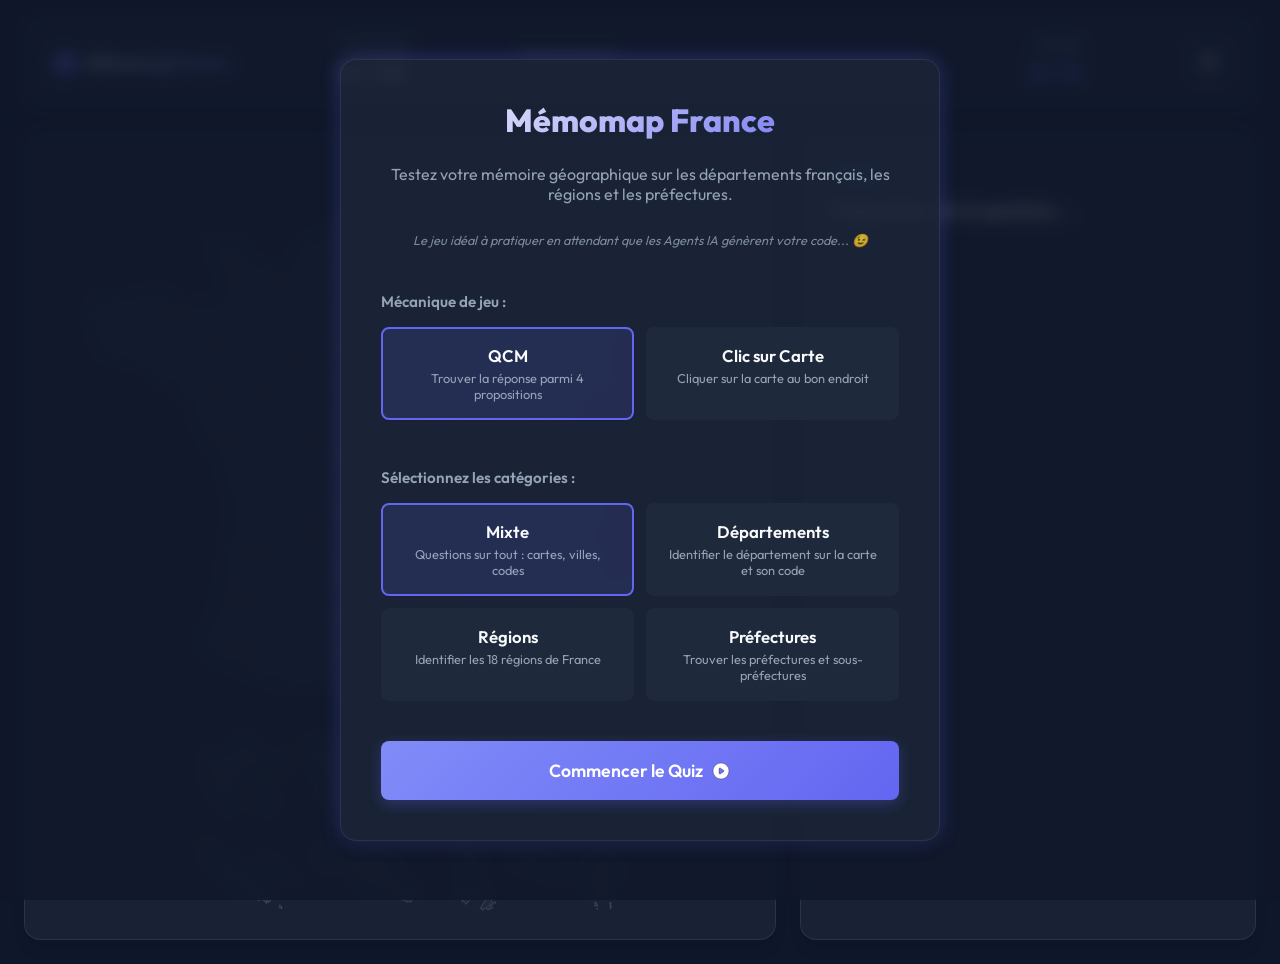
==== commit 198e2d75: "docs: add AI agent coding wink in README and start modal" ====
--- a/index.html
+++ b/index.html
@@ -312,7 +312,8 @@
     <div id="modal-start" class="overlay active">
         <div class="modal-content">
             <h2 class="modal-title">Mémomap France</h2>
-            <p style="color: var(--text-secondary);">Testez votre mémoire géographie sur les départements français, les régions et les préfectures.</p>
+            <p style="color: var(--text-secondary); margin-bottom: 0.25rem;">Testez votre mémoire géographique sur les départements français, les régions et les préfectures.</p>
+            <p style="color: var(--text-secondary); font-size: 0.8rem; font-style: italic; opacity: 0.8; margin-top: 0; margin-bottom: 1.25rem;">Le jeu idéal à pratiquer en attendant que les Agents IA génèrent votre code... 😉</p>
             
             <div class="settings-group" style="margin-bottom: 1rem;">
                 <span class="settings-label">Mécanique de jeu :</span>
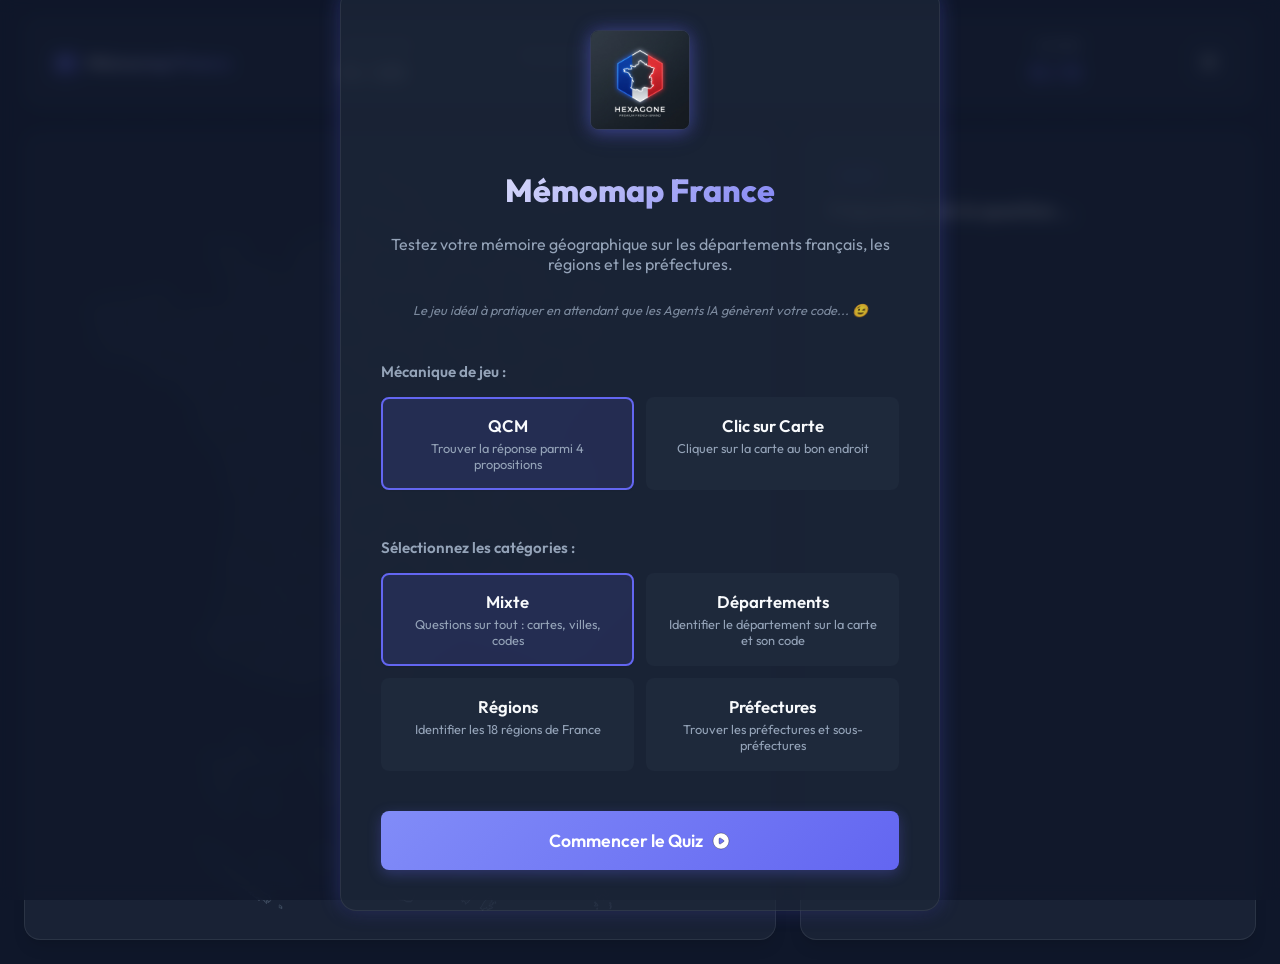
==== commit eea77fbc: "feat: add premium Hexagonal logo, French flag favicon, and advanced SEO/OpenGraph meta tags" ====
--- a/index.html
+++ b/index.html
@@ -3,9 +3,30 @@
 <head>
     <meta charset="UTF-8">
     <meta name="viewport" content="width=device-width, initial-scale=1.0">
-    <title>Mémomap France - Jeu de mémoire géographique</title>
+    <title>Mémomap France - Jeu de Quiz Géographique Interactif (Régions, Départements, Préfectures)</title>
+    
+    <!-- SEO Meta Tags -->
+    <meta name="description" content="Testez et améliorez vos connaissances de la géographie française avec Mémomap France. Jouez au quiz interactif sur les départements, régions, préfectures et sous-préfectures en mode QCM ou Localisation sur carte.">
+    <meta name="keywords" content="géographie, France, quiz, mémomap, carte de france, départements, régions, préfectures, sous-préfectures, jeu éducatif, DOM TOM">
+    <meta name="author" content="Mémomap France">
+    <meta name="robots" content="index, follow">
+
+    <!-- Open Graph / Facebook -->
+    <meta property="og:type" content="website">
+    <meta property="og:url" content="https://chouteau.github.io/memofrance/">
+    <meta property="og:title" content="Mémomap France - Jeu de Quiz Géographique Interactif">
+    <meta property="og:description" content="Testez et améliorez vos connaissances de la géographie française avec Mémomap France. Quiz interactif en mode QCM ou Localisation sur carte.">
+    <meta property="og:image" content="https://chouteau.github.io/memofrance/logo_hexagon.png">
+
+    <!-- Twitter -->
+    <meta property="twitter:card" content="summary_large_image">
+    <meta property="twitter:url" content="https://chouteau.github.io/memofrance/">
+    <meta property="twitter:title" content="Mémomap France - Jeu de Quiz Géographique Interactif">
+    <meta property="twitter:description" content="Testez et améliorez vos connaissances de la géographie française avec Mémomap France. Quiz interactif en mode QCM ou Localisation sur carte.">
+    <meta property="twitter:image" content="https://chouteau.github.io/memofrance/logo_hexagon.png">
+
     <link rel="stylesheet" href="style.css">
-    <link rel="icon" href="data:image/svg+xml,<svg xmlns=%22http://www.w3.org/2000/svg%22 viewBox=%220 0 100 100%22><text y=%22.9em%22 font-size=%2290%22>🗺️</text></svg>">
+    <link rel="icon" type="image/svg+xml" href="data:image/svg+xml,%3Csvg xmlns='http://www.w3.org/2000/svg' viewBox='0 0 9 6'%3E%3Crect width='3' height='6' fill='%23002654'/%3E%3Crect x='3' width='3' height='6' fill='%23FFF'/%3E%3Crect x='6' width='3' height='6' fill='%23ED2939'/%3E%3C/svg%3E">
 </head>
 <body>
     <!-- Background visual grid -->
@@ -311,6 +332,7 @@
     <!-- Modale Start: Choose settings & Start game -->
     <div id="modal-start" class="overlay active">
         <div class="modal-content">
+            <img src="logo_hexagon.png" alt="Mémomap France Logo" style="width: 100px; height: 100px; margin: 0 auto; display: block; border-radius: var(--radius-sm); box-shadow: var(--shadow-glow); filter: drop-shadow(0 4px 8px rgba(99, 102, 241, 0.25)); border: 1.5px solid var(--border-color); margin-bottom: 1rem;">
             <h2 class="modal-title">Mémomap France</h2>
             <p style="color: var(--text-secondary); margin-bottom: 0.25rem;">Testez votre mémoire géographique sur les départements français, les régions et les préfectures.</p>
             <p style="color: var(--text-secondary); font-size: 0.8rem; font-style: italic; opacity: 0.8; margin-top: 0; margin-bottom: 1.25rem;">Le jeu idéal à pratiquer en attendant que les Agents IA génèrent votre code... 😉</p>
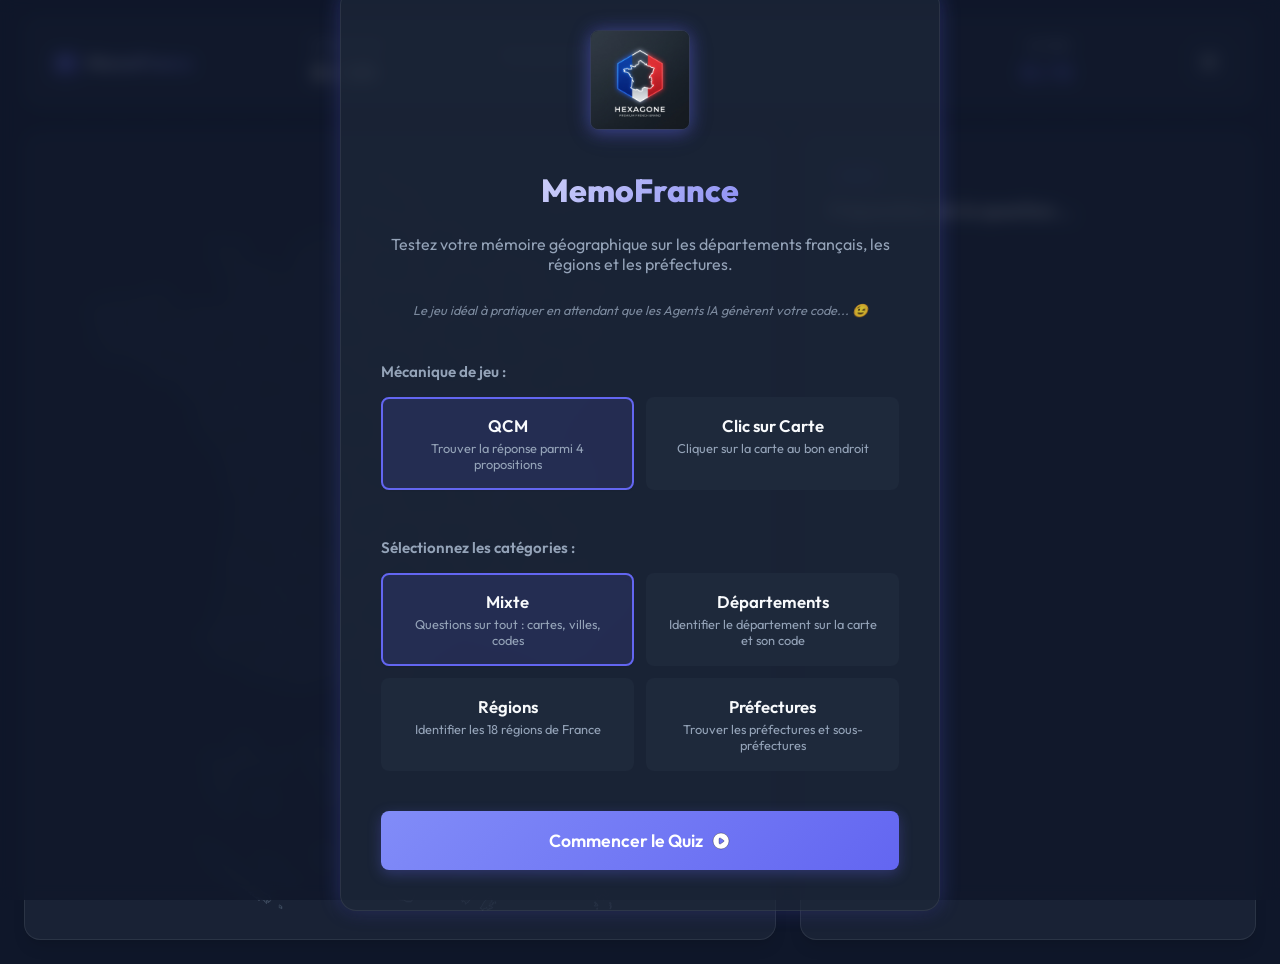
==== commit 8c59509a: "refactor: rename project to MemoFrance across codebase and documentation" ====
--- a/index.html
+++ b/index.html
@@ -3,26 +3,26 @@
 <head>
     <meta charset="UTF-8">
     <meta name="viewport" content="width=device-width, initial-scale=1.0">
-    <title>Mémomap France - Jeu de Quiz Géographique Interactif (Régions, Départements, Préfectures)</title>
+    <title>MemoFrance - Jeu de Quiz Géographique Interactif (Régions, Départements, Préfectures)</title>
     
     <!-- SEO Meta Tags -->
-    <meta name="description" content="Testez et améliorez vos connaissances de la géographie française avec Mémomap France. Jouez au quiz interactif sur les départements, régions, préfectures et sous-préfectures en mode QCM ou Localisation sur carte.">
-    <meta name="keywords" content="géographie, France, quiz, mémomap, carte de france, départements, régions, préfectures, sous-préfectures, jeu éducatif, DOM TOM">
-    <meta name="author" content="Mémomap France">
+    <meta name="description" content="Testez et améliorez vos connaissances de la géographie française avec MemoFrance. Jouez au quiz interactif sur les départements, régions, préfectures et sous-préfectures en mode QCM ou Localisation sur carte.">
+    <meta name="keywords" content="géographie, France, quiz, memofrance, carte de france, départements, régions, préfectures, sous-préfectures, jeu éducatif, DOM TOM">
+    <meta name="author" content="MemoFrance">
     <meta name="robots" content="index, follow">
 
     <!-- Open Graph / Facebook -->
     <meta property="og:type" content="website">
     <meta property="og:url" content="https://chouteau.github.io/memofrance/">
-    <meta property="og:title" content="Mémomap France - Jeu de Quiz Géographique Interactif">
-    <meta property="og:description" content="Testez et améliorez vos connaissances de la géographie française avec Mémomap France. Quiz interactif en mode QCM ou Localisation sur carte.">
+    <meta property="og:title" content="MemoFrance - Jeu de Quiz Géographique Interactif">
+    <meta property="og:description" content="Testez et améliorez vos connaissances de la géographie française avec MemoFrance. Quiz interactif en mode QCM ou Localisation sur carte.">
     <meta property="og:image" content="https://chouteau.github.io/memofrance/logo_hexagon.png">
 
     <!-- Twitter -->
     <meta property="twitter:card" content="summary_large_image">
     <meta property="twitter:url" content="https://chouteau.github.io/memofrance/">
-    <meta property="twitter:title" content="Mémomap France - Jeu de Quiz Géographique Interactif">
-    <meta property="twitter:description" content="Testez et améliorez vos connaissances de la géographie française avec Mémomap France. Quiz interactif en mode QCM ou Localisation sur carte.">
+    <meta property="twitter:title" content="MemoFrance - Jeu de Quiz Géographique Interactif">
+    <meta property="twitter:description" content="Testez et améliorez vos connaissances de la géographie française avec MemoFrance. Quiz interactif en mode QCM ou Localisation sur carte.">
     <meta property="twitter:image" content="https://chouteau.github.io/memofrance/logo_hexagon.png">
 
     <link rel="stylesheet" href="style.css">
@@ -41,7 +41,7 @@
         <section class="dashboard">
             <div class="dash-item brand" style="display: flex; flex-direction: row; align-items: center; gap: 0.5rem;">
                 <span class="logo-icon" style="font-size: 1.3rem;">🗺️</span>
-                <span class="dash-value" style="font-size: 1.1rem; font-weight: 700; background: linear-gradient(135deg, var(--text-primary), var(--accent-color)); -webkit-background-clip: text; -webkit-text-fill-color: transparent;">Mémomap France</span>
+                <span class="dash-value" style="font-size: 1.1rem; font-weight: 700; background: linear-gradient(135deg, var(--text-primary), var(--accent-color)); -webkit-background-clip: text; -webkit-text-fill-color: transparent;">MemoFrance</span>
             </div>
 
             <div class="dash-item">
@@ -332,8 +332,8 @@
     <!-- Modale Start: Choose settings & Start game -->
     <div id="modal-start" class="overlay active">
         <div class="modal-content">
-            <img src="logo_hexagon.png" alt="Mémomap France Logo" style="width: 100px; height: 100px; margin: 0 auto; display: block; border-radius: var(--radius-sm); box-shadow: var(--shadow-glow); filter: drop-shadow(0 4px 8px rgba(99, 102, 241, 0.25)); border: 1.5px solid var(--border-color); margin-bottom: 1rem;">
-            <h2 class="modal-title">Mémomap France</h2>
+            <img src="logo_hexagon.png" alt="MemoFrance Logo" style="width: 100px; height: 100px; margin: 0 auto; display: block; border-radius: var(--radius-sm); box-shadow: var(--shadow-glow); filter: drop-shadow(0 4px 8px rgba(99, 102, 241, 0.25)); border: 1.5px solid var(--border-color); margin-bottom: 1rem;">
+            <h2 class="modal-title">MemoFrance</h2>
             <p style="color: var(--text-secondary); margin-bottom: 0.25rem;">Testez votre mémoire géographique sur les départements français, les régions et les préfectures.</p>
             <p style="color: var(--text-secondary); font-size: 0.8rem; font-style: italic; opacity: 0.8; margin-top: 0; margin-bottom: 1.25rem;">Le jeu idéal à pratiquer en attendant que les Agents IA génèrent votre code... 😉</p>
             
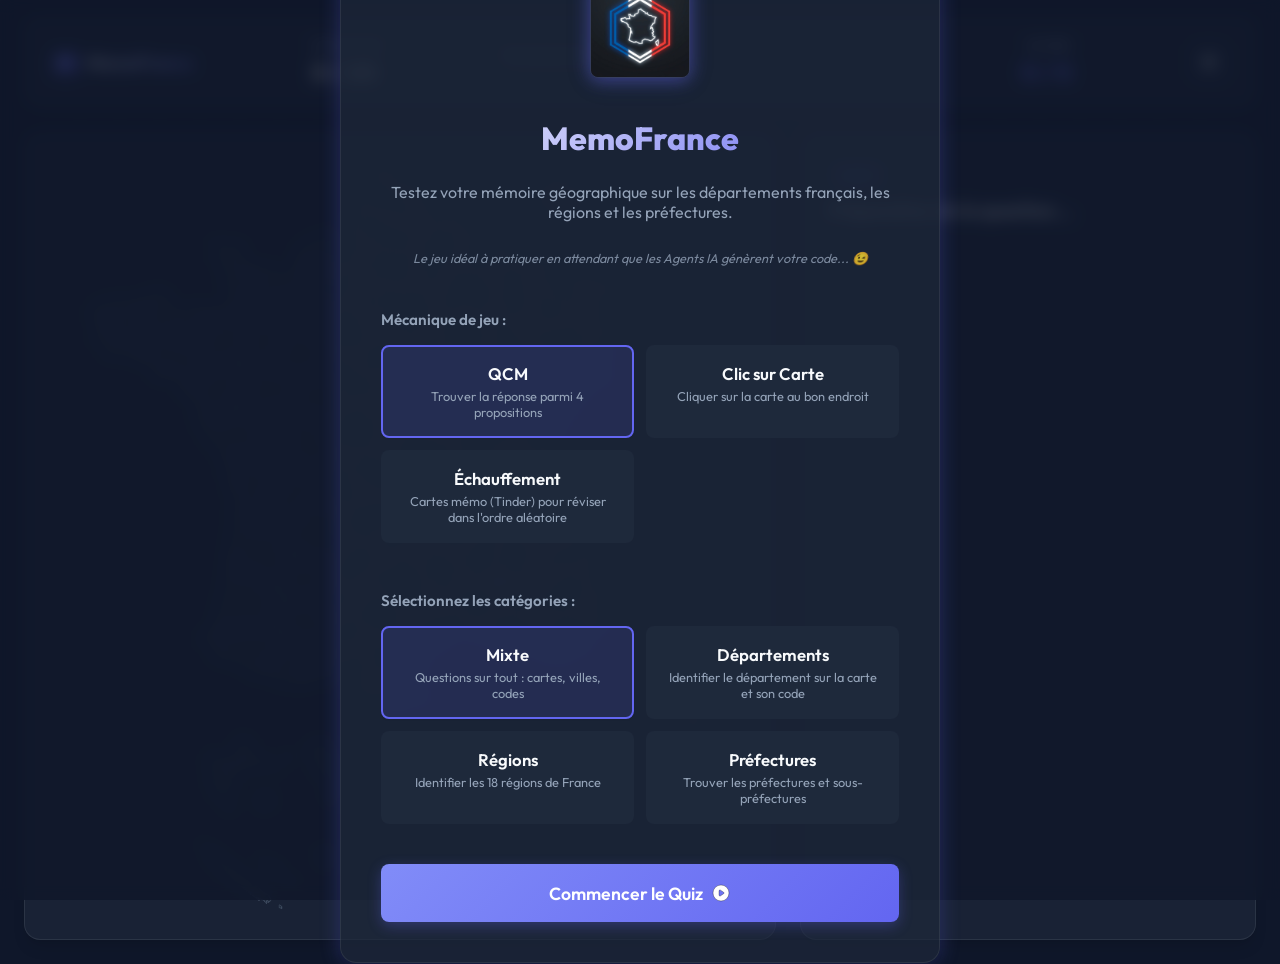
==== commit 52f95c1d: "feat: add Warmup mode with Tinder-like card swiping mechanics and interactive map highlights" ====
--- a/index.html
+++ b/index.html
@@ -348,6 +348,10 @@
                         <h3>Clic sur Carte</h3>
                         <p>Cliquer sur la carte au bon endroit</p>
                     </div>
+                    <div class="setting-card" data-setting="mechanic" data-value="warmup">
+                        <h3>Échauffement</h3>
+                        <p>Cartes mémo (Tinder) pour réviser dans l'ordre aléatoire</p>
+                    </div>
                 </div>
             </div>
 
@@ -389,13 +393,15 @@
             <div id="final-score" class="score-badge-large">0 / 20</div>
             <div id="rating-message" style="margin-bottom: 0.5rem;">Rating...</div>
             
-            <p style="font-size: 0.85rem; color: var(--text-secondary); text-align: left; margin-bottom: 0.5rem;">
-                Revue des questions (cliquez sur une ligne pour afficher l'emplacement sur la carte) :
-            </p>
-            
-            <!-- List of failed/correct questions -->
-            <div id="recap-list" class="recap-container">
-                <!-- Loaded dynamically via app.js -->
+            <div id="recap-section">
+                <p style="font-size: 0.85rem; color: var(--text-secondary); text-align: left; margin-bottom: 0.5rem;">
+                    Revue des questions (cliquez sur une ligne pour afficher l'emplacement sur la carte) :
+                </p>
+                
+                <!-- List of failed/correct questions -->
+                <div id="recap-list" class="recap-container">
+                    <!-- Loaded dynamically via app.js -->
+                </div>
             </div>
 
             <button id="btn-restart" class="btn-primary">
--- a/style.css
+++ b/style.css
@@ -689,3 +689,17 @@
 .subtype-com, .subtype-cdom, .subtype-ctuom {
     cursor: pointer;
 }
+
+/* Tinder Card Animations */
+.tinder-card {
+    transition: transform 0.4s cubic-bezier(0.25, 0.8, 0.25, 1), opacity 0.4s ease, border-color var(--transition-fast), box-shadow var(--transition-fast) !important;
+}
+.tinder-card.swipe-right {
+    transform: translate(250px, -30px) rotate(20deg) !important;
+    opacity: 0 !important;
+}
+.tinder-card:hover {
+    transform: translateY(-4px) scale(1.01);
+    border-color: var(--accent-color) !important;
+    box-shadow: 0 12px 30px rgba(99, 102, 241, 0.18) !important;
+}
